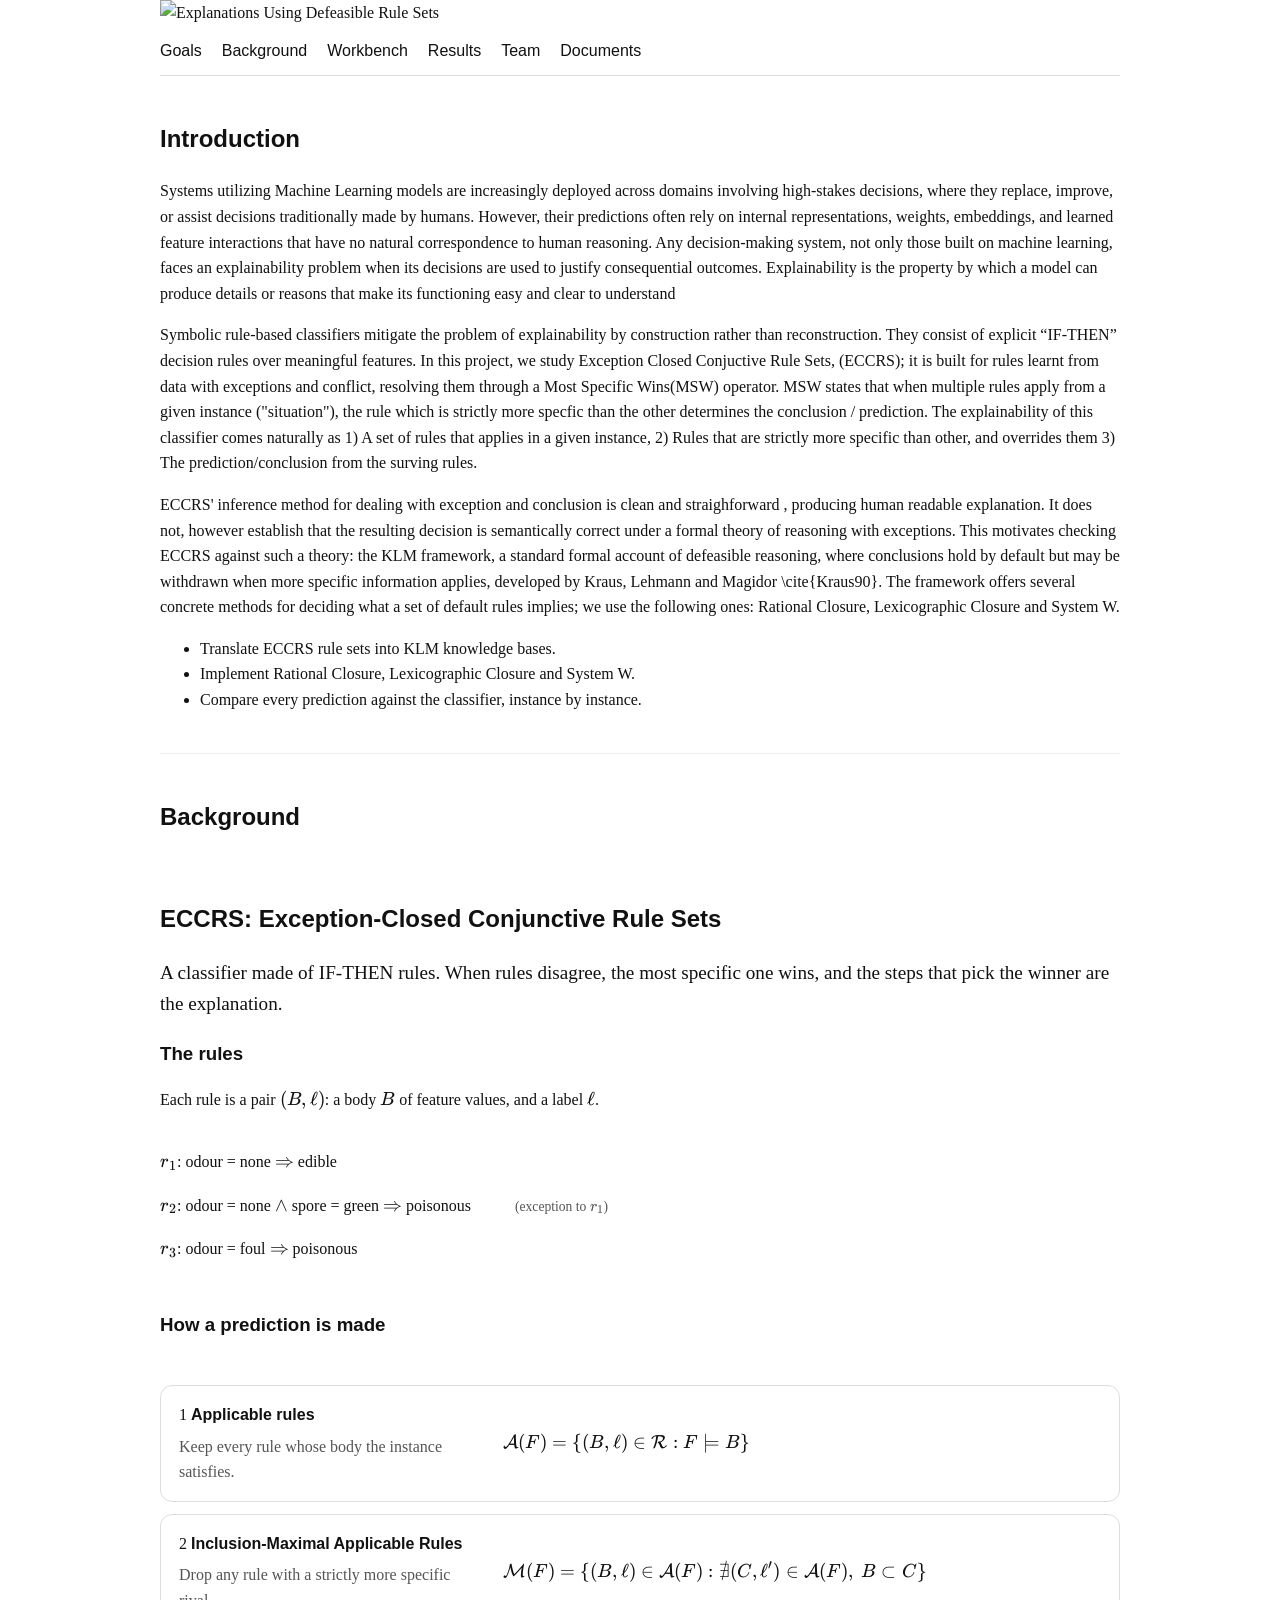
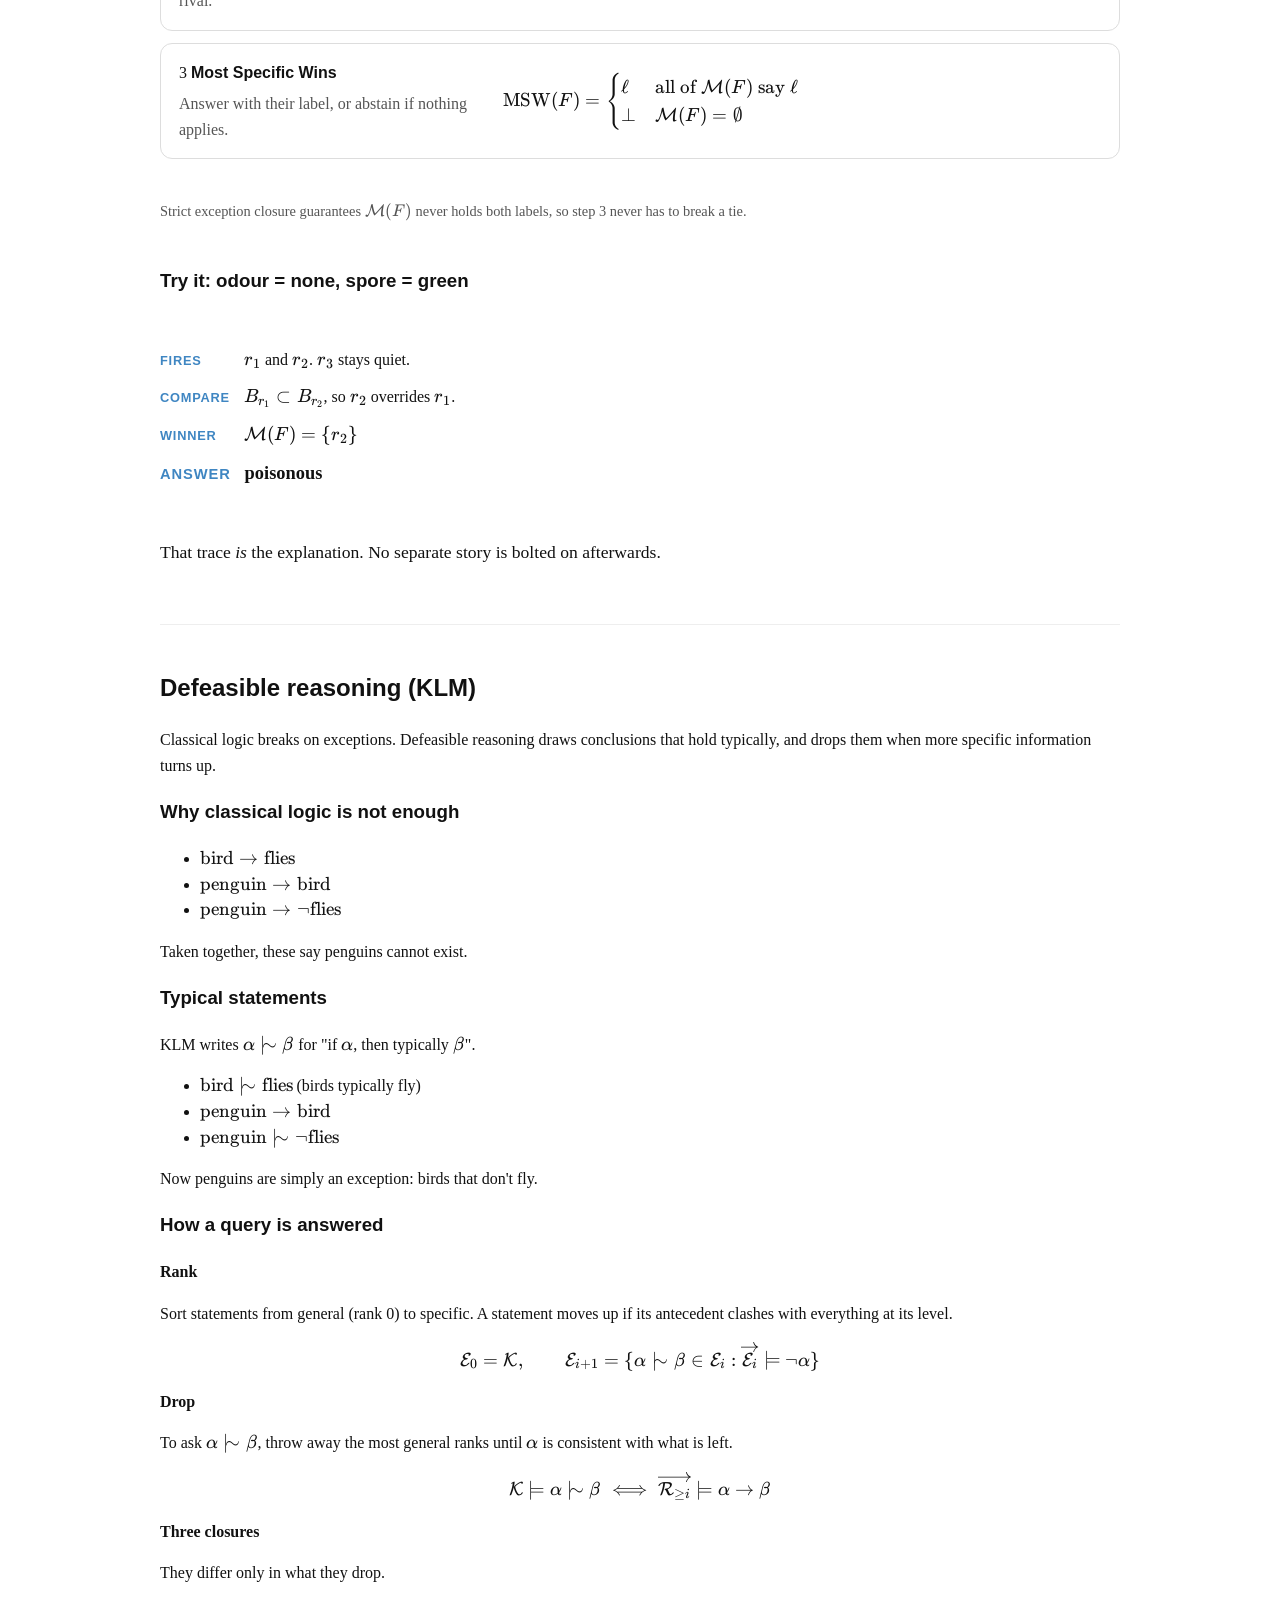
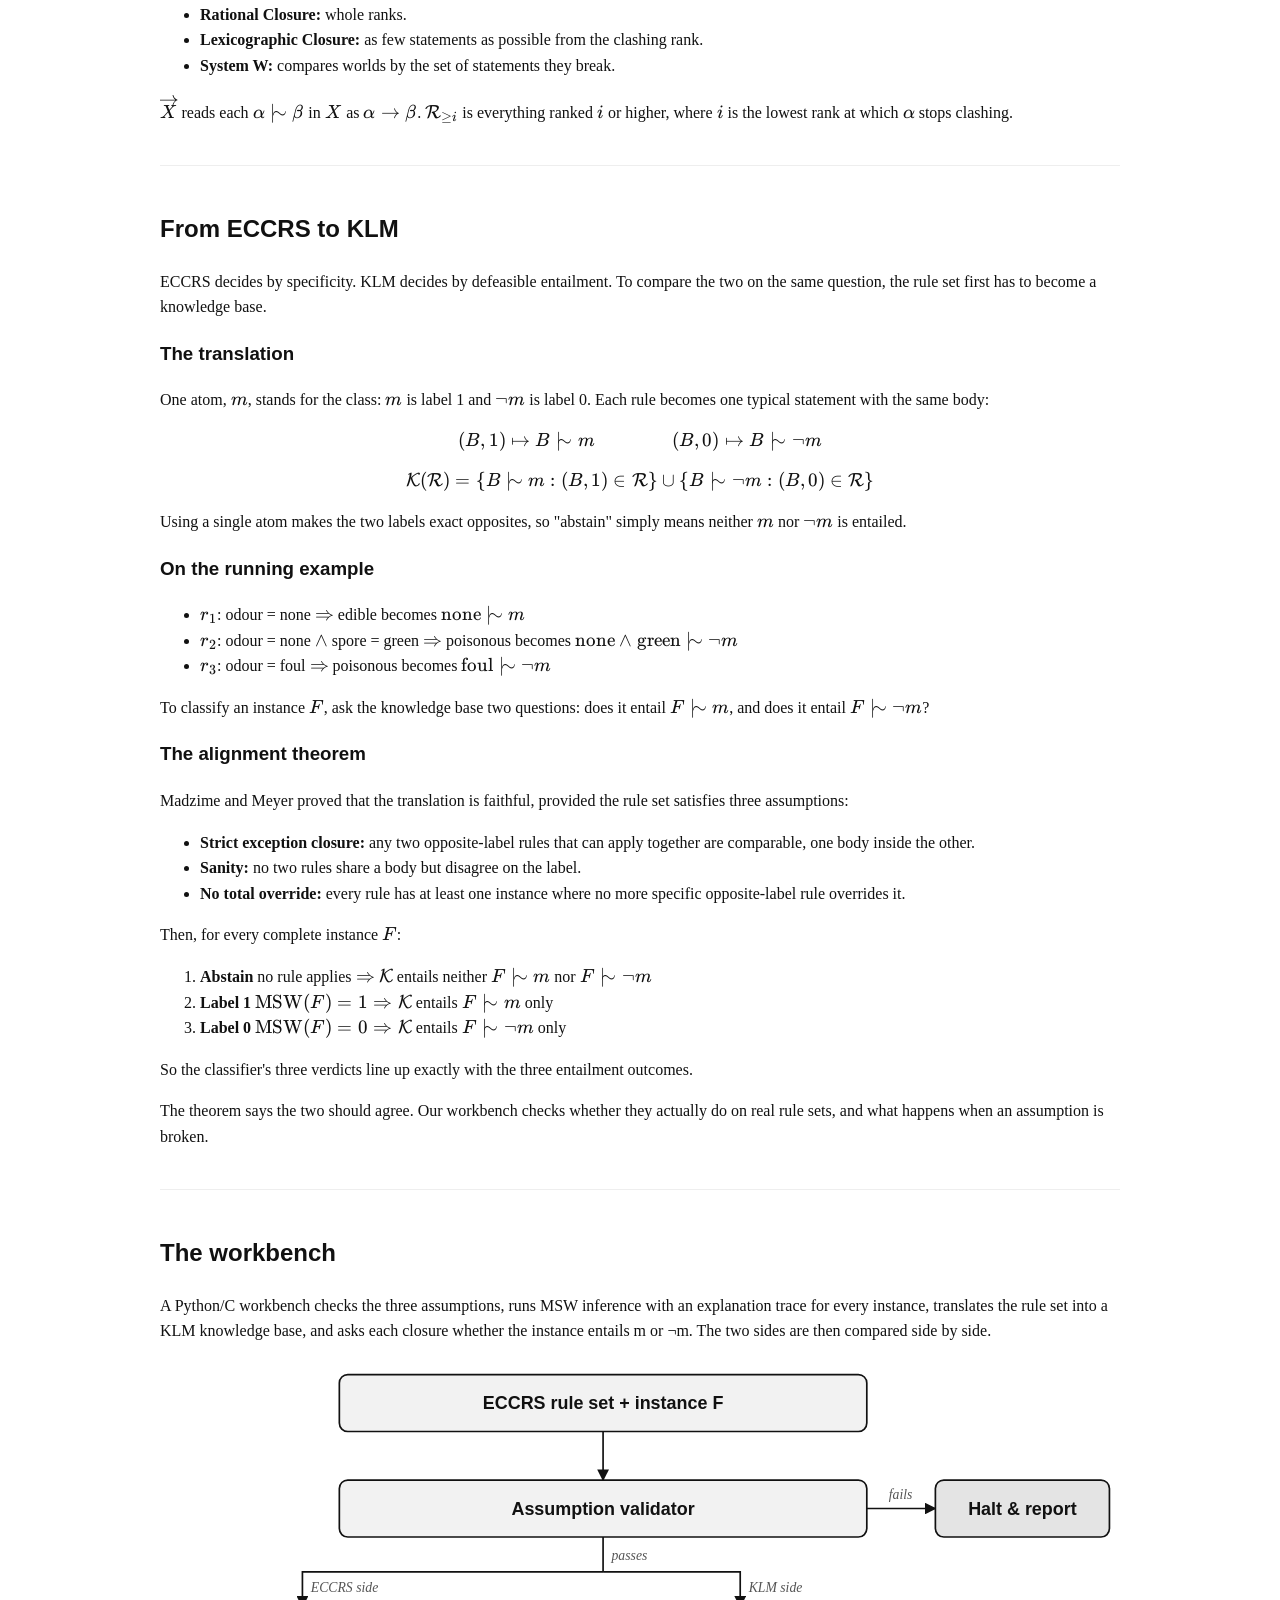
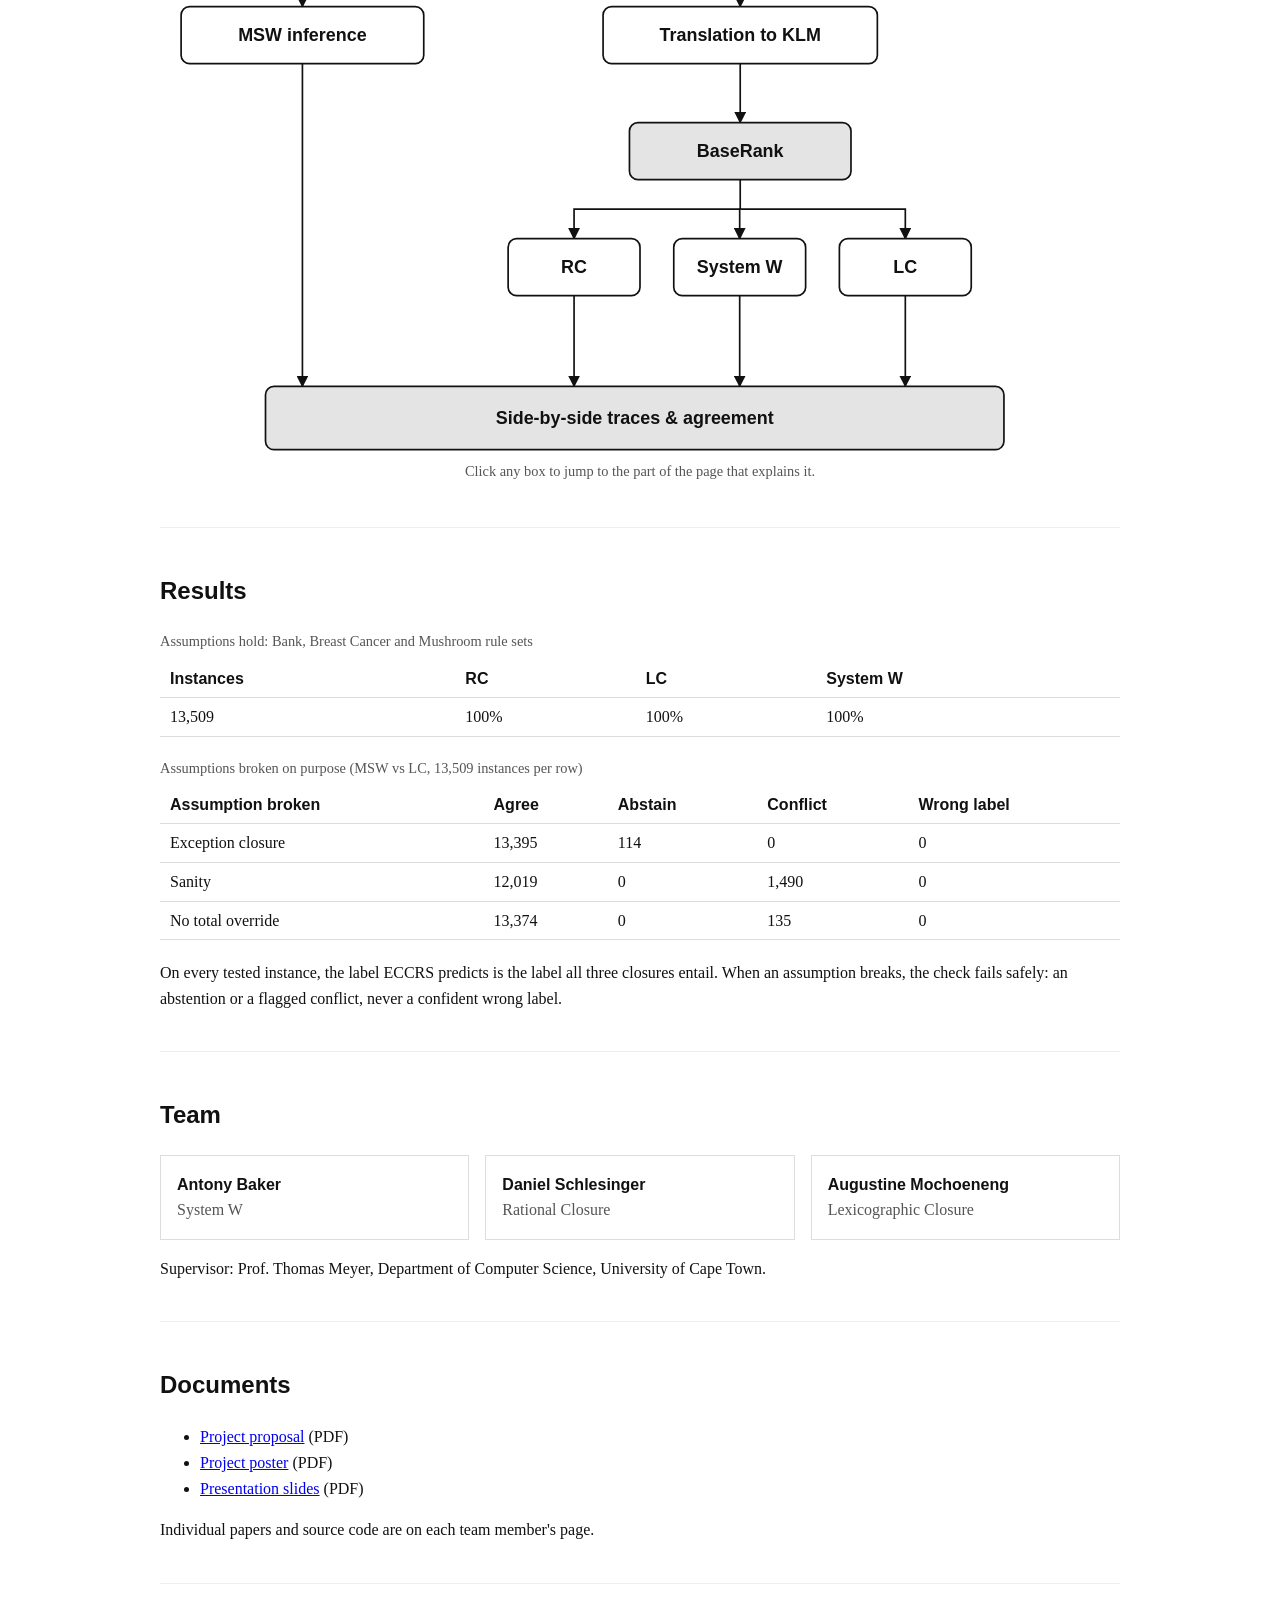
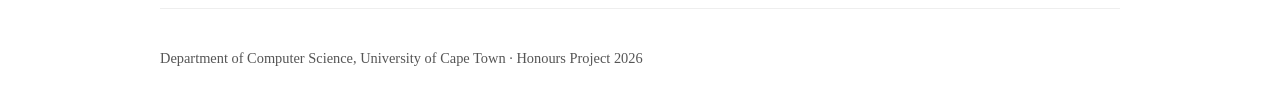
==== index.html @ 311a8f1d "dan's page" ====
<!DOCTYPE html>
<html lang="en">
<head>
  <meta charset="utf-8">
  <meta name="viewport" content="width=device-width, initial-scale=1">
  <title>EDRS: Explanations Using Defeasible Rule Sets</title>
  <link rel="stylesheet" href="style.css">
  <link rel="stylesheet" href="katex/katex.min.css">
  <script defer src="katex/katex.min.js"></script>
  <script defer src="katex/contrib/auto-render.min.js"></script>
  <script>
    document.addEventListener("DOMContentLoaded", function () {
      renderMathInElement(document.body, {
        delimiters: [
          { left: "$$", right: "$$", display: true },
          { left: "$", right: "$", display: false }
        ], 
        macros: { "\\dent": "\\mathrel{\\mid\\!\\sim}" }
      });
    });
  </script>
</head>
<body>

<header>
  <img src="images/header.png" alt="Explanations Using Defeasible Rule Sets">
  <nav>
    <a href="#goals">Goals</a>
    <a href="#background">Background</a>
    <a href="#workbench">Workbench</a>
    <a href="#results">Results</a>
    <a href="#team">Team</a>
    <a href="#documents">Documents</a>
  </nav>
</header>

<main>

  <section id="goals">
    <h2>Introduction</h2>
    <p>
    Systems utilizing Machine Learning models are increasingly 
    deployed across domains involving high-stakes decisions, where they
    replace, improve, or assist decisions traditionally made by humans.
    However, their predictions often rely on internal representations,
    weights, embeddings, and learned feature interactions that have
    no natural correspondence to human reasoning. 
    Any decision-making system, not only those built on machine learning, faces an 
    explainability problem when its decisions are used to justify consequential outcomes.
    Explainability is the property by which a model can produce details or reasons that make its 
    functioning easy and clear to understand
    </p>
    <p>
    Symbolic rule-based classifiers mitigate the problem of explainability by construction rather than reconstruction.
    They consist of explicit “IF-THEN” decision rules over meaningful features.

    In this project, we study Exception Closed Conjuctive Rule Sets, (ECCRS); it is built for rules learnt from data with 
    exceptions and conflict, resolving them through a Most Specific Wins(MSW) operator. MSW states that when multiple rules apply from a 
    given instance ("situation"), the rule which is strictly more specfic than the other determines the conclusion / prediction. 
    The explainability of this classifier comes naturally as 1) A set of rules that applies in a given instance, 
    2) Rules that are strictly more specific than other, and overrides them 3) The prediction/conclusion from the surving rules. 
    </p>
                
    <p>

    ECCRS' inference method for dealing with exception and conclusion is clean and straighforward , producing human readable explanation. 
    It does not, however establish that the resulting decision is semantically correct under a formal theory of reasoning with exceptions. 
    This motivates checking ECCRS against such a theory: the KLM framework, a standard formal account of defeasible reasoning, 
    where conclusions hold by default but may be withdrawn when more specific information applies, 
    developed by Kraus, Lehmann and Magidor \cite{Kraus90}. The framework offers several concrete methods for
    deciding what a set of default rules implies; we use the following ones: Rational Closure, Lexicographic Closure and System W.
    </p>
    <ul>
      <li>Translate ECCRS rule sets into KLM knowledge bases.</li>
      <li>Implement Rational Closure, Lexicographic Closure and System W.</li>
      <li>Compare every prediction against the classifier, instance by instance.</li>
    </ul>
  </section>

  <section id="background">
    <h2>Background</h2>
  
   <section id="eccrs">
    <h2>ECCRS: Exception-Closed Conjunctive Rule Sets</h2>
    <p class="lead">
      A classifier made of IF-THEN rules. When rules disagree, the most specific one wins,
      and the steps that pick the winner are the explanation.
    </p>

    <h3>The rules</h3>
    <p>Each rule is a pair $(B, \ell)$: a body $B$ of feature values, and a label $\ell$.</p>
    <div class="rules">
     <ul class="rules">
      <li>$r_1$: odour = none $\Rightarrow$ edible</li>
      <li>$r_2$: odour = none $\land$ spore = green $\Rightarrow$ poisonous <span class="tag">(exception to $r_1$)</span></li>
      <li>$r_3$: odour = foul $\Rightarrow$ poisonous</li>
    </ul>

    <h3 id="msw">How a prediction is made</h3>
    <div class="steps" >
      <div class="step">
        <div class="what">
          <span class="n">1</span>
          <strong>Applicable rules</strong>
          <p>Keep every rule whose body the instance satisfies.</p>
        </div>
        $$\mathcal{A}(F) = \{ (B, \ell) \in \mathcal{R} : F \models B \}$$
      </div>
      <div class="step">
        <div class="what">
          <span class="n">2</span>
          <strong>Inclusion-Maximal Applicable Rules</strong>
          <p>Drop any rule with a strictly more specific rival.</p>
        </div>
        $$\mathcal{M}(F) = \{ (B, \ell) \in \mathcal{A}(F) : \nexists (C, \ell') \in \mathcal{A}(F),\ B \subset C \}$$
      </div>
      <div class="step">
        <div class="what">
          <span class="n">3</span>
          <strong>Most Specific Wins</strong>
          <p>Answer with their label, or abstain if nothing applies.</p>
        </div>
        $$\mathrm{MSW}(F) = \begin{cases} \ell & \text{all of } \mathcal{M}(F) \text{ say } \ell \\ \bot & \mathcal{M}(F) = \emptyset \end{cases}$$
      </div>
    </div>
    <p class="note">
      Strict exception closure guarantees $\mathcal{M}(F)$ never holds both labels, so step 3
      never has to break a tie.
    </p>

    <h3>Try it: odour = none, spore = green</h3>
    <ol class="trace">
      <li><b class="k">Fires</b> $r_1$ and $r_2$. $r_3$ stays quiet.</li>
      <li><b class="k">Compare</b> $B_{r_1} \subset B_{r_2}$, so $r_2$ overrides $r_1$.</li>
      <li><b class="k">Winner</b> $\mathcal{M}(F) = \{r_2\}$</li>
      <li class="answer"><b class="k">Answer</b> poisonous</li>
    </ol>
    <p class="punchline">
      That trace <em>is</em> the explanation. No separate story is bolted on afterwards.
    </p>
  </section>    
  <section id="defeasible" class="explain">
    <h2>Defeasible reasoning (KLM)</h2>
    <p class="lead">
      Classical logic breaks on exceptions. Defeasible reasoning draws conclusions that hold
      typically, and drops them when more specific information turns up.
    </p>

    <h3>Why classical logic is not enough</h3>
    <ul class="rules">
      <li>$\text{bird} \rightarrow \text{flies}$</li>
      <li>$\text{penguin} \rightarrow \text{bird}$</li>
      <li>$\text{penguin} \rightarrow \neg\text{flies}$</li>
    </ul>
    <p>Taken together, these say penguins cannot exist.</p>

    <h3>Typical statements</h3>
    <p>KLM writes $\alpha \dent \beta$ for "if $\alpha$, then typically $\beta$".</p>
    <ul class="rules">
      <li>$\text{bird} \dent \text{flies}$ <span class="tag">(birds typically fly)</span></li>
      <li>$\text{penguin} \rightarrow \text{bird}$</li>
      <li>$\text{penguin} \dent \neg\text{flies}$</li>
    </ul>
    <p>Now penguins are simply an exception: birds that don't fly.</p>

    <h3>How a query is answered</h3>
    <div class="steps">
      <div class="step">
        <div class="what">
          <strong>Rank</strong>
          <p>Sort statements from general (rank 0) to specific. A statement moves up if its
            antecedent clashes with everything at its level.</p>
        </div>
        $$\mathcal{E}_0 = \mathcal{K}, \qquad \mathcal{E}_{i+1} = \{ \alpha \dent \beta \in \mathcal{E}_i : \overrightarrow{\mathcal{E}_i} \models \neg\alpha \}$$
      </div>
      <div class="step">
        <div class="what">
          <strong>Drop</strong>
          <p>To ask $\alpha \dent \beta$, throw away the most general ranks until $\alpha$ is
            consistent with what is left.</p>
        </div>
        $$\mathcal{K} \models \alpha \dent \beta \iff \overrightarrow{\mathcal{R}_{\geq i}} \models \alpha \rightarrow \beta$$
      </div>
      <div class="step">
        <div class="what">
          <strong>Three closures</strong>
          <p>They differ only in what they drop.</p>
        </div>
        <ul class="closures">
          <li><b>Rational Closure:</b> whole ranks.</li>
          <li><b>Lexicographic Closure:</b> as few statements as possible from the clashing rank.</li>
          <li><b>System W:</b> compares worlds by the set of statements they break.</li>
        </ul>
      </div>
    </div>
    <p class="note">
      $\overrightarrow{X}$ reads each $\alpha \dent \beta$ in $X$ as $\alpha \rightarrow \beta$.
      $\mathcal{R}_{\geq i}$ is everything ranked $i$ or higher, where $i$ is the lowest rank at
      which $\alpha$ stops clashing.
    </p>
  </section>

  <section id="translation" class="explain">
    <h2>From ECCRS to KLM</h2>
    <p class="lead">
      ECCRS decides by specificity. KLM decides by defeasible entailment. To compare the two
      on the same question, the rule set first has to become a knowledge base.
    </p>

    <h3>The translation</h3>
    <p>
      One atom, $m$, stands for the class: $m$ is label 1 and $\neg m$ is label 0. Each rule
      becomes one typical statement with the same body:
    </p>
    $$(B, 1) \mapsto B \dent m \qquad\qquad (B, 0) \mapsto B \dent \neg m$$
    $$\mathcal{K}(\mathcal{R}) = \{ B \dent m : (B, 1) \in \mathcal{R} \} \cup \{ B \dent \neg m : (B, 0) \in \mathcal{R} \}$$
    <p class="note">
      Using a single atom makes the two labels exact opposites, so "abstain" simply means
      neither $m$ nor $\neg m$ is entailed.
    </p>

    <h3>On the running example</h3>
    <ul class="rules">
      <li>$r_1$: odour = none $\Rightarrow$ edible <span class="tag">becomes</span> $\text{none} \dent m$</li>
      <li>$r_2$: odour = none $\land$ spore = green $\Rightarrow$ poisonous <span class="tag">becomes</span> $\text{none} \land \text{green} \dent \neg m$</li>
      <li>$r_3$: odour = foul $\Rightarrow$ poisonous <span class="tag">becomes</span> $\text{foul} \dent \neg m$</li>
    </ul>
    <p>
      To classify an instance $F$, ask the knowledge base two questions: does it entail
      $F \dent m$, and does it entail $F \dent \neg m$?
    </p>

    <h3 id="theorem">The alignment theorem</h3>
    <p>
      Madzime and Meyer proved that the translation is faithful, provided the rule set
      satisfies three assumptions:
    </p>
    <ul class="closures">
      <li><b>Strict exception closure:</b> any two opposite-label rules that can apply together
        are comparable, one body inside the other.</li>
      <li><b>Sanity:</b> no two rules share a body but disagree on the label.</li>
      <li><b>No total override:</b> every rule has at least one instance where no more
        specific opposite-label rule overrides it.</li>
    </ul>
    <p>Then, for every complete instance $F$:</p>
    <ol class="trace">
      <li><b class="k">Abstain</b> no rule applies $\Rightarrow$ $\mathcal{K}$ entails neither $F \dent m$ nor $F \dent \neg m$</li>
      <li><b class="k">Label 1</b> $\mathrm{MSW}(F) = 1 \Rightarrow \mathcal{K}$ entails $F \dent m$ only</li>
      <li><b class="k">Label 0</b> $\mathrm{MSW}(F) = 0 \Rightarrow \mathcal{K}$ entails $F \dent \neg m$ only</li>
    </ol>
    <p>So the classifier's three verdicts line up exactly with the three entailment outcomes.</p>
    <p class="punchline">
      The theorem says the two should agree. Our workbench checks whether they actually do on
      real rule sets, and what happens when an assumption is broken.
    </p>
  </section>                    

  <section id="workbench">
    <h2>The workbench</h2>
    <p>
      A Python/C workbench checks the three assumptions, runs MSW inference with an explanation trace
      for every instance, translates the rule set into a KLM knowledge base, and asks each closure
      whether the instance entails m or &not;m. The two sides are then compared side by side.
    </p>
    <figure>
      <svg class="wb" viewBox="0 0 910 660" role="img" aria-label="Workbench pipeline. Each box links to the section that explains it.">
        <defs><marker id="arr" viewBox="0 0 10 10" refX="9" refY="5" markerWidth="7" markerHeight="7" orient="auto-start-reverse"><path d="M0 0 L10 5 L0 10 z"/></marker></defs>
        <g class="lines">
          <path d="M420 64 L420 110" marker-end="url(#arr)"/>
          <path d="M670 137 L735 137" marker-end="url(#arr)"/>
          <path d="M420 164 L420 197"/>
          <path d="M420 197 L135 197 L135 230" marker-end="url(#arr)"/>
          <path d="M420 197 L550 197 L550 230" marker-end="url(#arr)"/>
          <path d="M550 284 L550 340" marker-end="url(#arr)"/>
          <path d="M550 394 L550 422"/>
          <path d="M550 422 L392.5 422 L392.5 450" marker-end="url(#arr)"/>
          <path d="M550 422 L549.5 422 L549.5 450" marker-end="url(#arr)"/>
          <path d="M550 422 L706.5 422 L706.5 450" marker-end="url(#arr)"/>
          <path d="M135 284 L135 590" marker-end="url(#arr)"/>
          <path d="M392.5 504 L392.5 590" marker-end="url(#arr)"/>
          <path d="M549.5 504 L549.5 590" marker-end="url(#arr)"/>
          <path d="M706.5 504 L706.5 590" marker-end="url(#arr)"/>
        </g>
        <text class="lbl" x="702" y="128" text-anchor="middle">fails</text>
        <text class="lbl" x="428" y="186" text-anchor="start">passes</text>
        <text class="lbl" x="143" y="216" text-anchor="start">ECCRS side</text>
        <text class="lbl" x="558" y="216" text-anchor="start">KLM side</text>
        <a href="#eccrs"><rect x="170" y="10" width="500" height="54" rx="8" fill="#F2F2F2"/><text x="420" y="37">ECCRS rule set + instance F</text></a>
        <a href="#theorem"><rect x="170" y="110" width="500" height="54" rx="8" fill="#F2F2F2"/><text x="420" y="137">Assumption validator</text></a>
        <a href="#broken"><rect x="735" y="110" width="165" height="54" rx="8" fill="#E4E4E4"/><text x="817.5" y="137">Halt &amp; report</text></a>
        <a href="#msw"><rect x="20" y="230" width="230" height="54" rx="8" fill="#FFFFFF"/><text x="135" y="257">MSW inference</text></a>
        <a href="#translation"><rect x="420" y="230" width="260" height="54" rx="8" fill="#FFFFFF"/><text x="550" y="257">Translation to KLM</text></a>
        <a href="#ranking"><rect x="445" y="340" width="210" height="54" rx="8" fill="#E4E4E4"/><text x="550" y="367">BaseRank</text></a>
        <a href="daniel/index.html"><rect x="330" y="450" width="125" height="54" rx="8" fill="#FFFFFF"/><text x="392.5" y="477">RC</text></a>
        <a href="antony/index.html"><rect x="487" y="450" width="125" height="54" rx="8" fill="#FFFFFF"/><text x="549.5" y="477">System W</text></a>
        <a href="august/index.html"><rect x="644" y="450" width="125" height="54" rx="8" fill="#FFFFFF"/><text x="706.5" y="477">LC</text></a>
        <a href="#results"><rect x="100" y="590" width="700" height="60" rx="8" fill="#E4E4E4"/><text x="450" y="620">Side-by-side traces &amp; agreement</text></a>
      </svg>
      <figcaption>Click any box to jump to the part of the page that explains it.</figcaption>
    </figure>
  </section>

  <section id="results">
    <h2>Results</h2>
    <table>
      <caption>Assumptions hold: Bank, Breast Cancer and Mushroom rule sets</caption>
      <thead>
        <tr><th>Instances</th><th>RC</th><th>LC</th><th>System W</th></tr>
      </thead>
      <tbody>
        <tr><td>13,509</td><td>100%</td><td>100%</td><td>100%</td></tr>
      </tbody>
    </table>

    <table>
      <caption>Assumptions broken on purpose (MSW vs LC, 13,509 instances per row)</caption>
      <thead>
        <tr><th>Assumption broken</th><th>Agree</th><th>Abstain</th><th>Conflict</th><th>Wrong label</th></tr>
      </thead>
      <tbody>
        <tr><td>Exception closure</td><td>13,395</td><td>114</td><td>0</td><td>0</td></tr>
        <tr><td>Sanity</td><td>12,019</td><td>0</td><td>1,490</td><td>0</td></tr>
        <tr><td>No total override</td><td>13,374</td><td>0</td><td>135</td><td>0</td></tr>
      </tbody>
    </table>
    <p>
      On every tested instance, the label ECCRS predicts is the label all three closures entail.
      When an assumption breaks, the check fails safely: an abstention or a flagged conflict,
      never a confident wrong label.
    </p>
  </section>

  <section id="team">
    <h2>Team</h2>
    <div class="cards">
      <a class="card" href="antony/index.html">
        <strong>Antony Baker</strong>
        <span>System W</span>
      </a>
      <a class="card" href="daniel/index.html">
        <strong>Daniel Schlesinger</strong>
        <span>Rational Closure</span>
      </a>
      <a class="card" href="august/index.html">
        <strong>Augustine Mochoeneng</strong>
        <span>Lexicographic Closure</span>
      </a>
    </div>
    <p>Supervisor: Prof. Thomas Meyer, Department of Computer Science, University of Cape Town.</p>
  </section>

  <section id="documents">
    <h2>Documents</h2>
    <ul>
      <li><a href="docs/proposal.pdf">Project proposal</a> (PDF)</li>
      <li><a href="docs/poster.pdf">Project poster</a> (PDF)</li>
      <li><a href="docs/presentation.pdf">Presentation slides</a> (PDF)</li>
    </ul>
    <p>Individual papers and source code are on each team member's page.</p>
  </section>

</main>

<footer>
  <p>Department of Computer Science, University of Cape Town &middot; Honours Project 2026</p>
</footer>

</body>
</html>
---- style.css ----
body 
{
  margin: 0;
  font-family: Georgia, "Times New Roman", serif;
  line-height: 1.6;
  color: #111;
  background: #fff;
}

header, main, footer 
{
  max-width: 960px;
  margin: 0 auto;
  padding: 0 20px;
}

header img 
{
    width: 100%; 
    height: auto; 
    display: block; 
}

h1, h2, h3, nav, th, .card strong
{
  font-family: Helvetica, Arial, sans-serif;
}

nav 
{
  display: flex;
  flex-wrap: wrap;
  gap: 20px;
  padding: 12px 0;
  border-bottom: 1px solid #ddd;
}

nav a
{ 
    color: #111; 
    text-decoration: none; 
}
nav a:hover 
{ 
    text-decoration: underline; 
}

section 
{ 
    padding: 24px 0; 
    border-bottom: 1px solid #eee; 
}

dt { font-family: Helvetica, Arial, sans-serif; font-weight: bold; margin-top: 12px; }
dd { margin: 4px 0 0 20px; }
code { font-family: "Courier New", monospace; }


figure 
{ 
    margin: 20px 0; 
}

figure img 
{ 
    max-width: 100%; 
    height: auto; 
    display: block; 
    margin: 0 auto; 
}

figcaption 
{ font-size: 0.9em; 
    color: #555; 
    text-align: center;
}

table 
{ 
    border-collapse: collapse; 
    margin: 20px 0; 
    width: 100%; 
}

caption 
{
    text-align: left; 
    font-size: 0.9em; 
    color: #555; 
    margin-bottom: 6px; 
}

th, td 
{ 
    padding: 6px 10px; 
    border-bottom: 1px solid #ddd; 
    text-align: left; 
}

.cards 
{ 
    display: grid; 
    grid-template-columns: repeat(auto-fit, minmax(220px, 1fr)); 
    gap: 16px; 
}

.card 
{
    display: block;
    padding: 16px; 
    border: 1px solid #ddd; 
    color: #111; 
    text-decoration: none; 
}

.card span 
{
    display: block; 
    color: #555; 
}

.card:hover 
{ 
    border-color: #111; 
}

.back a, .byline 
{
    color: #555; 
}

footer 
{ 
    padding: 24px 20px; 
    font-size: 0.9em; 
    color: #555; 
}


#eccrs .lead { font-size: 1.2em; }

#eccrs .rules { display: grid; gap: 10px; margin: 16px 0; }
#eccrs .rule {
  display: flex;
  flex-wrap: wrap;
  align-items: center;
  gap: 12px;
  padding: 12px 16px;
  border: 1px solid #ddd;
  border-radius: 10px;
  font-family: Helvetica, Arial, sans-serif;
}
#eccrs .rule.exception { margin-left: 32px; border-left: 4px solid #3F86C2; }
#eccrs .rid { font-weight: bold; min-width: 28px; }
#eccrs .body { flex: 1; }
#eccrs .label { padding: 2px 12px; border-radius: 999px; font-size: 0.85em; font-weight: bold; }
#eccrs .label.yes { background: #EAF3FB; color: #3F86C2; }
#eccrs .label.no { background: #111; color: #fff; }
#eccrs .tag { width: 100%; font-size: 0.8em; color: #3F86C2; margin-left: 40px; }

#eccrs .steps { display: grid; gap: 12px; margin: 16px 0; }
#eccrs .step {
  display: flex;
  flex-wrap: wrap;
  align-items: center;
  gap: 8px 24px;
  padding: 16px 18px;
  border: 1px solid #ddd;
  border-radius: 12px;
  overflow-x: auto;
}
#eccrs .lead 
{
    font-size: 1.2em; 
}

#eccrs .rules
{
  list-style: none;
  padding: 0;
  margin: 16px 0;
}

#eccrs .rules li
{
  padding: 4px 0;
}

#eccrs .tag
{
  font-size: 0.85em;
  color: #555;
}

#eccrs .steps
{
  display: grid;
  gap: 12px;
  margin: 16px 0;
}

#eccrs .step
{
  display: flex;
  flex-wrap: wrap;
  align-items: center;
  gap: 8px 24px;
  padding: 16px 18px;
  border: 1px solid #ddd;
  border-radius: 12px;
  overflow-x: auto;
}

#eccrs .step .what
{
  flex: 0 1 300px;
}

#eccrs .step strong
{
  font-family: Helvetica, Arial, sans-serif;
}

#eccrs .step p
{
  margin: 6px 0 0;
  color: #555;
}

#eccrs .step .katex-display
{
  flex: 1;
  margin: 0;
}

#eccrs .note
{
  font-size: 0.9em;
  color: #555;
}

#eccrs .trace
{
  list-style: none;
  padding: 0;
  margin: 16px 0;
}

#eccrs .trace li
{
  padding: 6px 0;
}

#eccrs .trace .k
{
  display: inline-block;
  min-width: 80px;
  font-family: Helvetica, Arial, sans-serif;
  font-size: 0.8em;
  font-weight: bold;
  text-transform: uppercase;
  letter-spacing: 0.06em;
  color: #3F86C2;
}

#eccrs .trace li.answer
{
  font-weight: bold;
  font-size: 1.15em;
}

#eccrs .punchline
{
  font-size: 1.1em;
}

.wb
{
  width: 100%;
  height: auto;
  display: block;
}

.wb .lines
{
  fill: none;
  stroke: #111;
  stroke-width: 1.6;
}

.wb marker path
{
  fill: #111;
}

.wb rect
{
  stroke: #111;
  stroke-width: 1.6;
  transition: fill 0.15s;
}

.wb a text
{
  font: bold 17px Helvetica, Arial, sans-serif;
  text-anchor: middle;
  dominant-baseline: central;
  fill: #111;
  pointer-events: none;
}

.wb a
{
  cursor: pointer;
}

.wb a:hover rect,
.wb a:focus rect
{
  fill: #CFE3F6;
}

.wb .lbl
{
  font: italic 13px Georgia, serif;
  fill: #555;
}

html
{
  scroll-behavior: smooth;
}
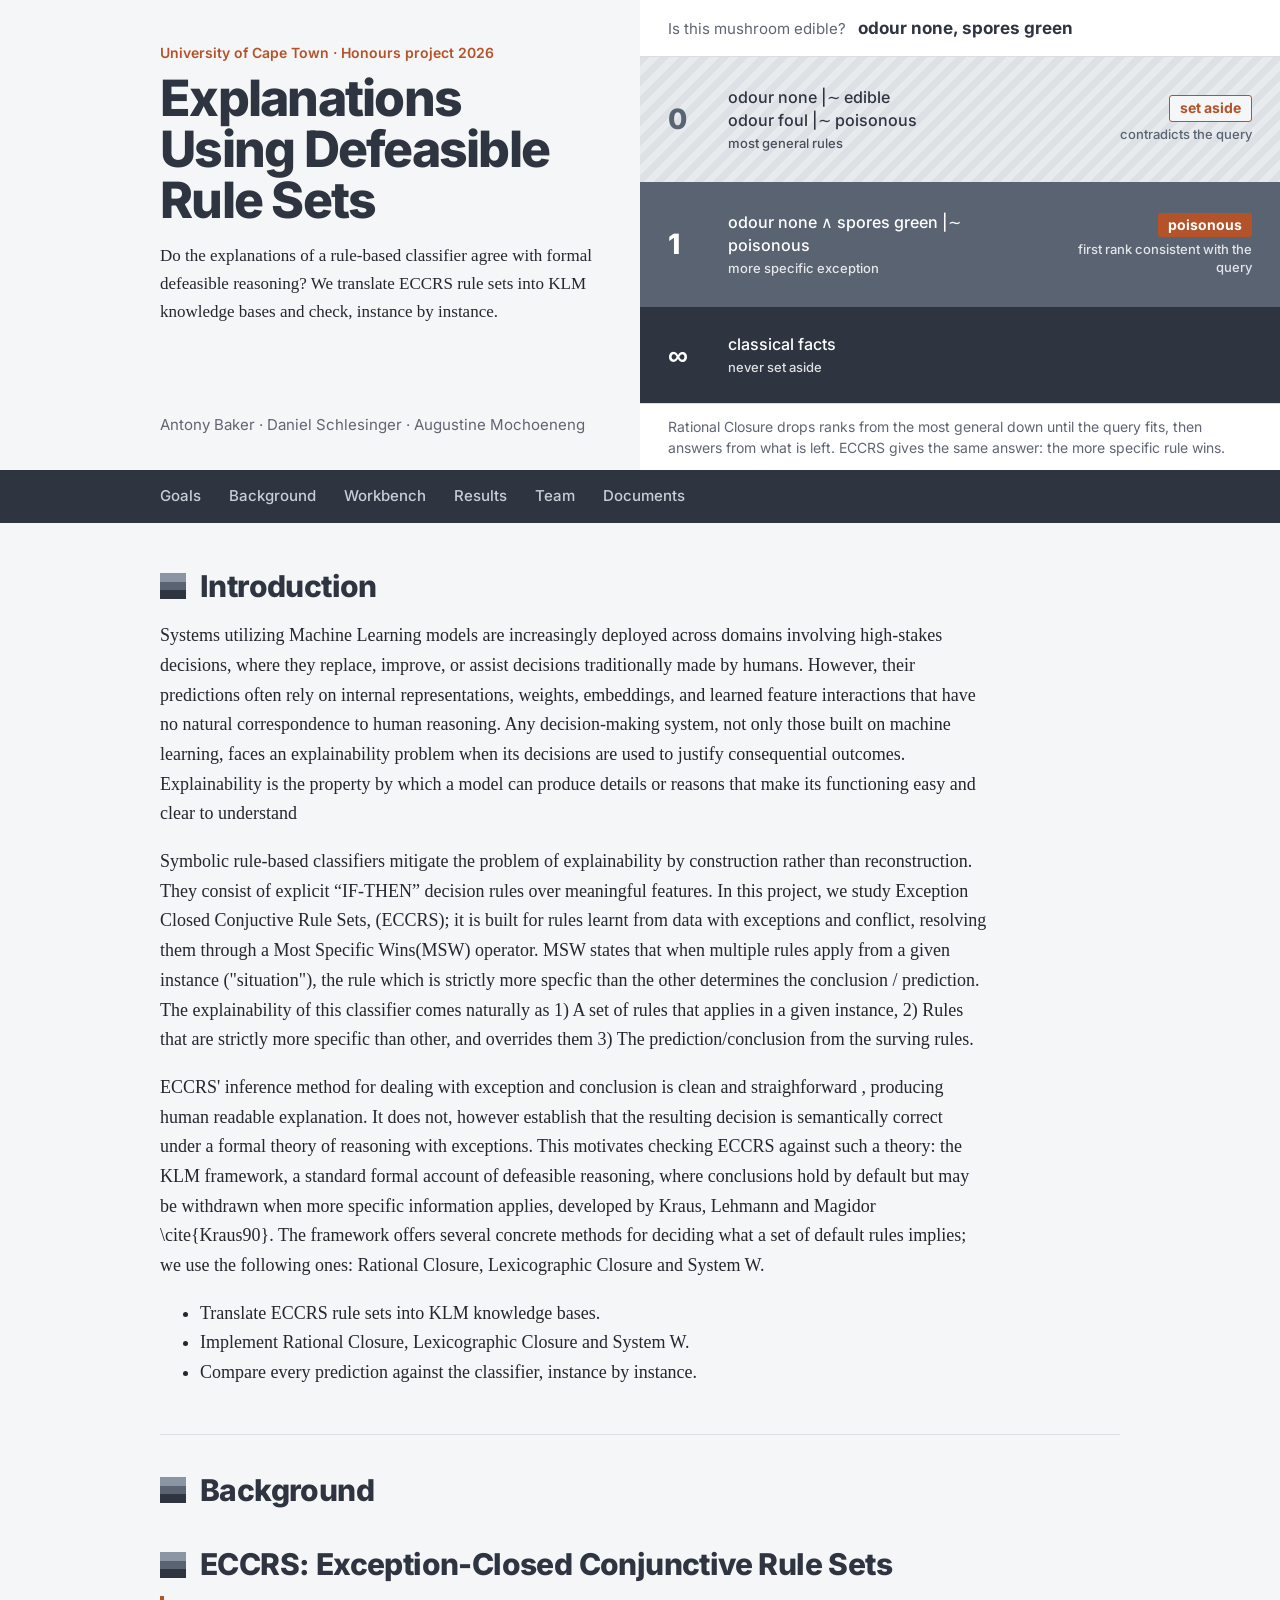
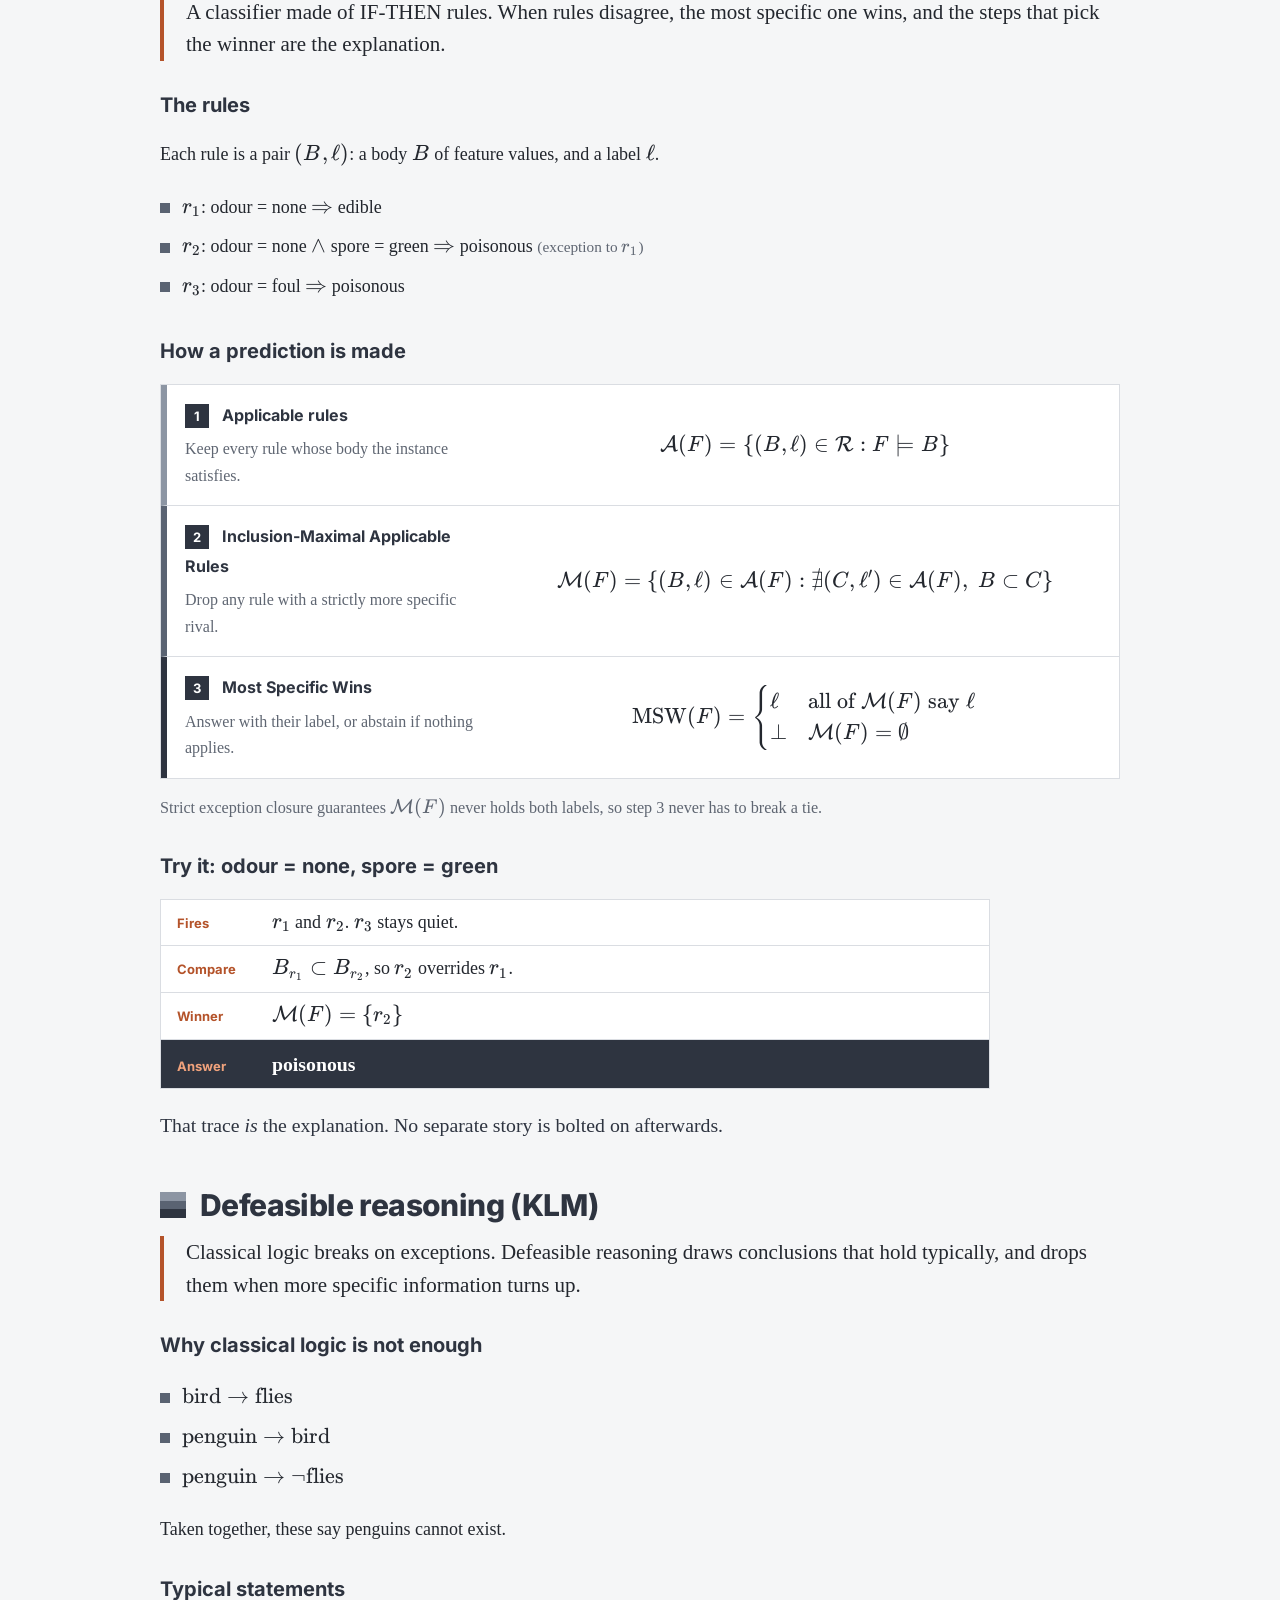
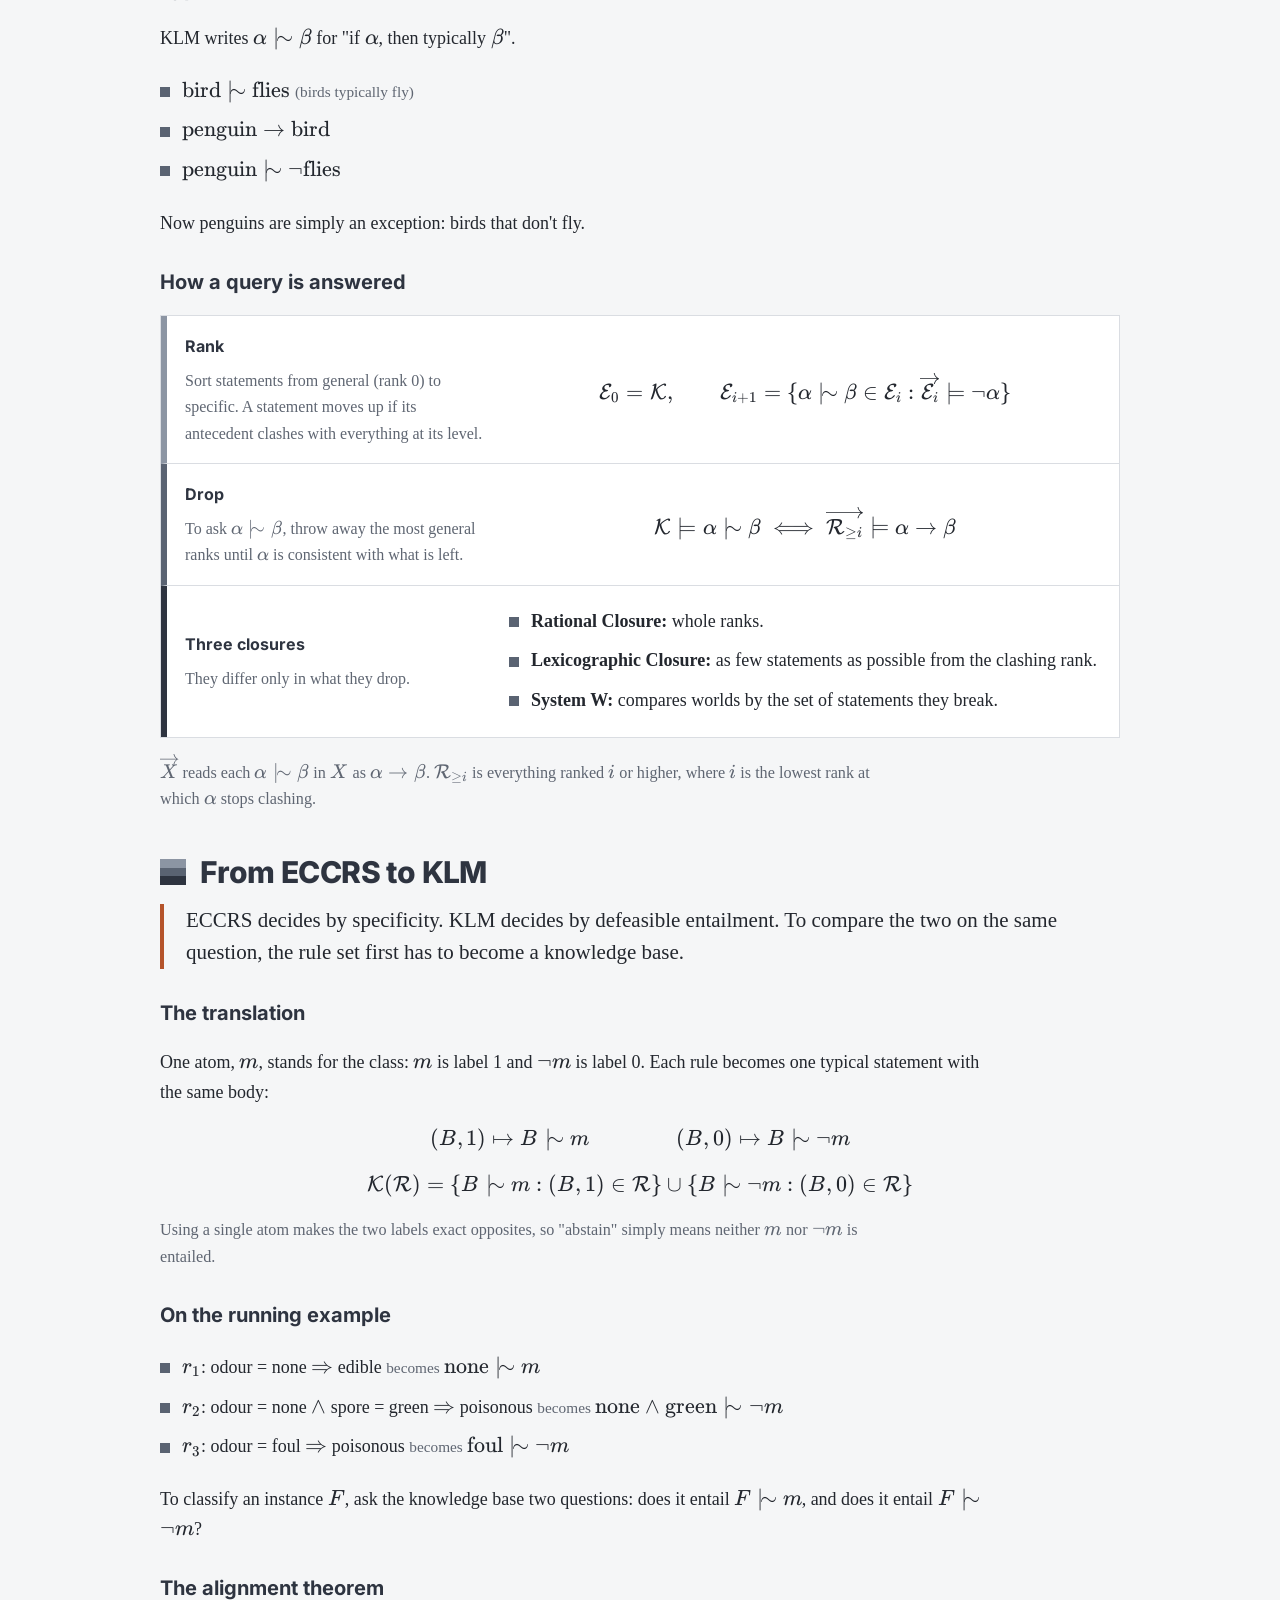
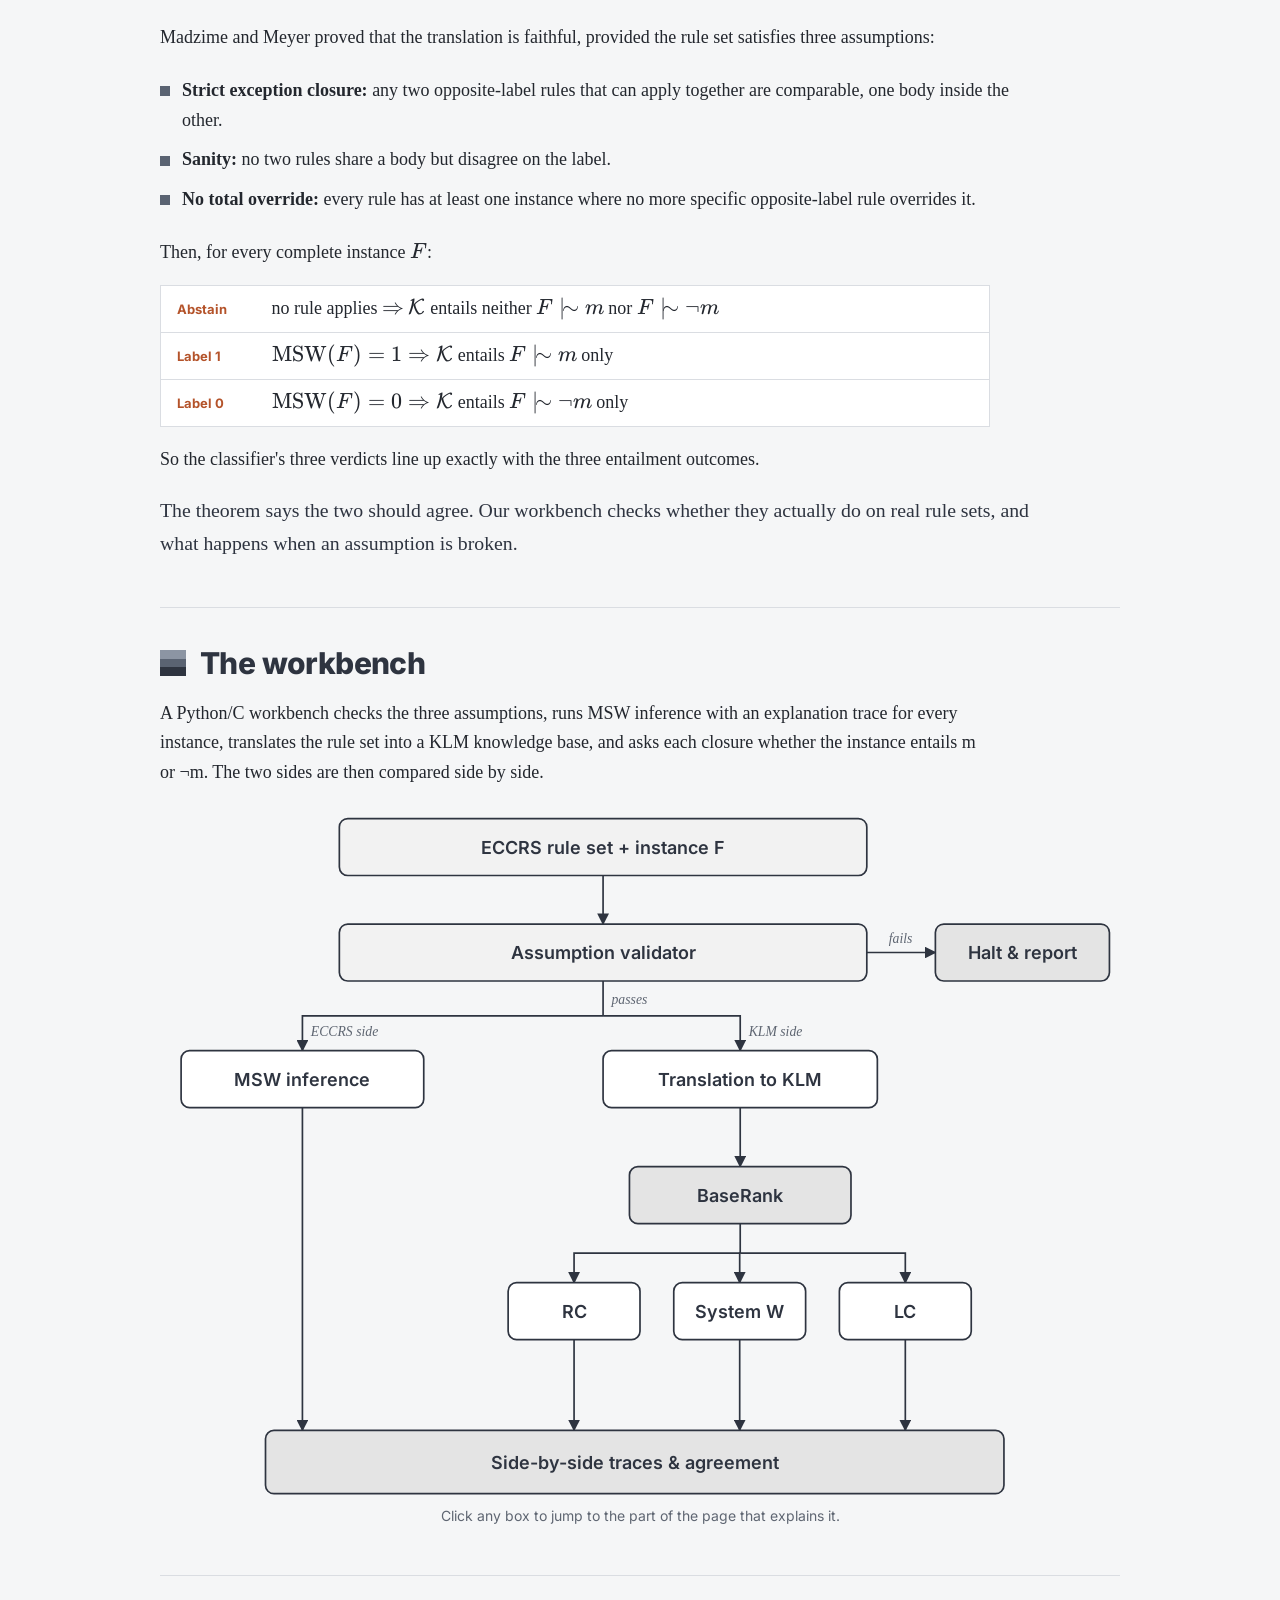
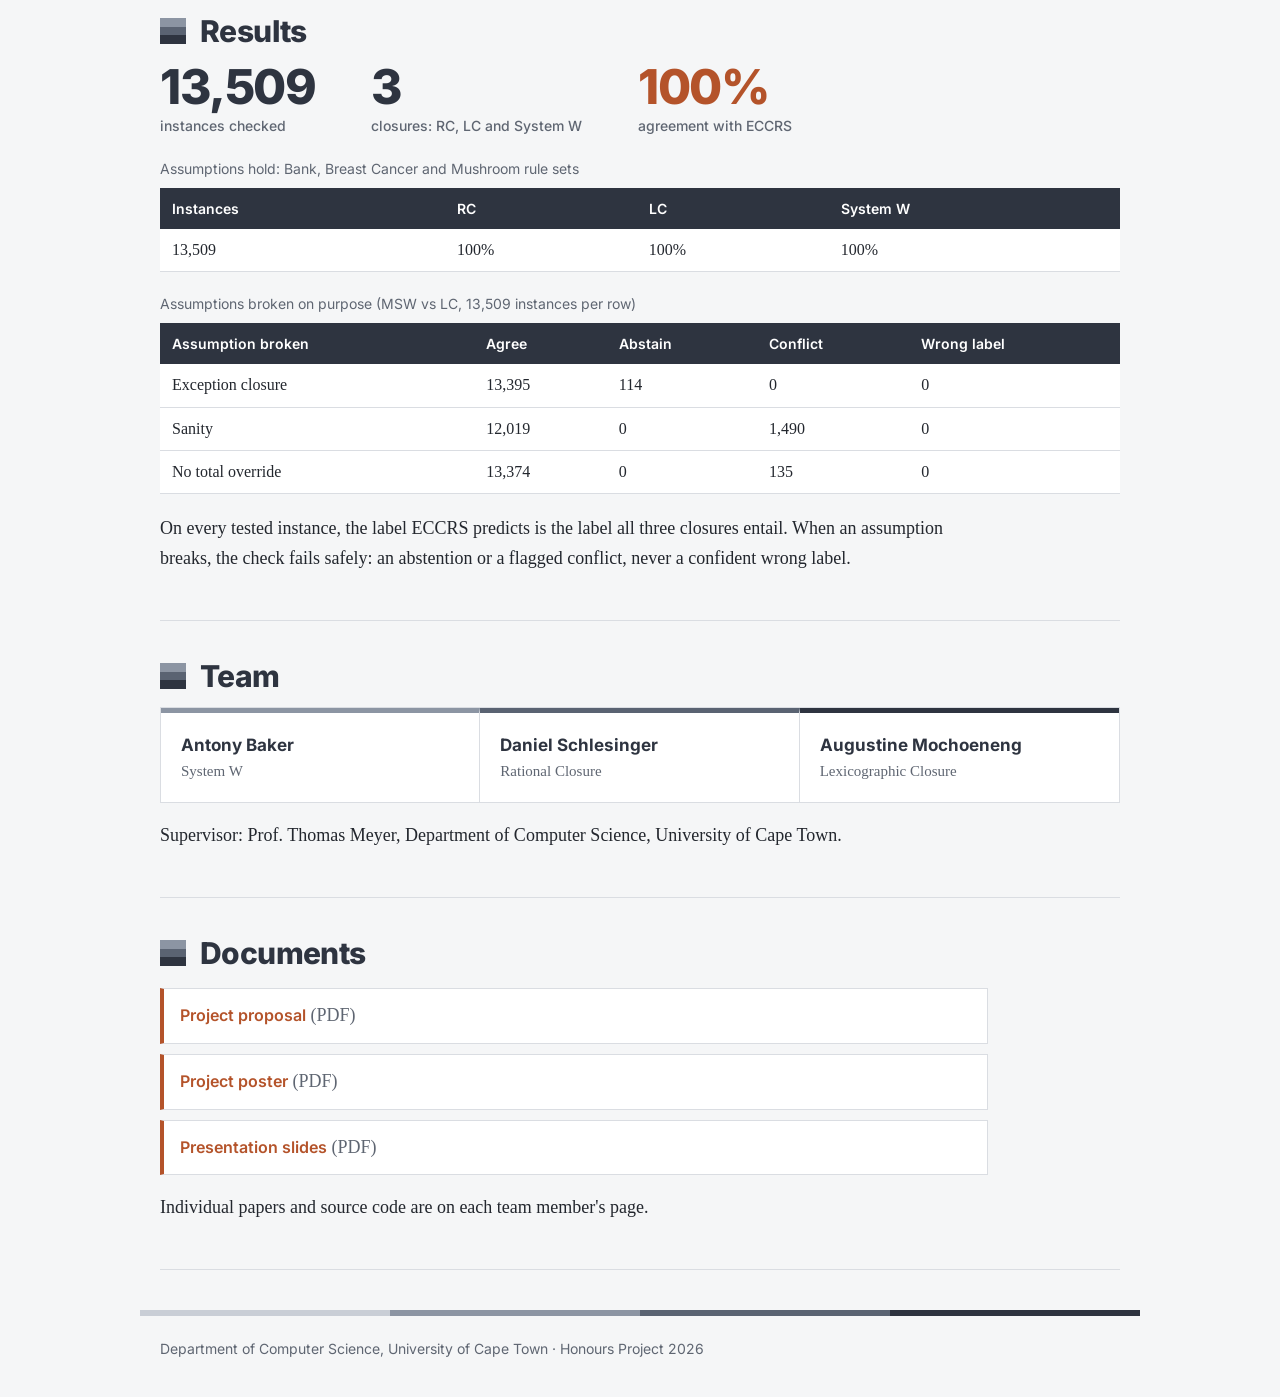
==== commit 8fc935d2: "Styling implemented" ====
--- a/index.html
+++ b/index.html
@@ -22,8 +22,41 @@
 </head>
 <body>
 
-<header>
-  <img src="images/header.png" alt="Explanations Using Defeasible Rule Sets">
+<header class="home">
+  <div class="hero">
+    <div class="hero-text">
+      <div>
+        <p class="kicker">University of Cape Town &middot; Honours project 2026</p>
+        <h1>Explanations Using Defeasible Rule Sets</h1>
+        <p class="summary">
+          Do the explanations of a rule-based classifier agree with formal defeasible reasoning?
+          We translate ECCRS rule sets into KLM knowledge bases and check, instance by instance.
+        </p>
+      </div>
+      <p class="members">Antony Baker &middot; Daniel Schlesinger &middot; Augustine Mochoeneng</p>
+    </div>
+    <figure class="strata">
+      <div class="query">Is this mushroom edible? <b>odour none, spores green</b></div>
+      <div class="rank rank-0">
+        <span class="r">0</span>
+        <div>odour none |&sim; edible<br>odour foul |&sim; poisonous<small>most general rules</small></div>
+        <div class="why"><b>set aside</b><br>contradicts the query</div>
+      </div>
+      <div class="rank rank-1">
+        <span class="r">1</span>
+        <div>odour none &and; spores green |&sim; poisonous<small>more specific exception</small></div>
+        <div class="why"><b>poisonous</b><br>first rank consistent with the query</div>
+      </div>
+      <div class="rank rank-inf">
+        <span class="r">&infin;</span>
+        <div>classical facts<small>never set aside</small></div>
+      </div>
+      <figcaption>
+        Rational Closure drops ranks from the most general down until the query fits, then answers
+        from what is left. ECCRS gives the same answer: the more specific rule wins.
+      </figcaption>
+    </figure>
+  </div>
   <nav>
     <a href="#goals">Goals</a>
     <a href="#background">Background</a>
@@ -89,8 +122,7 @@
 
     <h3>The rules</h3>
     <p>Each rule is a pair $(B, \ell)$: a body $B$ of feature values, and a label $\ell$.</p>
-    <div class="rules">
-     <ul class="rules">
+    <ul class="rules">
       <li>$r_1$: odour = none $\Rightarrow$ edible</li>
       <li>$r_2$: odour = none $\land$ spore = green $\Rightarrow$ poisonous <span class="tag">(exception to $r_1$)</span></li>
       <li>$r_3$: odour = foul $\Rightarrow$ poisonous</li>
@@ -254,6 +286,8 @@
       real rule sets, and what happens when an assumption is broken.
     </p>
   </section>                    
+
+  </section>
 
   <section id="workbench">
     <h2>The workbench</h2>
@@ -302,6 +336,11 @@
 
   <section id="results">
     <h2>Results</h2>
+    <div class="stats">
+      <p class="stat">13,509<small>instances checked</small></p>
+      <p class="stat">3<small>closures: RC, LC and System W</small></p>
+      <p class="stat hot">100%<small>agreement with ECCRS</small></p>
+    </div>
     <table>
       <caption>Assumptions hold: Bank, Breast Cancer and Mushroom rule sets</caption>
       <thead>
--- a/style.css
+++ b/style.css
@@ -1,333 +1,537 @@
-
-body 
+/* EDRS project website: slate and rust, with strata (ranked layers) motifs */
+
+@font-face { font-family: "Inter"; font-weight: 400; font-style: normal; font-display: swap; src: url("fonts/inter-latin-400-normal.woff2") format("woff2"); }
+@font-face { font-family: "Inter"; font-weight: 500; font-style: normal; font-display: swap; src: url("fonts/inter-latin-500-normal.woff2") format("woff2"); }
+@font-face { font-family: "Inter"; font-weight: 600; font-style: normal; font-display: swap; src: url("fonts/inter-latin-600-normal.woff2") format("woff2"); }
+@font-face { font-family: "Inter"; font-weight: 700; font-style: normal; font-display: swap; src: url("fonts/inter-latin-700-normal.woff2") format("woff2"); }
+@font-face { font-family: "Inter"; font-weight: 800; font-style: normal; font-display: swap; src: url("fonts/inter-latin-800-normal.woff2") format("woff2"); }
+
+:root
+{
+  --bg: #F5F6F7;
+  --card: #FFFFFF;
+  --ink: #23272E;
+  --muted: #5F6672;
+  --rule: #DADDE2;
+  --slate: #2E3440;
+  --s0: #C9CED6;
+  --s1: #8C95A3;
+  --s2: #5A6372;
+  --rust: #B4532A;
+  --rust-dark: #8C3D1E;
+  --rust-light: #F0A27C;
+  --sans: "Inter", Helvetica, Arial, sans-serif;
+  --serif: Charter, "Bitstream Charter", Georgia, "Times New Roman", serif;
+  --gut: max(20px, calc((100% - 960px) / 2));
+}
+
+html { scroll-behavior: smooth; }
+
+body
 {
   margin: 0;
-  font-family: Georgia, "Times New Roman", serif;
-  line-height: 1.6;
-  color: #111;
-  background: #fff;
-}
-
-header, main, footer 
+  background: var(--bg);
+  color: var(--ink);
+  font-family: var(--serif);
+  font-size: 18px;
+  line-height: 1.65;
+}
+
+a { color: var(--rust); }
+a:hover { color: var(--rust-dark); }
+:focus-visible { outline: 2px solid var(--rust); outline-offset: 2px; }
+
+h1, h2, h3, nav, th, caption, figcaption, .card strong { font-family: var(--sans); }
+
+/* ---------- Header (individual pages): slate block with a strata staircase ---------- */
+
+header
+{
+  position: relative;
+  overflow: hidden;
+  background: var(--slate);
+  color: #fff;
+  padding: 28px var(--gut) 0;
+}
+
+header > * { position: relative; z-index: 1; }
+
+header:not(.home)::after
+{
+  content: "";
+  position: absolute;
+  right: 0;
+  bottom: 0;
+  width: 34%;
+  height: 100%;
+  background:
+    linear-gradient(var(--s0), var(--s0)) right bottom / 100% 25% no-repeat,
+    linear-gradient(var(--s1), var(--s1)) right bottom / 75% 50% no-repeat,
+    linear-gradient(var(--s2), var(--s2)) right bottom / 50% 75% no-repeat,
+    linear-gradient(#3B4250, #3B4250) right bottom / 25% 100% no-repeat;
+}
+
+.back { margin: 0; }
+.back a { font: 15px var(--sans); color: var(--s0); text-decoration: none; }
+.back a:hover { color: #fff; }
+
+header h1
+{
+  max-width: none;
+  margin: 30px 0 10px;
+  font-size: clamp(40px, 6vw, 64px);
+  font-weight: 800;
+  line-height: 1.02;
+  letter-spacing: -0.035em;
+}
+
+.byline { margin: 0; font: 15px var(--sans); color: var(--s0); }
+.byline a { color: var(--rust-light); }
+
+nav
+{
+  display: flex;
+  flex-wrap: wrap;
+  gap: 4px 28px;
+  max-width: 56%;
+  margin-top: 28px;
+  padding: 14px 0;
+  border-top: 1px solid rgba(255, 255, 255, 0.14);
+  font-size: 15px;
+  font-weight: 500;
+}
+
+nav a
+{
+  color: var(--s0);
+  text-decoration: none;
+  border-bottom: 3px solid transparent;
+  padding-bottom: 11px;
+  margin-bottom: -14px;
+}
+
+nav a:hover, nav a:focus-visible { color: #fff; border-bottom-color: var(--rust); }
+
+/* ---------- Header (project page): hero with a worked Rational Closure example ---------- */
+
+header.home { padding: 0; }
+
+.hero
+{
+  display: grid;
+  grid-template-columns: 1fr 1fr;
+  min-height: 470px;
+  background: var(--bg);
+  color: var(--ink);
+}
+
+.hero-text
+{
+  display: flex;
+  flex-direction: column;
+  justify-content: space-between;
+  gap: 24px;
+  padding: 44px 48px 36px max(20px, calc(50vw - 480px));
+}
+
+.kicker { margin: 0; font: 600 14px var(--sans); color: var(--rust); }
+
+header.home h1
+{
+  max-width: none;
+  margin: 12px 0 16px;
+  color: var(--slate);
+  font-size: clamp(36px, 4vw, 50px);
+}
+
+.summary { margin: 0; max-width: 30em; font-size: 17px; }
+.members { margin: 0; font: 15px var(--sans); color: var(--muted); }
+
+.strata { display: flex; flex-direction: column; margin: 0; font-family: var(--sans); }
+
+.strata .query
+{
+  padding: 14px 28px;
+  background: var(--card);
+  border-bottom: 1px solid var(--rule);
+  font-size: 15px;
+  color: var(--muted);
+}
+
+.strata .query b { margin-left: 8px; font-size: 17px; color: var(--slate); }
+
+.rank
+{
+  flex: 1;
+  display: grid;
+  grid-template-columns: 44px 1fr auto;
+  align-items: center;
+  gap: 16px;
+  padding: 14px 28px;
+  font-size: 16px;
+  font-weight: 500;
+  line-height: 1.45;
+  color: #fff;
+}
+
+.rank .r { font-size: 28px; font-weight: 800; }
+.rank small { display: block; margin-top: 2px; font-size: 13px; opacity: 0.85; }
+.rank .why { max-width: 190px; font-size: 13px; line-height: 1.35; text-align: right; }
+.rank .why b { display: inline-block; margin-bottom: 4px; padding: 3px 10px; border-radius: 3px; font-size: 14px; }
+
+.rank-0
+{
+  background: repeating-linear-gradient(135deg, #DDE1E6 0 7px, #E8EBEE 7px 14px);
+  color: var(--slate);
+}
+.rank-0 .r, .rank-0 .why { color: var(--s2); }
+.rank-0 .why b { color: var(--rust); border: 1.5px solid var(--rust); background: var(--bg); }
+
+.rank-1 { background: var(--s2); }
+.rank-1 .why { color: #E2E5E9; }
+.rank-1 .why b { background: var(--rust); color: #fff; }
+
+.rank-inf { flex: 0.7; background: var(--slate); }
+
+.strata figcaption
+{
+  padding: 12px 28px;
+  background: var(--card);
+  border-top: 1px solid var(--rule);
+  font-size: 14px;
+  line-height: 1.5;
+  color: var(--muted);
+  text-align: left;
+}
+
+header.home nav
+{
+  max-width: none;
+  margin: 0;
+  padding: 14px var(--gut);
+  border: 0;
+  background: var(--slate);
+}
+
+/* ---------- Page body ---------- */
+
+main
 {
   max-width: 960px;
   margin: 0 auto;
-  padding: 0 20px;
-}
-
-header img 
-{
-    width: 100%; 
-    height: auto; 
-    display: block; 
-}
-
-h1, h2, h3, nav, th, .card strong
-{
-  font-family: Helvetica, Arial, sans-serif;
-}
-
-nav 
+  padding: 8px 20px 40px;
+}
+
+section { padding: 28px 0; border-bottom: 1px solid var(--rule); }
+section section { padding: 16px 0 0; border-bottom: 0; }
+
+h2
 {
   display: flex;
-  flex-wrap: wrap;
-  gap: 20px;
-  padding: 12px 0;
-  border-bottom: 1px solid #ddd;
-}
-
-nav a
-{ 
-    color: #111; 
-    text-decoration: none; 
-}
-nav a:hover 
-{ 
-    text-decoration: underline; 
-}
-
-section 
-{ 
-    padding: 24px 0; 
-    border-bottom: 1px solid #eee; 
-}
-
-dt { font-family: Helvetica, Arial, sans-serif; font-weight: bold; margin-top: 12px; }
+  align-items: center;
+  gap: 14px;
+  margin: 10px 0 14px;
+  font-size: 30px;
+  font-weight: 800;
+  line-height: 1.15;
+  letter-spacing: -0.02em;
+  color: var(--slate);
+}
+
+h2::before
+{
+  content: "";
+  flex: none;
+  width: 26px;
+  height: 26px;
+  background: linear-gradient(var(--s1) 0 33.3%, var(--s2) 33.3% 66.6%, var(--slate) 66.6%);
+}
+
+h3 { margin: 28px 0 8px; font-size: 20px; font-weight: 700; color: var(--slate); }
+
+p, li { max-width: 46em; }
+
+.lead
+{
+  margin: 0 0 22px;
+  padding-left: 22px;
+  border-left: 4px solid var(--rust);
+  font-size: 21px;
+  line-height: 1.55;
+}
+
+.note { font-size: 0.9em; color: var(--muted); }
+.tag { font-size: 0.85em; color: var(--muted); }
+.punchline { font-size: 1.1em; color: var(--slate); }
+
+dt { font-family: var(--sans); font-weight: 700; margin-top: 12px; }
 dd { margin: 4px 0 0 20px; }
 code { font-family: "Courier New", monospace; }
 
-
-figure 
-{ 
-    margin: 20px 0; 
-}
-
-figure img 
-{ 
-    max-width: 100%; 
-    height: auto; 
-    display: block; 
-    margin: 0 auto; 
-}
-
-figcaption 
-{ font-size: 0.9em; 
-    color: #555; 
-    text-align: center;
-}
-
-table 
-{ 
-    border-collapse: collapse; 
-    margin: 20px 0; 
-    width: 100%; 
-}
-
-caption 
-{
-    text-align: left; 
-    font-size: 0.9em; 
-    color: #555; 
-    margin-bottom: 6px; 
-}
-
-th, td 
-{ 
-    padding: 6px 10px; 
-    border-bottom: 1px solid #ddd; 
-    text-align: left; 
-}
-
-.cards 
-{ 
-    display: grid; 
-    grid-template-columns: repeat(auto-fit, minmax(220px, 1fr)); 
-    gap: 16px; 
-}
-
-.card 
-{
-    display: block;
-    padding: 16px; 
-    border: 1px solid #ddd; 
-    color: #111; 
-    text-decoration: none; 
-}
-
-.card span 
-{
-    display: block; 
-    color: #555; 
-}
-
-.card:hover 
-{ 
-    border-color: #111; 
-}
-
-.back a, .byline 
-{
-    color: #555; 
-}
-
-footer 
-{ 
-    padding: 24px 20px; 
-    font-size: 0.9em; 
-    color: #555; 
-}
-
-
-#eccrs .lead { font-size: 1.2em; }
-
-#eccrs .rules { display: grid; gap: 10px; margin: 16px 0; }
-#eccrs .rule {
-  display: flex;
-  flex-wrap: wrap;
-  align-items: center;
-  gap: 12px;
-  padding: 12px 16px;
-  border: 1px solid #ddd;
-  border-radius: 10px;
-  font-family: Helvetica, Arial, sans-serif;
-}
-#eccrs .rule.exception { margin-left: 32px; border-left: 4px solid #3F86C2; }
-#eccrs .rid { font-weight: bold; min-width: 28px; }
-#eccrs .body { flex: 1; }
-#eccrs .label { padding: 2px 12px; border-radius: 999px; font-size: 0.85em; font-weight: bold; }
-#eccrs .label.yes { background: #EAF3FB; color: #3F86C2; }
-#eccrs .label.no { background: #111; color: #fff; }
-#eccrs .tag { width: 100%; font-size: 0.8em; color: #3F86C2; margin-left: 40px; }
-
-#eccrs .steps { display: grid; gap: 12px; margin: 16px 0; }
-#eccrs .step {
+/* Lists of rules, statements and closures: small strata markers */
+
+ul.rules, ul.closures { list-style: none; padding: 0; margin: 16px 0; }
+
+ul.rules > li, ul.closures > li
+{
+  position: relative;
+  padding: 5px 0 5px 22px;
+}
+
+ul.rules > li::before, ul.closures > li::before
+{
+  content: "";
+  position: absolute;
+  left: 0;
+  top: 0.85em;
+  width: 10px;
+  height: 10px;
+  background: var(--s2);
+}
+
+/* Contribution bullets become tiles */
+
+#contribution ul.rules
+{
+  display: grid;
+  grid-template-columns: repeat(auto-fit, minmax(320px, 1fr));
+  gap: 14px;
+}
+
+#contribution ul.rules > li
+{
+  max-width: none;
+  padding: 14px 16px;
+  background: var(--card);
+  border: 1px solid var(--rule);
+  border-top: 4px solid var(--s2);
+  font-size: 16px;
+}
+
+#contribution ul.rules > li::before { content: none; }
+#contribution ul.rules > li b { display: block; margin-bottom: 4px; font: 700 16px var(--sans); color: var(--slate); }
+
+/* Step-by-step formulas: stacked like ranks */
+
+.steps
+{
+  display: grid;
+  grid-template-columns: minmax(0, 1fr);
+  margin: 16px 0;
+  background: var(--card);
+  border: 1px solid var(--rule);
+}
+
+.step
+{
   display: flex;
   flex-wrap: wrap;
   align-items: center;
   gap: 8px 24px;
   padding: 16px 18px;
-  border: 1px solid #ddd;
-  border-radius: 12px;
+  border-bottom: 1px solid var(--rule);
+  border-left: 6px solid var(--s1);
   overflow-x: auto;
 }
-#eccrs .lead 
-{
-    font-size: 1.2em; 
-}
-
-#eccrs .rules
+
+.step:nth-child(2) { border-left-color: var(--s2); }
+.step:nth-child(n+3) { border-left-color: var(--slate); }
+.step:last-child { border-bottom: 0; }
+
+.step .what { flex: 0 1 300px; }
+.step strong { font: 700 16px var(--sans); color: var(--slate); }
+.step p { margin: 6px 0 0; font-size: 16px; color: var(--muted); }
+.step > span { flex: 1; min-width: 0; max-width: 100%; }
+.step .katex-display { margin: 0; }
+.katex-display { max-width: 100%; overflow-x: auto; overflow-y: hidden; }
+.step ul.closures { flex: 1; margin: 0; }
+
+.step .n
+{
+  display: inline-flex;
+  align-items: center;
+  justify-content: center;
+  width: 24px;
+  height: 24px;
+  margin-right: 8px;
+  background: var(--slate);
+  color: #fff;
+  font: 700 13px var(--sans);
+}
+
+/* Worked traces */
+
+.trace
 {
   list-style: none;
   padding: 0;
   margin: 16px 0;
-}
-
-#eccrs .rules li
-{
-  padding: 4px 0;
-}
-
-#eccrs .tag
-{
-  font-size: 0.85em;
-  color: #555;
-}
-
-#eccrs .steps
+  max-width: 46em;
+  background: var(--card);
+  border: 1px solid var(--rule);
+}
+
+.trace li { padding: 8px 16px; border-bottom: 1px solid var(--rule); }
+.trace li:last-child { border-bottom: 0; }
+
+.trace .k
+{
+  display: inline-block;
+  min-width: 90px;
+  font: 700 13px var(--sans);
+  color: var(--rust);
+}
+
+.trace li.answer { background: var(--slate); color: #fff; font-weight: bold; font-size: 1.1em; }
+.trace li.answer .k { color: var(--rust-light); }
+
+/* Tables */
+
+table
+{
+  width: 100%;
+  margin: 20px 0;
+  border-collapse: collapse;
+  background: var(--card);
+  font-size: 16px;
+}
+
+caption
+{
+  caption-side: top;
+  padding-bottom: 8px;
+  font-size: 14px;
+  color: var(--muted);
+  text-align: left;
+}
+
+th
+{
+  padding: 9px 12px;
+  background: var(--slate);
+  color: #fff;
+  font-size: 14px;
+  font-weight: 600;
+  text-align: left;
+}
+
+td { padding: 8px 12px; border-bottom: 1px solid var(--rule); text-align: left; }
+tbody tr:hover td { background: #F0F2F4; }
+
+/* Big-number results strip */
+
+.stats { display: flex; flex-wrap: wrap; gap: 20px 56px; margin: 8px 0 24px; }
+
+.stat
+{
+  margin: 0;
+  font: 800 clamp(36px, 5vw, 48px)/1 var(--sans);
+  letter-spacing: -0.03em;
+  color: var(--slate);
+}
+
+.stat small { display: block; margin-top: 8px; font-size: 14px; font-weight: 500; letter-spacing: 0; color: var(--muted); }
+.stat.hot { color: var(--rust); }
+
+/* Team cards */
+
+.cards
 {
   display: grid;
-  gap: 12px;
-  margin: 16px 0;
-}
-
-#eccrs .step
-{
-  display: flex;
-  flex-wrap: wrap;
-  align-items: center;
-  gap: 8px 24px;
-  padding: 16px 18px;
-  border: 1px solid #ddd;
-  border-radius: 12px;
-  overflow-x: auto;
-}
-
-#eccrs .step .what
-{
-  flex: 0 1 300px;
-}
-
-#eccrs .step strong
-{
-  font-family: Helvetica, Arial, sans-serif;
-}
-
-#eccrs .step p
-{
-  margin: 6px 0 0;
-  color: #555;
-}
-
-#eccrs .step .katex-display
-{
-  flex: 1;
-  margin: 0;
-}
-
-#eccrs .note
-{
-  font-size: 0.9em;
-  color: #555;
-}
-
-#eccrs .trace
-{
-  list-style: none;
-  padding: 0;
-  margin: 16px 0;
-}
-
-#eccrs .trace li
-{
-  padding: 6px 0;
-}
-
-#eccrs .trace .k
-{
-  display: inline-block;
-  min-width: 80px;
-  font-family: Helvetica, Arial, sans-serif;
-  font-size: 0.8em;
-  font-weight: bold;
-  text-transform: uppercase;
-  letter-spacing: 0.06em;
-  color: #3F86C2;
-}
-
-#eccrs .trace li.answer
-{
-  font-weight: bold;
-  font-size: 1.15em;
-}
-
-#eccrs .punchline
-{
-  font-size: 1.1em;
-}
-
-.wb
-{
-  width: 100%;
-  height: auto;
+  grid-template-columns: repeat(auto-fit, minmax(220px, 1fr));
+  background: var(--card);
+  border: 1px solid var(--rule);
+}
+
+.card
+{
   display: block;
-}
-
-.wb .lines
-{
-  fill: none;
-  stroke: #111;
-  stroke-width: 1.6;
-}
-
-.wb marker path
-{
-  fill: #111;
-}
-
-.wb rect
-{
-  stroke: #111;
-  stroke-width: 1.6;
-  transition: fill 0.15s;
-}
-
-.wb a text
-{
-  font: bold 17px Helvetica, Arial, sans-serif;
-  text-anchor: middle;
-  dominant-baseline: central;
-  fill: #111;
-  pointer-events: none;
-}
-
-.wb a
-{
-  cursor: pointer;
-}
-
-.wb a:hover rect,
-.wb a:focus rect
-{
-  fill: #CFE3F6;
-}
-
-.wb .lbl
-{
-  font: italic 13px Georgia, serif;
-  fill: #555;
-}
-
-html
-{
-  scroll-behavior: smooth;
-}
+  padding: 18px 20px;
+  border-top: 5px solid var(--s1);
+  border-right: 1px solid var(--rule);
+  color: var(--ink);
+  text-decoration: none;
+}
+
+.card:nth-child(2) { border-top-color: var(--s2); }
+.card:nth-child(3) { border-top-color: var(--slate); border-right: 0; }
+.card:hover { background: #F0F2F4; color: var(--ink); }
+.card:hover strong { color: var(--rust); }
+.card strong { display: block; font-size: 17px; font-weight: 700; color: var(--slate); }
+.card span { display: block; font-size: 15px; color: var(--muted); }
+
+/* Documents */
+
+#documents ul { list-style: none; padding: 0; display: grid; gap: 10px; max-width: 46em; }
+
+#documents li
+{
+  padding: 12px 16px;
+  background: var(--card);
+  border: 1px solid var(--rule);
+  border-left: 4px solid var(--rust);
+  color: var(--muted);
+}
+
+#documents li a { font: 600 16px var(--sans); text-decoration: none; }
+#documents li a:hover { text-decoration: underline; }
+
+/* Figures and the workbench diagram */
+
+figure { margin: 20px 0; }
+figure img { display: block; max-width: 100%; height: auto; margin: 0 auto; }
+figcaption { font-size: 14px; color: var(--muted); text-align: center; }
+
+.wb { display: block; width: 100%; height: auto; }
+.wb .lines { fill: none; stroke: var(--slate); stroke-width: 1.6; }
+.wb marker path { fill: var(--slate); }
+.wb rect { stroke: var(--slate); stroke-width: 1.6; transition: fill 0.15s; }
+.wb a text { font: 600 17px var(--sans); text-anchor: middle; dominant-baseline: central; fill: var(--slate); pointer-events: none; }
+.wb a { cursor: pointer; }
+.wb a:hover rect, .wb a:focus rect { fill: #F6E3DA; }
+.wb .lbl { font: italic 13px var(--serif); fill: var(--muted); }
+
+/* Footer with a strata rule */
+
+footer
+{
+  max-width: 960px;
+  margin: 0 auto;
+  padding: 30px 20px 40px;
+  background: linear-gradient(to right, var(--s0) 0 25%, var(--s1) 25% 50%, var(--s2) 50% 75%, var(--slate) 75%) top / 100% 6px no-repeat;
+  font: 14px var(--sans);
+  color: var(--muted);
+}
+
+footer p { margin: 0; max-width: none; }
+
+/* ---------- Small screens ---------- */
+
+@media (max-width: 760px)
+{
+  body { font-size: 17px; }
+
+  header:not(.home)::after { width: 30%; opacity: 0.5; }
+  header h1 { max-width: none; }
+  nav { max-width: none; gap: 4px 20px; }
+
+  .hero { grid-template-columns: 1fr; min-height: 0; }
+  .hero-text { padding: 32px 20px; }
+
+  .rank { grid-template-columns: 32px 1fr; padding: 14px 20px; }
+  .rank .why { grid-column: 2; max-width: none; text-align: left; }
+  .strata .query, .strata figcaption { padding-left: 20px; padding-right: 20px; }
+
+  h2 { font-size: 26px; }
+  .lead { font-size: 19px; }
+
+  table { display: block; overflow-x: auto; }
+
+  .card { border-right: 0; border-bottom: 1px solid var(--rule); }
+}
+
+@media (prefers-reduced-motion: reduce)
+{
+  html { scroll-behavior: auto; }
+  .wb rect { transition: none; }
+}
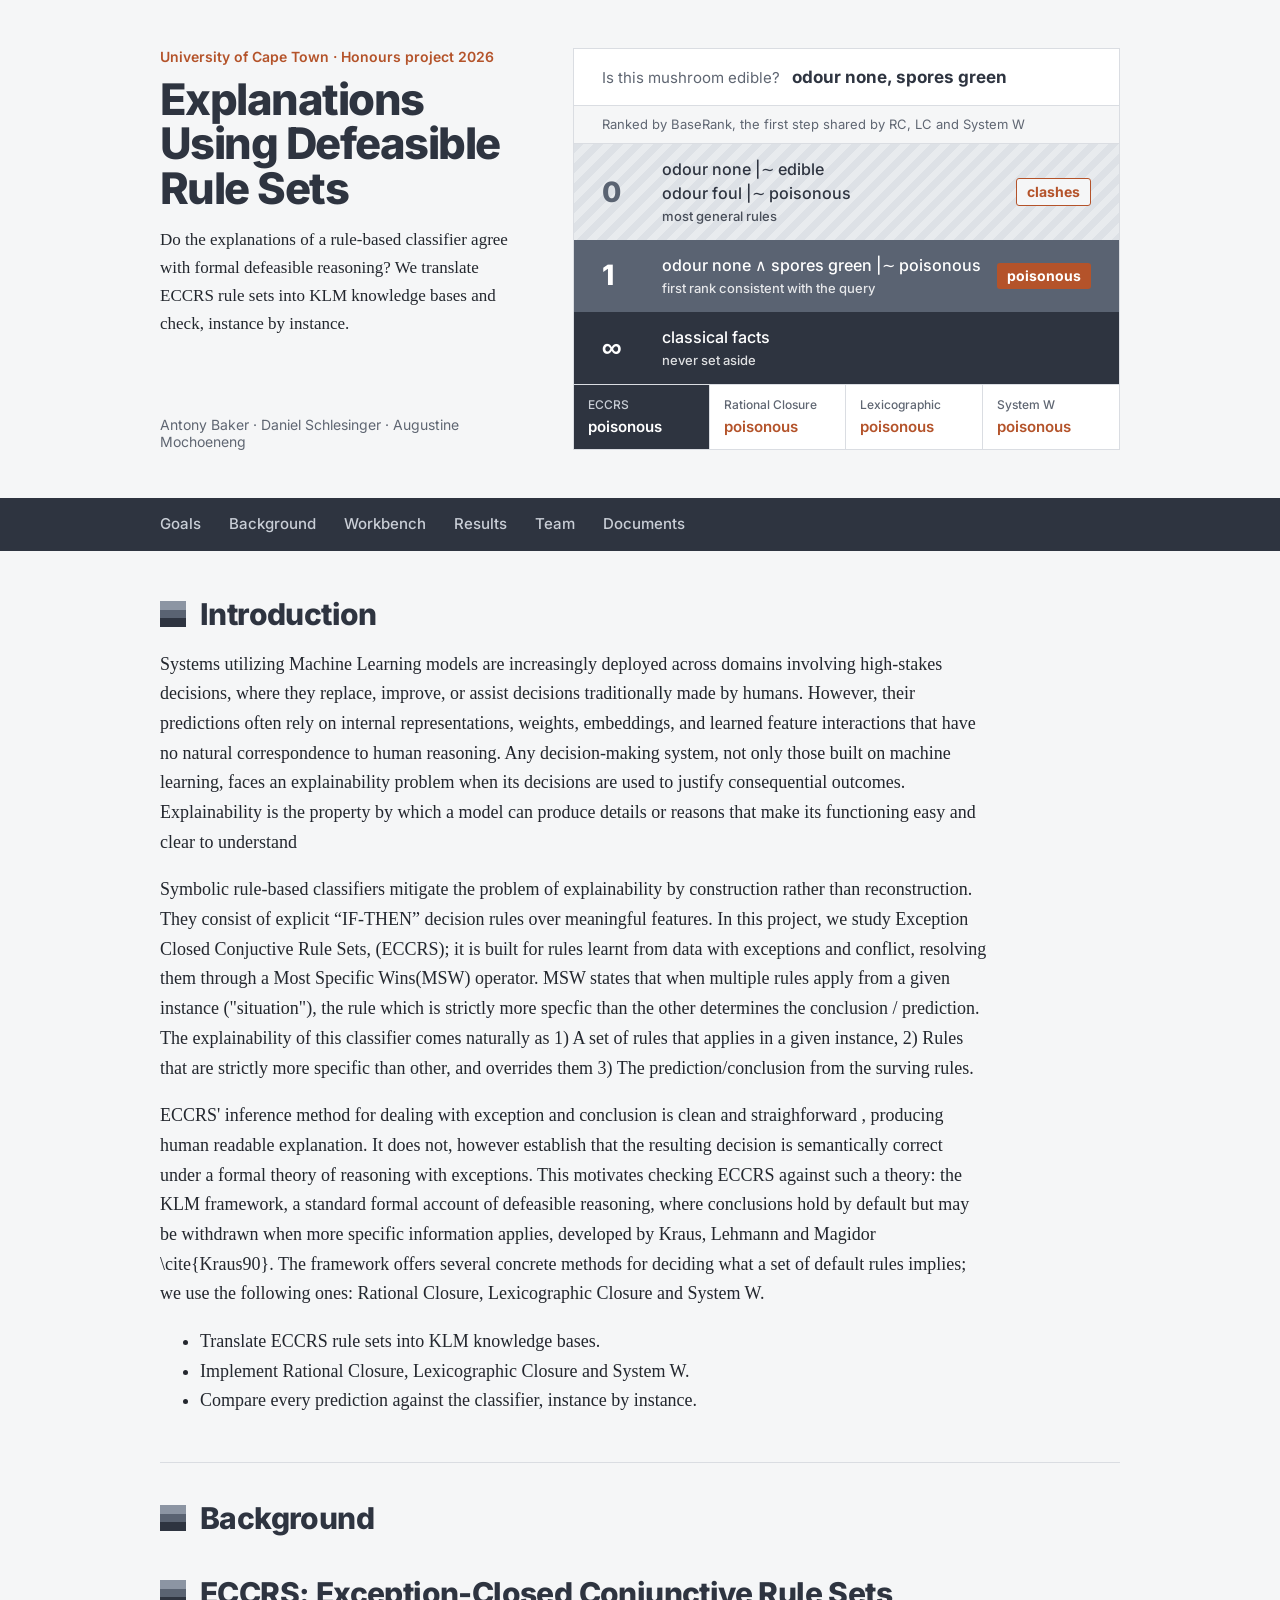
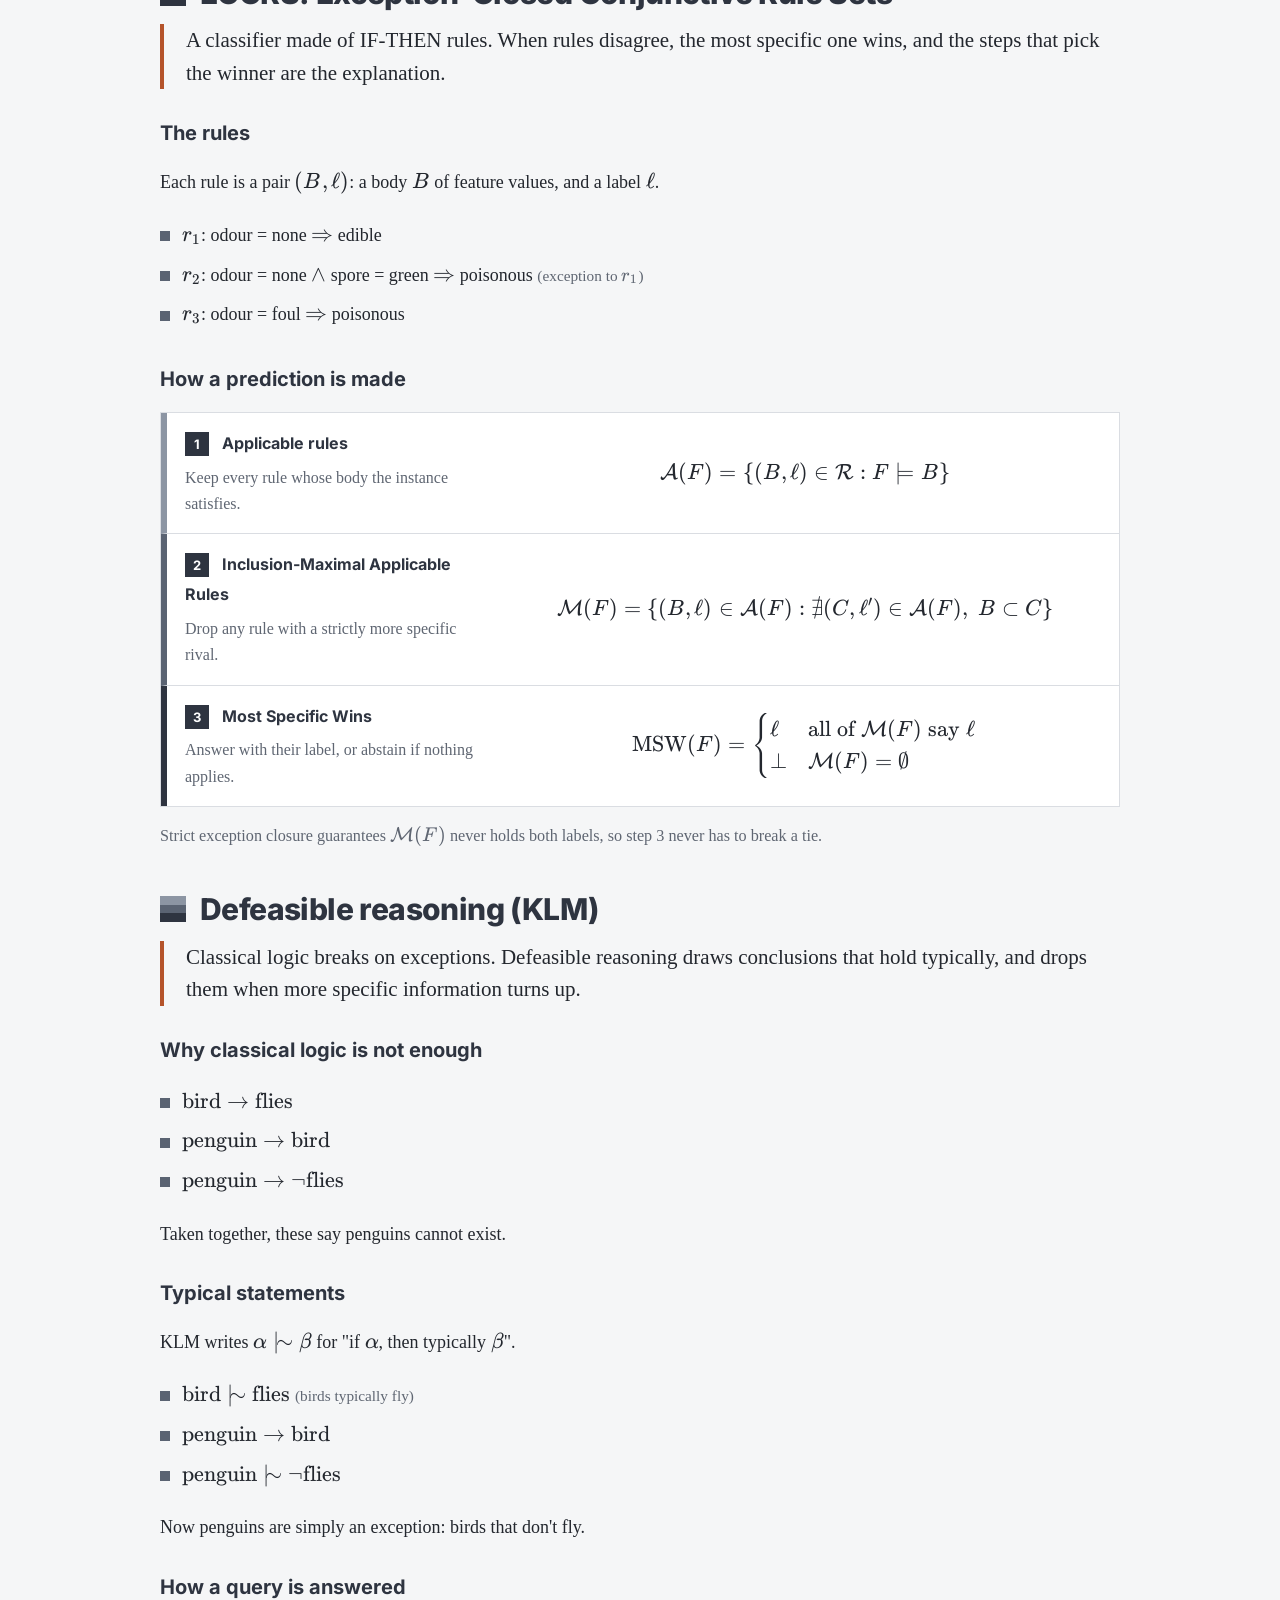
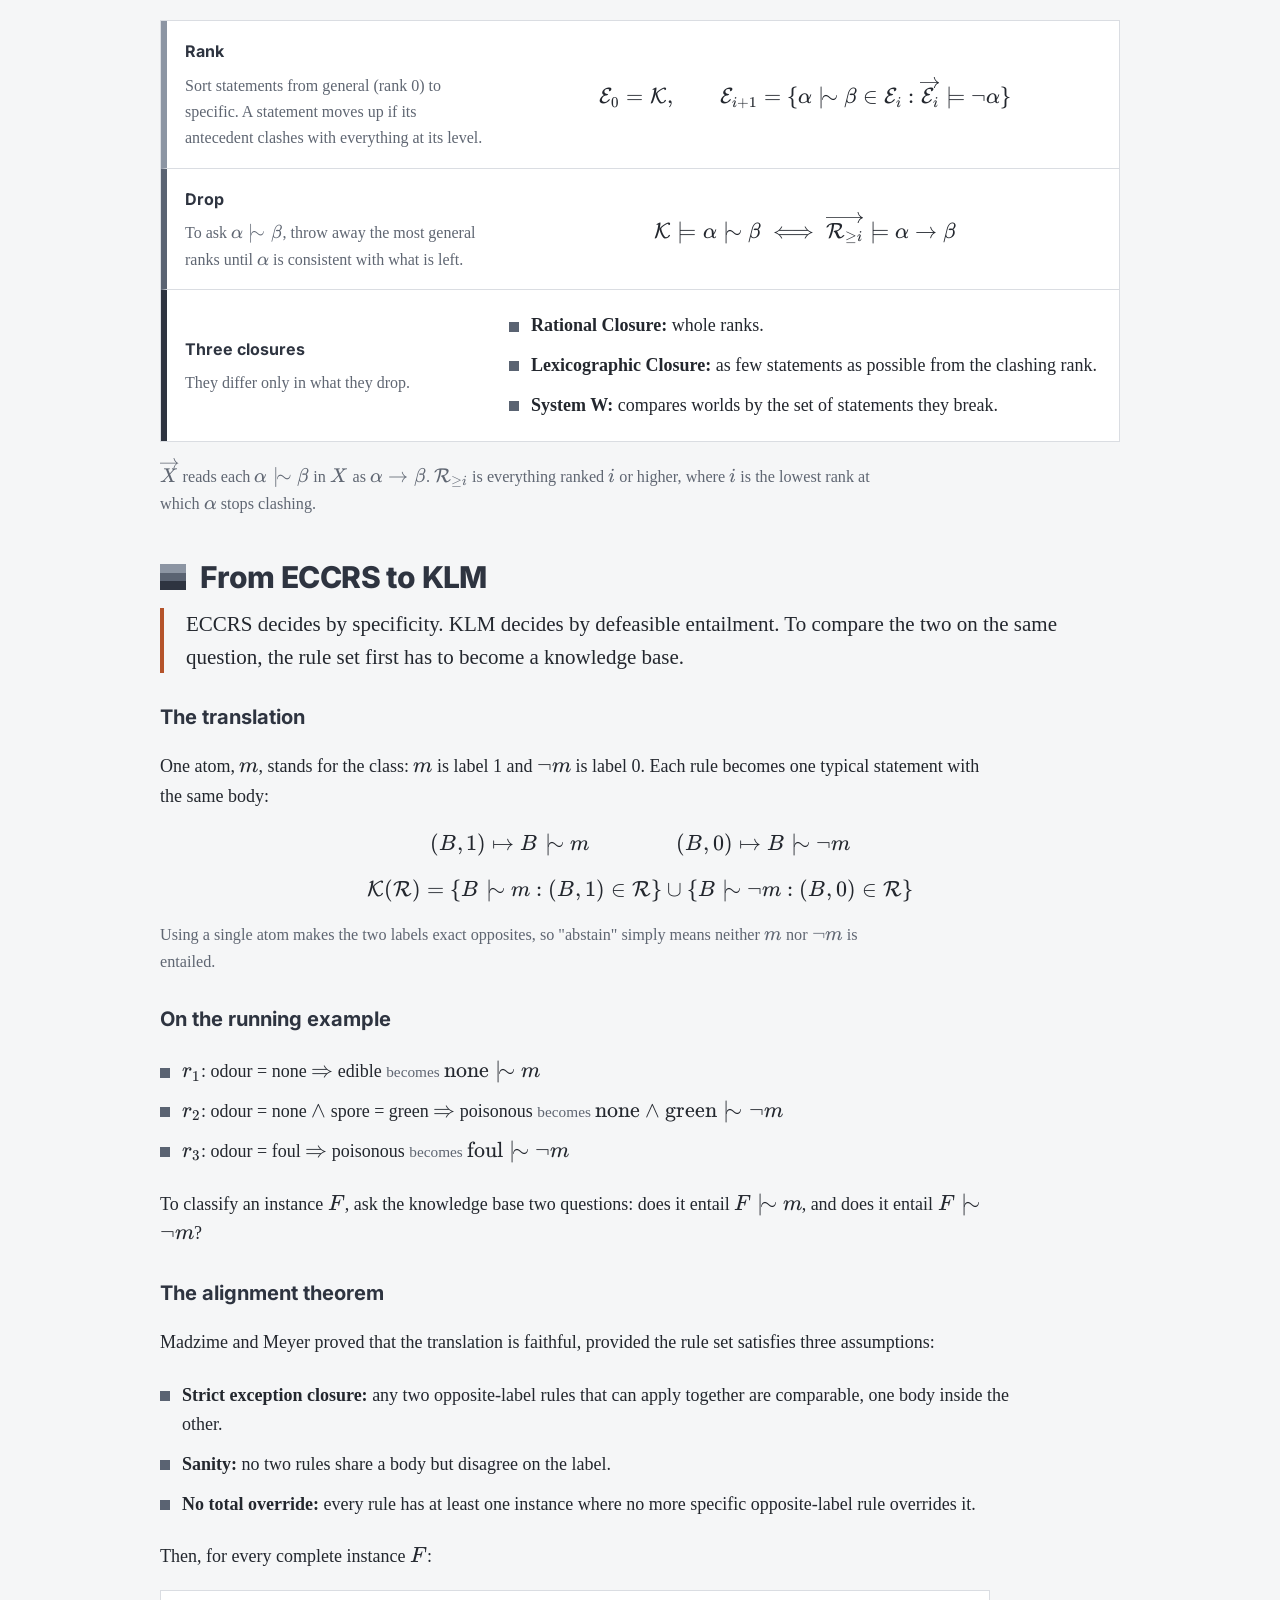
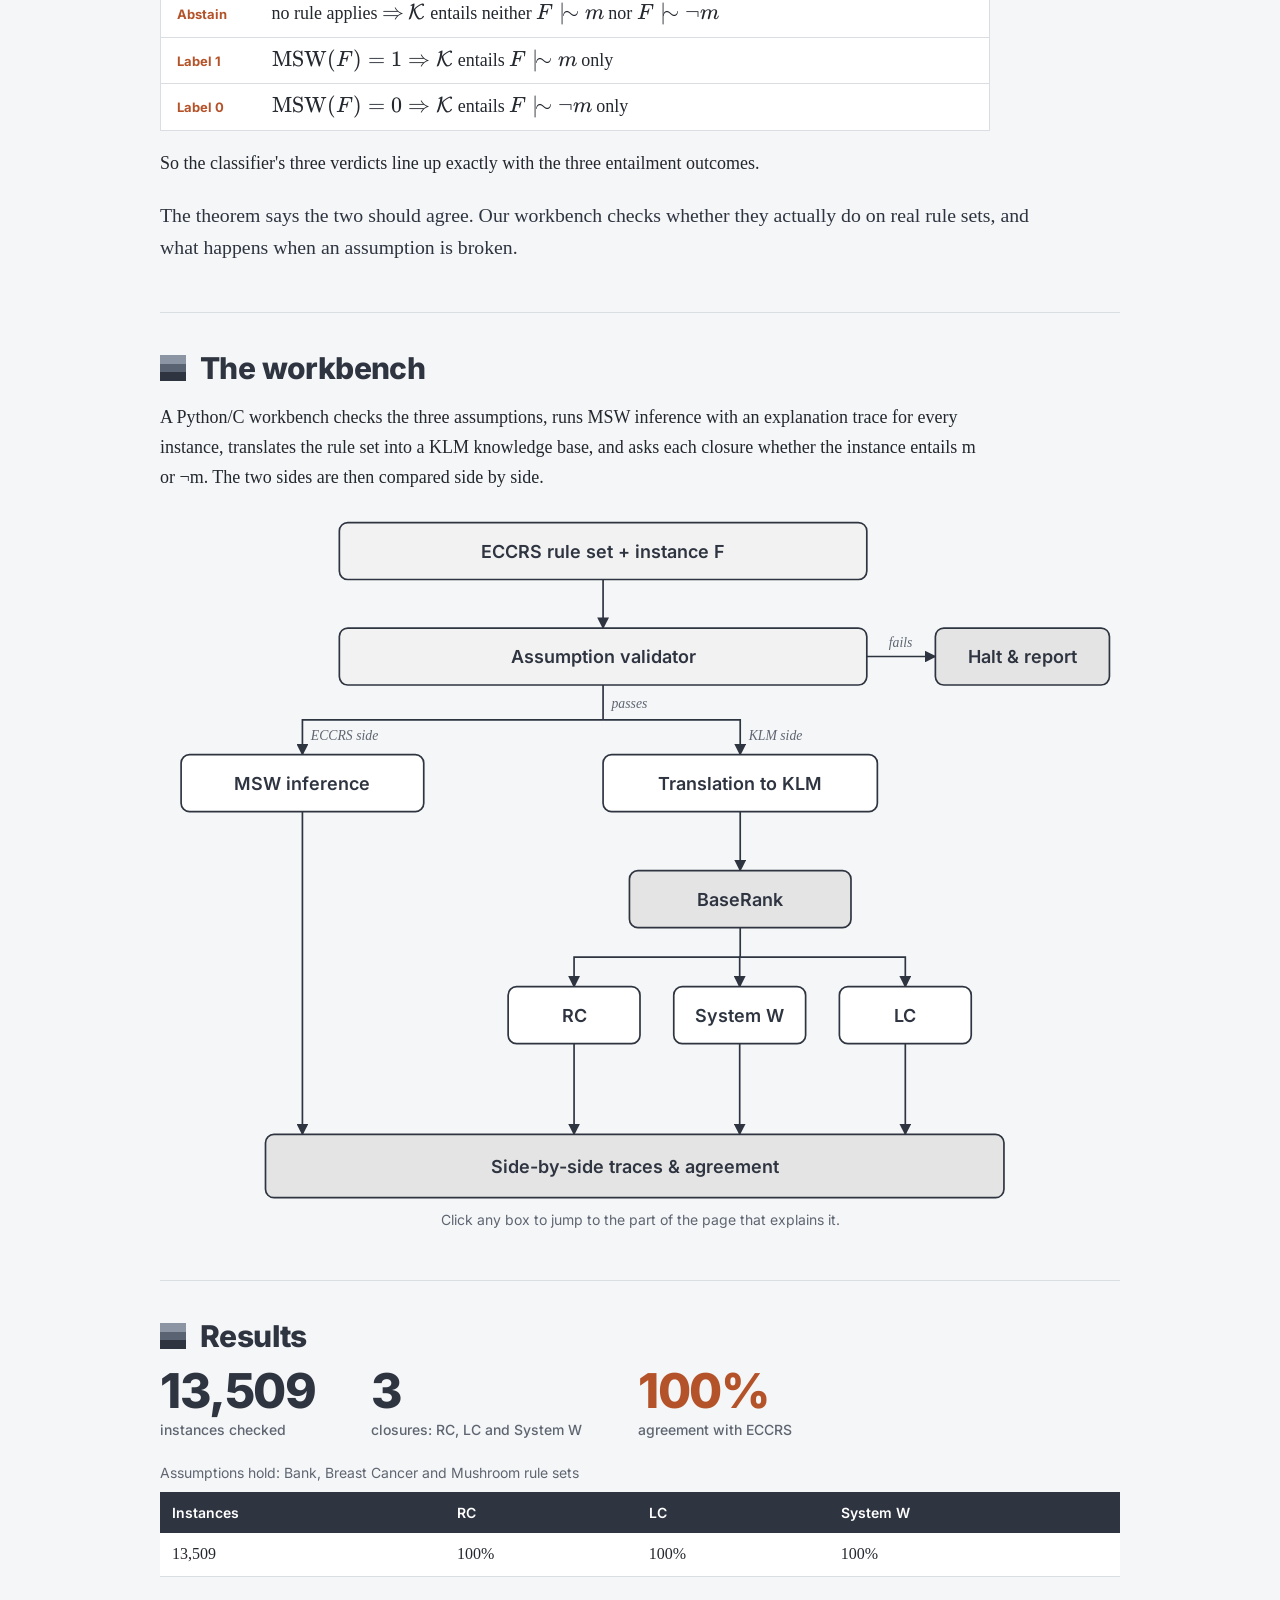
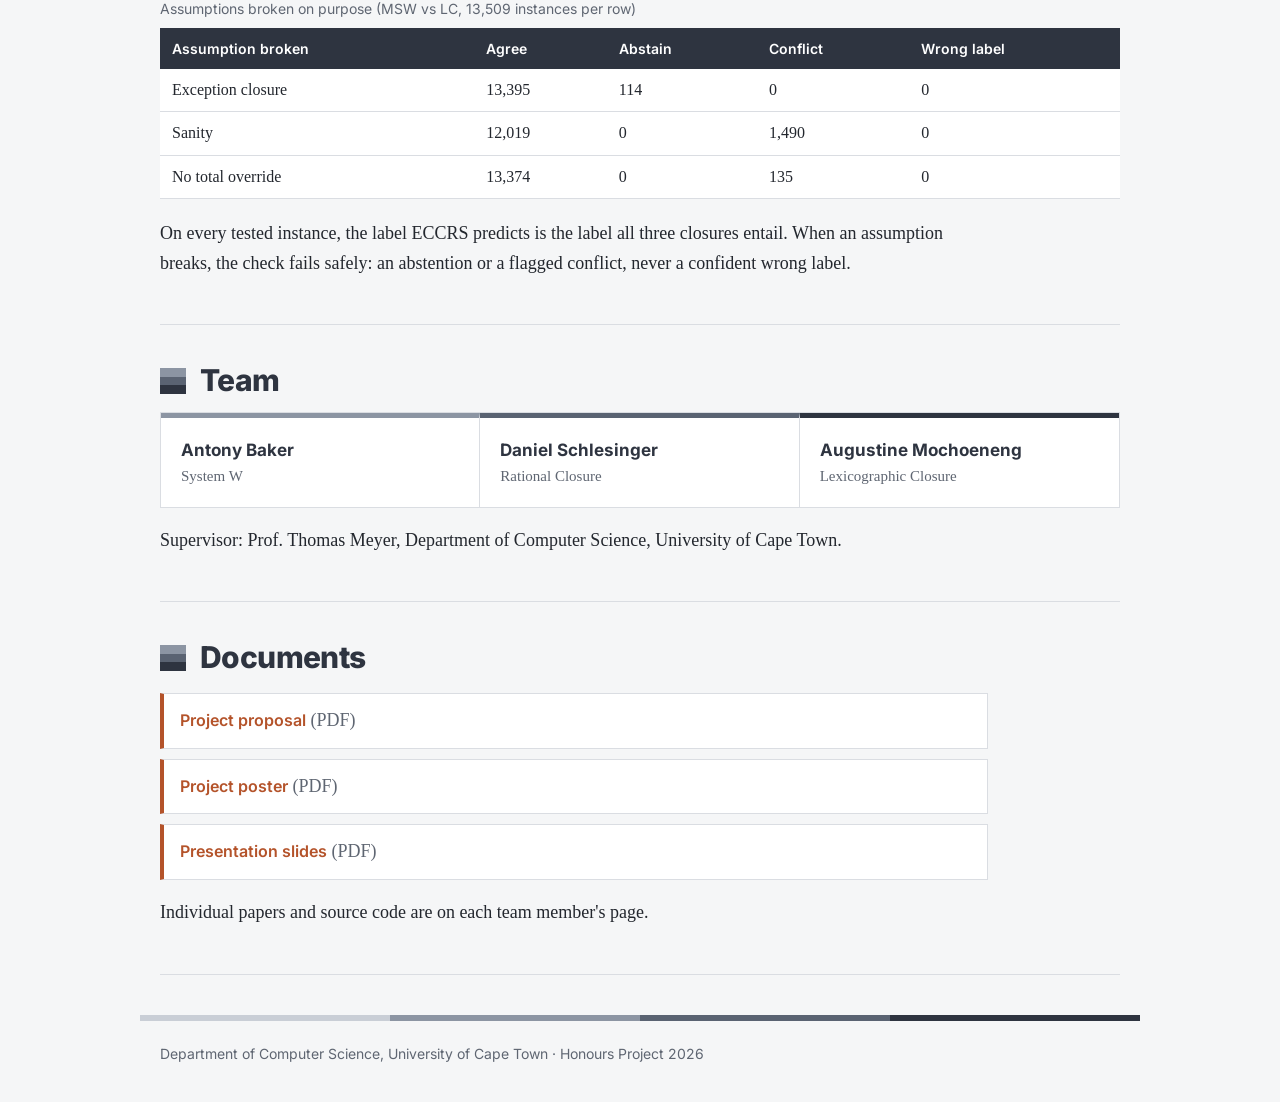
==== commit d53f442a: "fixed styling issues" ====
--- a/index.html
+++ b/index.html
@@ -37,23 +37,26 @@
     </div>
     <figure class="strata">
       <div class="query">Is this mushroom edible? <b>odour none, spores green</b></div>
+      <div class="ranked">Ranked by BaseRank, the first step shared by RC, LC and System W</div>
       <div class="rank rank-0">
         <span class="r">0</span>
         <div>odour none |&sim; edible<br>odour foul |&sim; poisonous<small>most general rules</small></div>
-        <div class="why"><b>set aside</b><br>contradicts the query</div>
+        <div class="why"><b>clashes</b></div>
       </div>
       <div class="rank rank-1">
         <span class="r">1</span>
-        <div>odour none &and; spores green |&sim; poisonous<small>more specific exception</small></div>
-        <div class="why"><b>poisonous</b><br>first rank consistent with the query</div>
+        <div>odour none &and; spores green |&sim; poisonous<small>first rank consistent with the query</small></div>
+        <div class="why"><b>poisonous</b></div>
       </div>
       <div class="rank rank-inf">
         <span class="r">&infin;</span>
         <div>classical facts<small>never set aside</small></div>
       </div>
-      <figcaption>
-        Rational Closure drops ranks from the most general down until the query fits, then answers
-        from what is left. ECCRS gives the same answer: the more specific rule wins.
+      <figcaption class="verdicts">
+        <span><small>ECCRS</small>poisonous</span>
+        <span><small>Rational Closure</small>poisonous</span>
+        <span><small>Lexicographic</small>poisonous</span>
+        <span><small>System W</small>poisonous</span>
       </figcaption>
     </figure>
   </div>
@@ -160,16 +163,6 @@
       never has to break a tie.
     </p>
 
-    <h3>Try it: odour = none, spore = green</h3>
-    <ol class="trace">
-      <li><b class="k">Fires</b> $r_1$ and $r_2$. $r_3$ stays quiet.</li>
-      <li><b class="k">Compare</b> $B_{r_1} \subset B_{r_2}$, so $r_2$ overrides $r_1$.</li>
-      <li><b class="k">Winner</b> $\mathcal{M}(F) = \{r_2\}$</li>
-      <li class="answer"><b class="k">Answer</b> poisonous</li>
-    </ol>
-    <p class="punchline">
-      That trace <em>is</em> the explanation. No separate story is bolted on afterwards.
-    </p>
   </section>    
   <section id="defeasible" class="explain">
     <h2>Defeasible reasoning (KLM)</h2>
--- a/style.css
+++ b/style.css
@@ -114,15 +114,16 @@
 
 /* ---------- Header (project page): hero with a worked Rational Closure example ---------- */
 
-header.home { padding: 0; }
+header.home { padding: 0; background: var(--bg); color: var(--ink); }
 
 .hero
 {
   display: grid;
-  grid-template-columns: 1fr 1fr;
-  min-height: 470px;
-  background: var(--bg);
-  color: var(--ink);
+  grid-template-columns: minmax(0, 0.8fr) minmax(0, 1.2fr);
+  gap: 48px;
+  max-width: 960px;
+  margin: 0 auto;
+  padding: 48px 20px;
 }
 
 .hero-text
@@ -131,7 +132,6 @@
   flex-direction: column;
   justify-content: space-between;
   gap: 24px;
-  padding: 44px 48px 36px max(20px, calc(50vw - 480px));
 }
 
 .kicker { margin: 0; font: 600 14px var(--sans); color: var(--rust); }
@@ -141,13 +141,13 @@
   max-width: none;
   margin: 12px 0 16px;
   color: var(--slate);
-  font-size: clamp(36px, 4vw, 50px);
+  font-size: clamp(34px, 3.4vw, 44px);
 }
 
 .summary { margin: 0; max-width: 30em; font-size: 17px; }
-.members { margin: 0; font: 15px var(--sans); color: var(--muted); }
-
-.strata { display: flex; flex-direction: column; margin: 0; font-family: var(--sans); }
+.members { margin: 0; font: 14px var(--sans); color: var(--muted); }
+
+.strata { display: flex; flex-direction: column; margin: 0; border: 1px solid var(--rule); font-family: var(--sans); }
 
 .strata .query
 {
@@ -176,8 +176,8 @@
 
 .rank .r { font-size: 28px; font-weight: 800; }
 .rank small { display: block; margin-top: 2px; font-size: 13px; opacity: 0.85; }
-.rank .why { max-width: 190px; font-size: 13px; line-height: 1.35; text-align: right; }
-.rank .why b { display: inline-block; margin-bottom: 4px; padding: 3px 10px; border-radius: 3px; font-size: 14px; }
+.rank .why { text-align: right; }
+.rank .why b { display: inline-block; padding: 3px 10px; border-radius: 3px; font-size: 14px; }
 
 .rank-0
 {
@@ -193,16 +193,37 @@
 
 .rank-inf { flex: 0.7; background: var(--slate); }
 
-.strata figcaption
-{
-  padding: 12px 28px;
+.strata .ranked
+{
+  padding: 8px 28px;
+  background: var(--bg);
+  border-bottom: 1px solid var(--rule);
+  font-size: 13px;
+  color: var(--muted);
+}
+
+.strata .verdicts
+{
+  display: grid;
+  grid-template-columns: repeat(4, 1fr);
   background: var(--card);
   border-top: 1px solid var(--rule);
-  font-size: 14px;
-  line-height: 1.5;
-  color: var(--muted);
   text-align: left;
 }
+
+.verdicts span
+{
+  padding: 10px 14px;
+  border-right: 1px solid var(--rule);
+  font-size: 15px;
+  font-weight: 600;
+  color: var(--rust);
+}
+
+.verdicts span:first-child { background: var(--slate); color: #fff; }
+.verdicts span:last-child { border-right: 0; }
+.verdicts small { display: block; font-size: 12px; font-weight: 500; color: var(--muted); }
+.verdicts span:first-child small { color: var(--s0); }
 
 header.home nav
 {
@@ -515,12 +536,14 @@
   header h1 { max-width: none; }
   nav { max-width: none; gap: 4px 20px; }
 
-  .hero { grid-template-columns: 1fr; min-height: 0; }
-  .hero-text { padding: 32px 20px; }
+  .hero { grid-template-columns: 1fr; gap: 32px; padding: 32px 20px; }
 
   .rank { grid-template-columns: 32px 1fr; padding: 14px 20px; }
-  .rank .why { grid-column: 2; max-width: none; text-align: left; }
-  .strata .query, .strata figcaption { padding-left: 20px; padding-right: 20px; }
+  .rank .why { grid-column: 2; text-align: left; }
+  .strata .query, .strata .ranked { padding-left: 20px; padding-right: 20px; }
+  .strata .verdicts { grid-template-columns: 1fr 1fr; }
+  .verdicts span:nth-child(2) { border-right: 0; }
+  .verdicts span:nth-child(-n+2) { border-bottom: 1px solid var(--rule); }
 
   h2 { font-size: 26px; }
   .lead { font-size: 19px; }
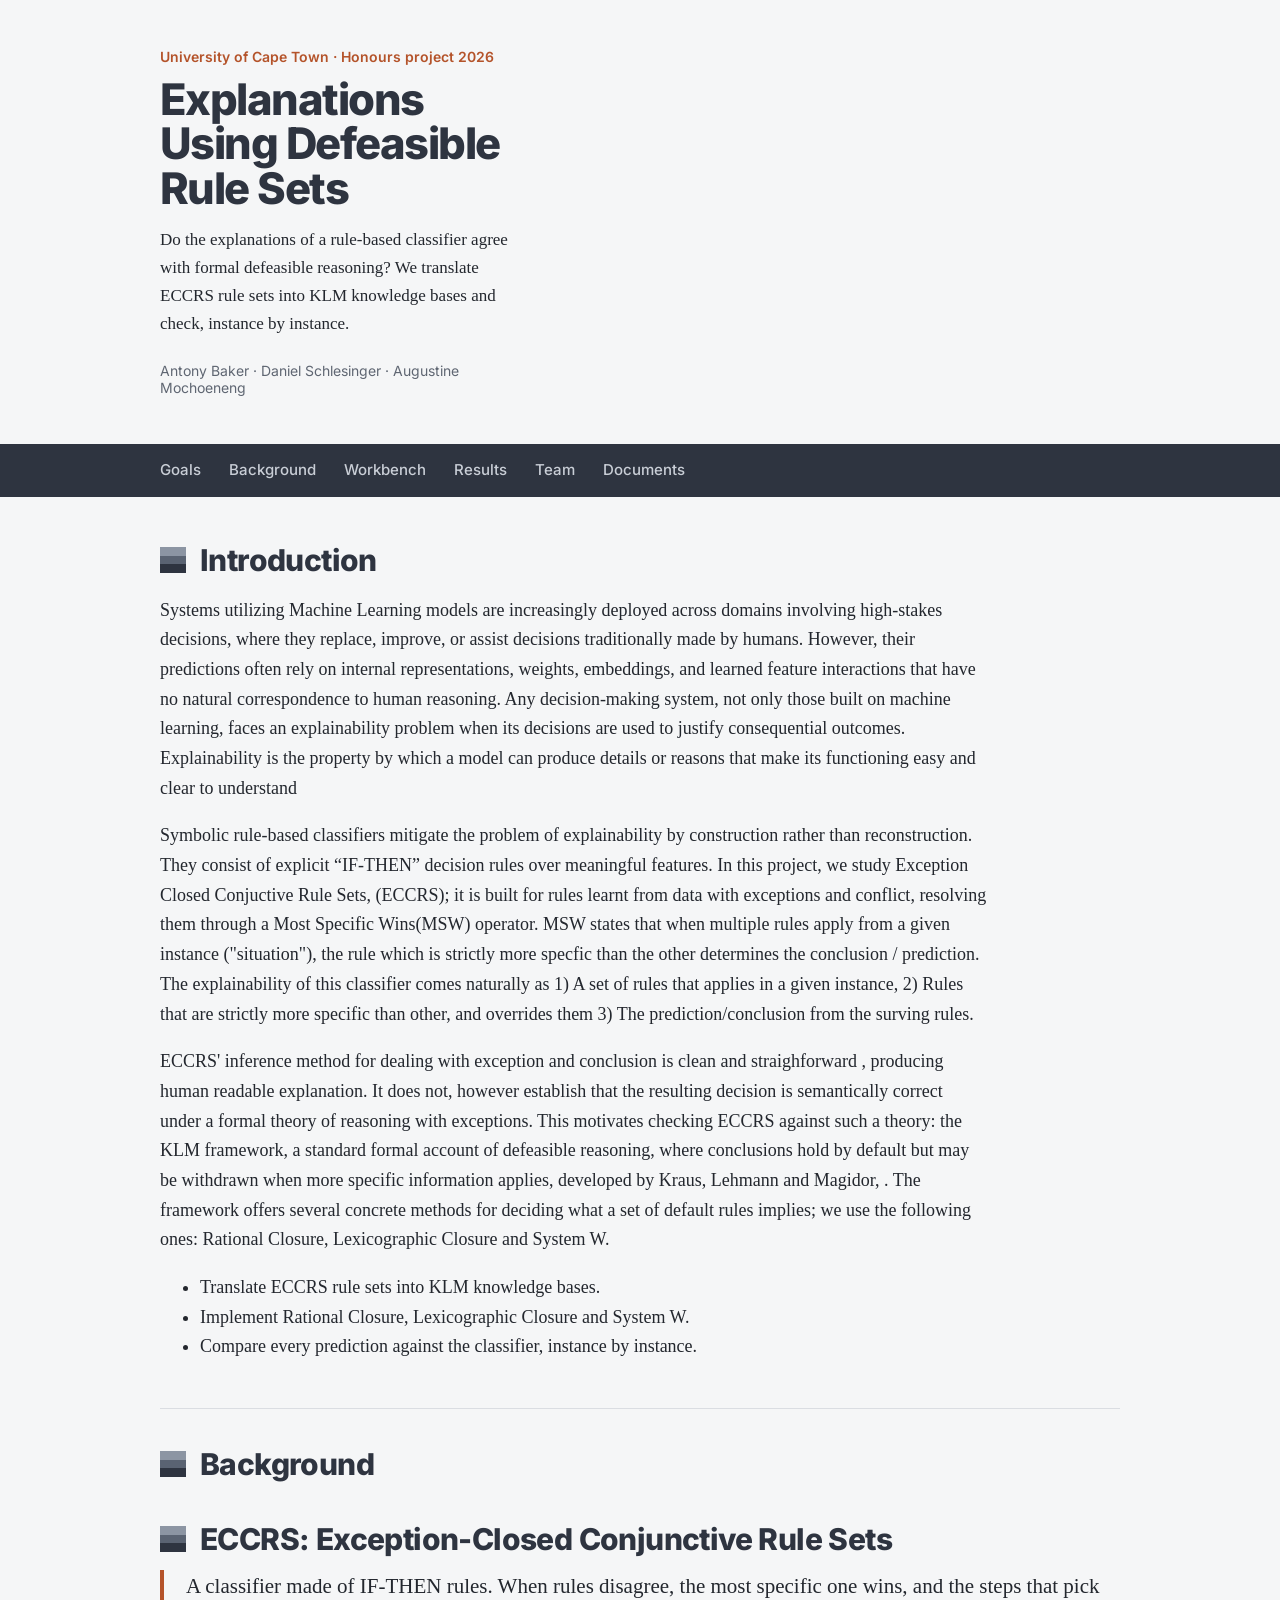
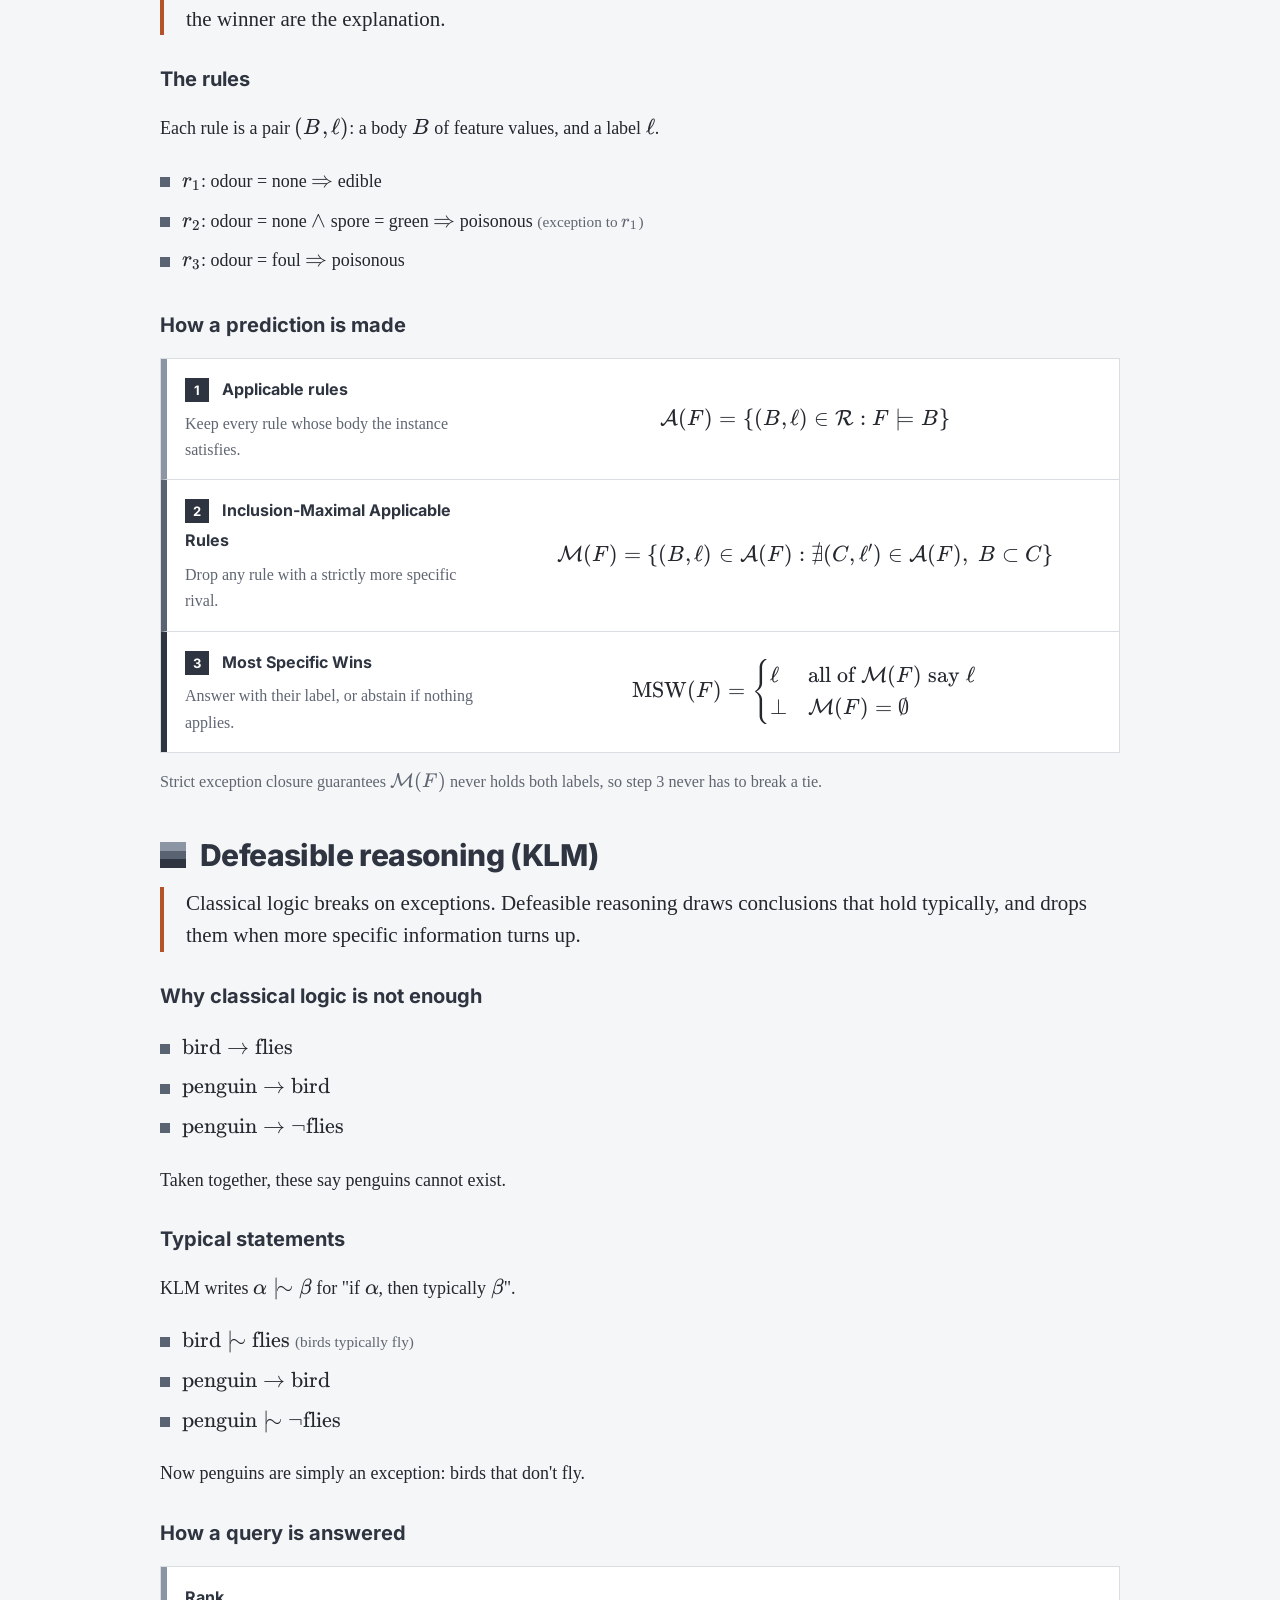
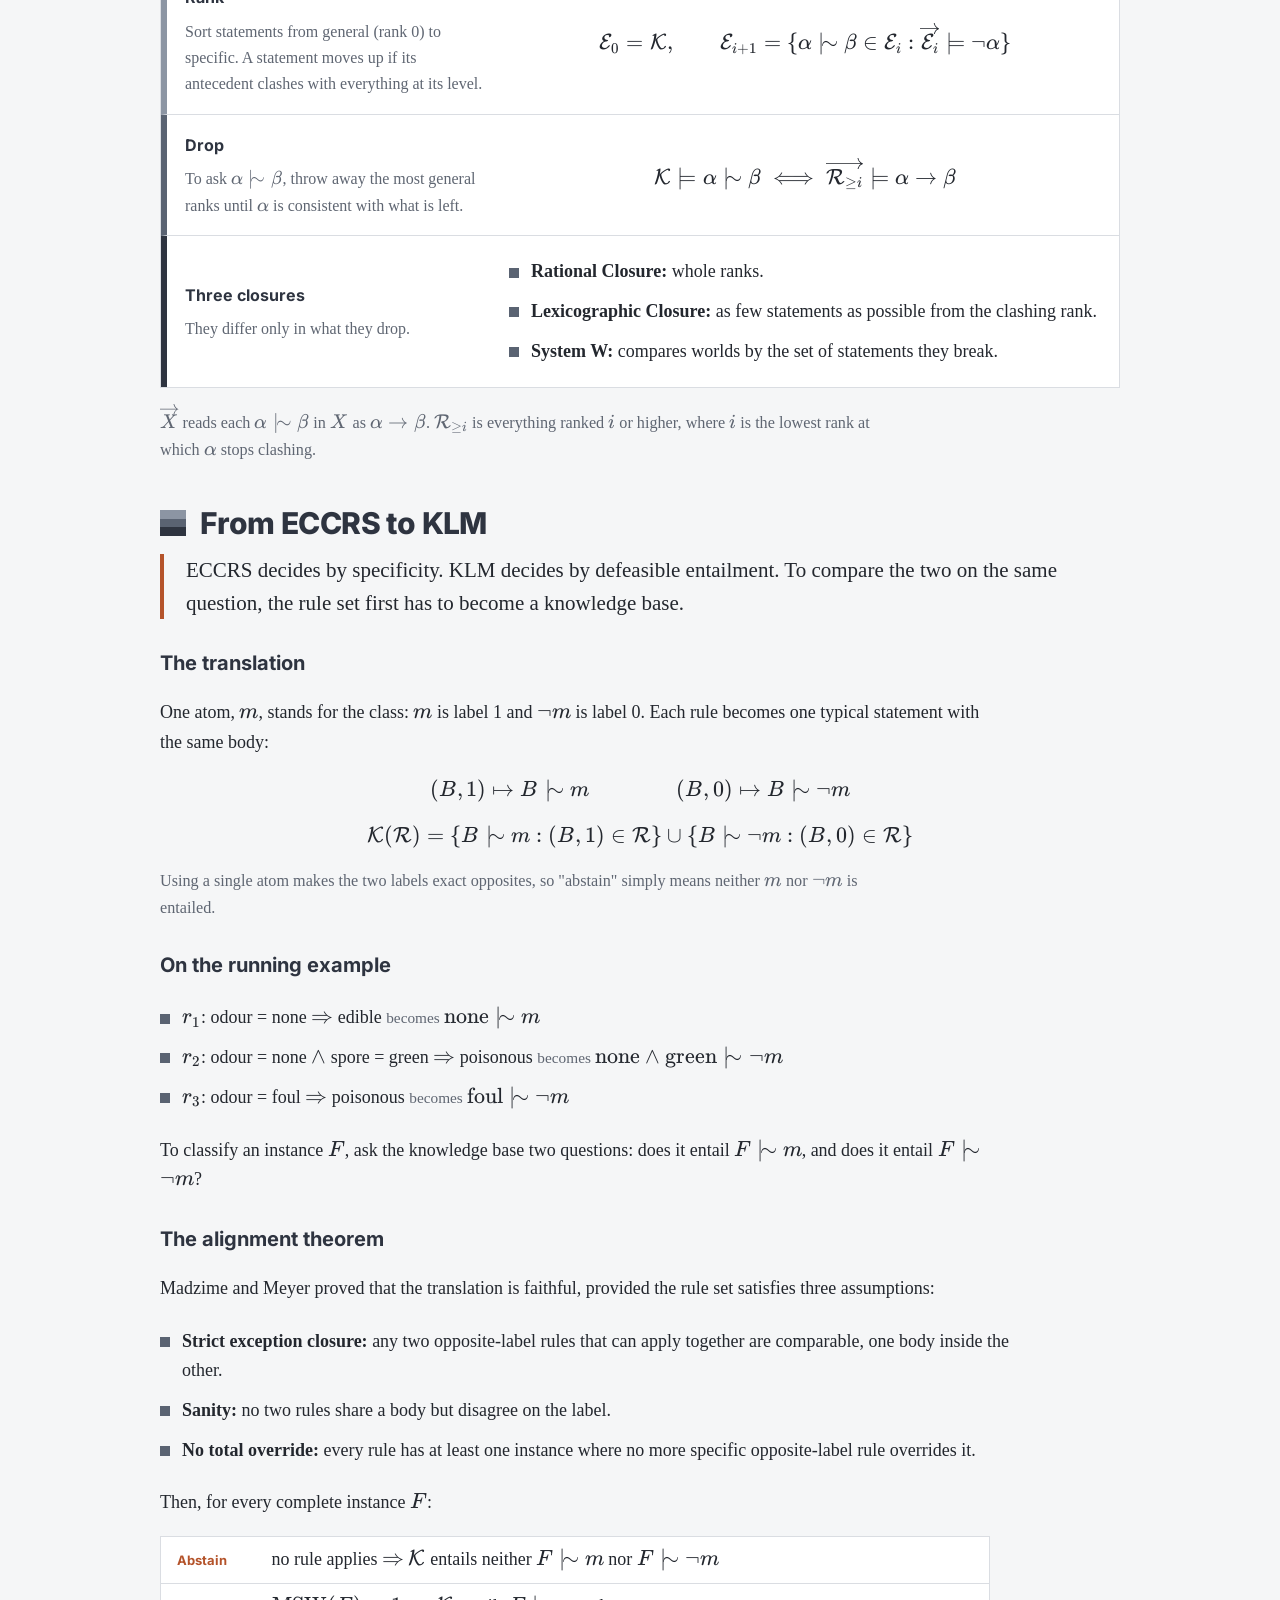
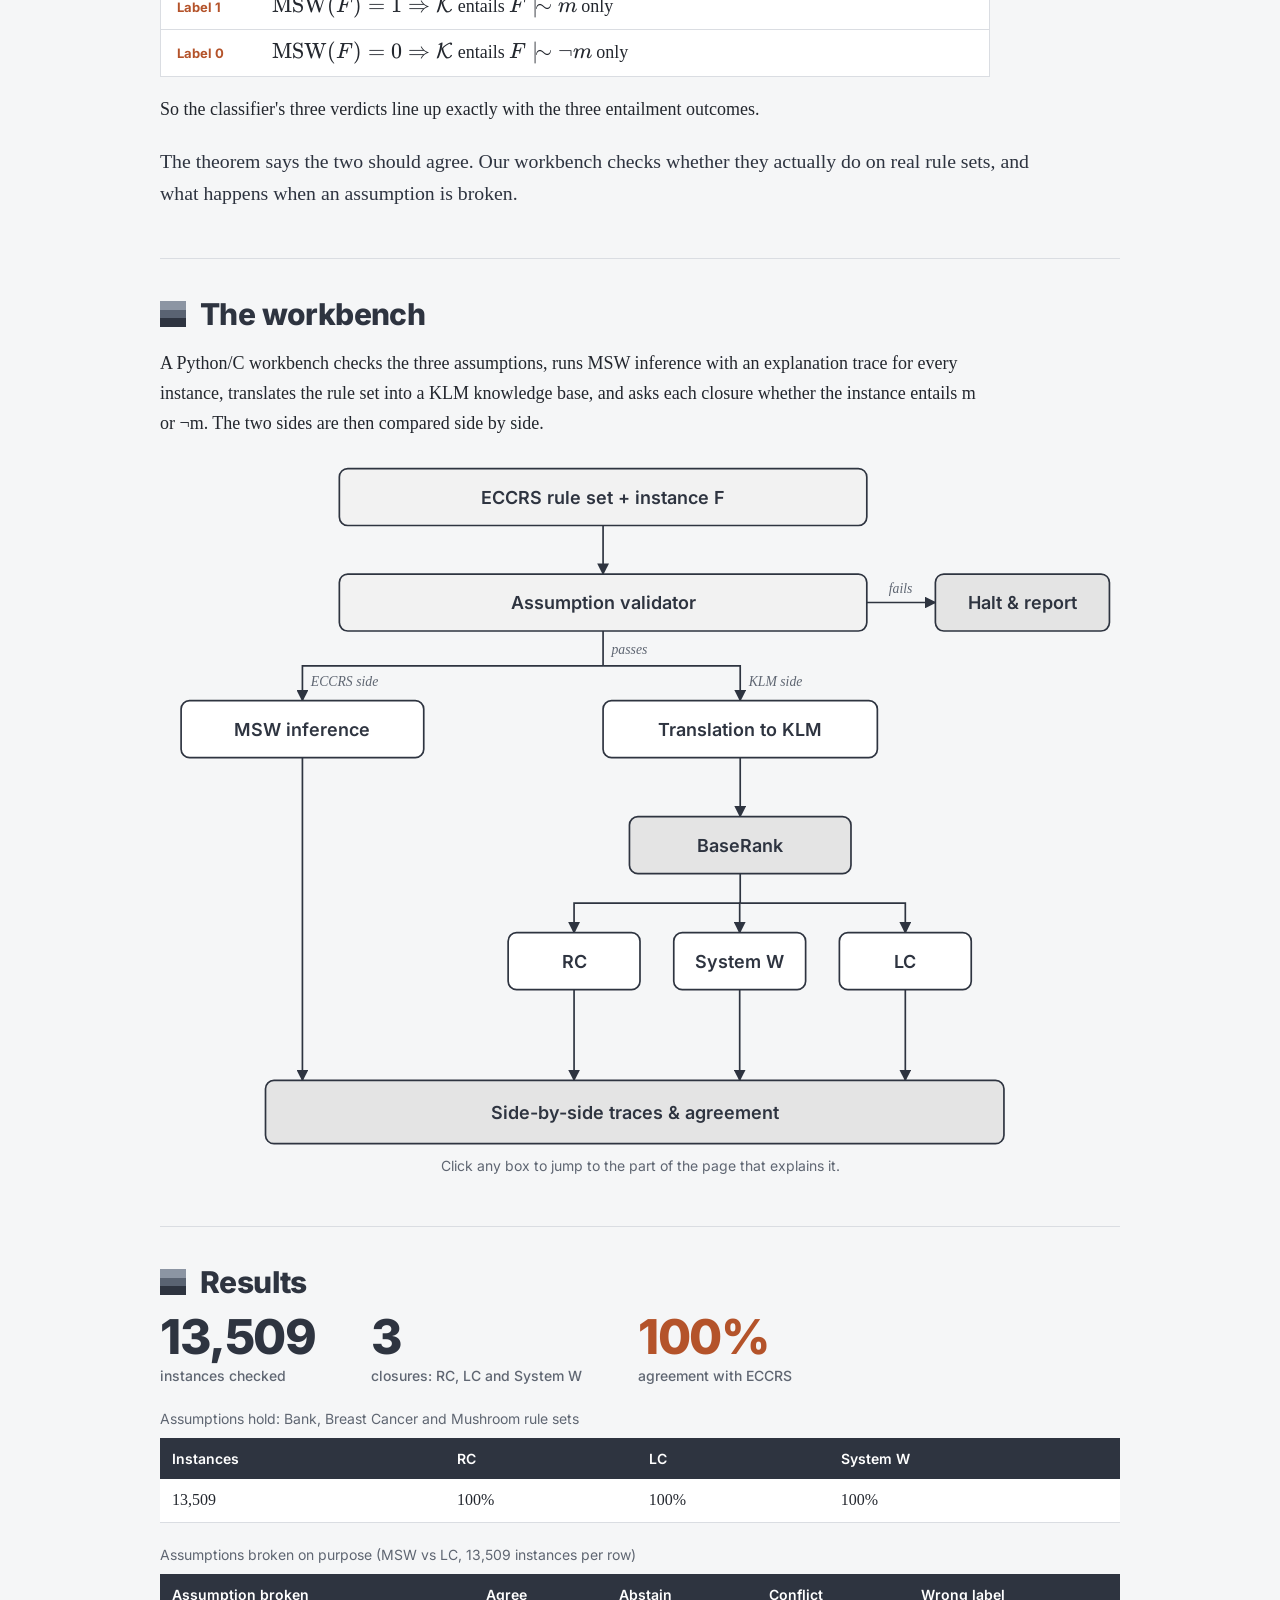
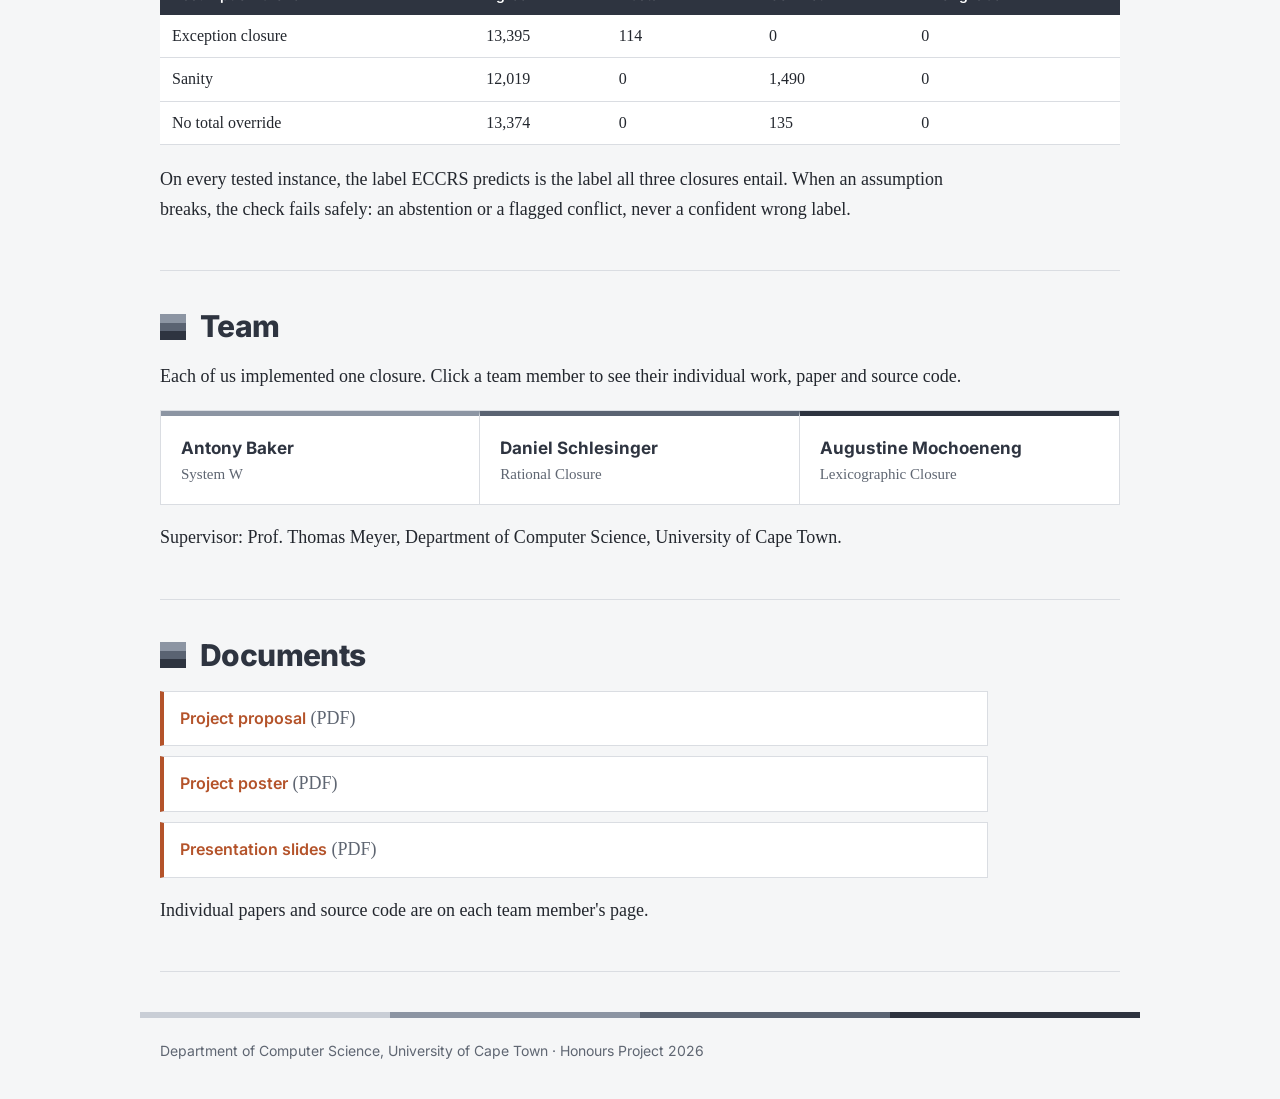
==== commit e2b08473: "my changes" ====
--- a/index.html
+++ b/index.html
@@ -35,30 +35,6 @@
       </div>
       <p class="members">Antony Baker &middot; Daniel Schlesinger &middot; Augustine Mochoeneng</p>
     </div>
-    <figure class="strata">
-      <div class="query">Is this mushroom edible? <b>odour none, spores green</b></div>
-      <div class="ranked">Ranked by BaseRank, the first step shared by RC, LC and System W</div>
-      <div class="rank rank-0">
-        <span class="r">0</span>
-        <div>odour none |&sim; edible<br>odour foul |&sim; poisonous<small>most general rules</small></div>
-        <div class="why"><b>clashes</b></div>
-      </div>
-      <div class="rank rank-1">
-        <span class="r">1</span>
-        <div>odour none &and; spores green |&sim; poisonous<small>first rank consistent with the query</small></div>
-        <div class="why"><b>poisonous</b></div>
-      </div>
-      <div class="rank rank-inf">
-        <span class="r">&infin;</span>
-        <div>classical facts<small>never set aside</small></div>
-      </div>
-      <figcaption class="verdicts">
-        <span><small>ECCRS</small>poisonous</span>
-        <span><small>Rational Closure</small>poisonous</span>
-        <span><small>Lexicographic</small>poisonous</span>
-        <span><small>System W</small>poisonous</span>
-      </figcaption>
-    </figure>
   </div>
   <nav>
     <a href="#goals">Goals</a>
@@ -103,7 +79,7 @@
     It does not, however establish that the resulting decision is semantically correct under a formal theory of reasoning with exceptions. 
     This motivates checking ECCRS against such a theory: the KLM framework, a standard formal account of defeasible reasoning, 
     where conclusions hold by default but may be withdrawn when more specific information applies, 
-    developed by Kraus, Lehmann and Magidor \cite{Kraus90}. The framework offers several concrete methods for
+    developed by Kraus, Lehmann and Magidor, <link> </link>. The framework offers several concrete methods for
     deciding what a set of default rules implies; we use the following ones: Rational Closure, Lexicographic Closure and System W.
     </p>
     <ul>
@@ -364,6 +340,7 @@
 
   <section id="team">
     <h2>Team</h2>
+    <p>Each of us implemented one closure. Click a team member to see their individual work, paper and source code.</p>
     <div class="cards">
       <a class="card" href="antony/index.html">
         <strong>Antony Baker</strong>
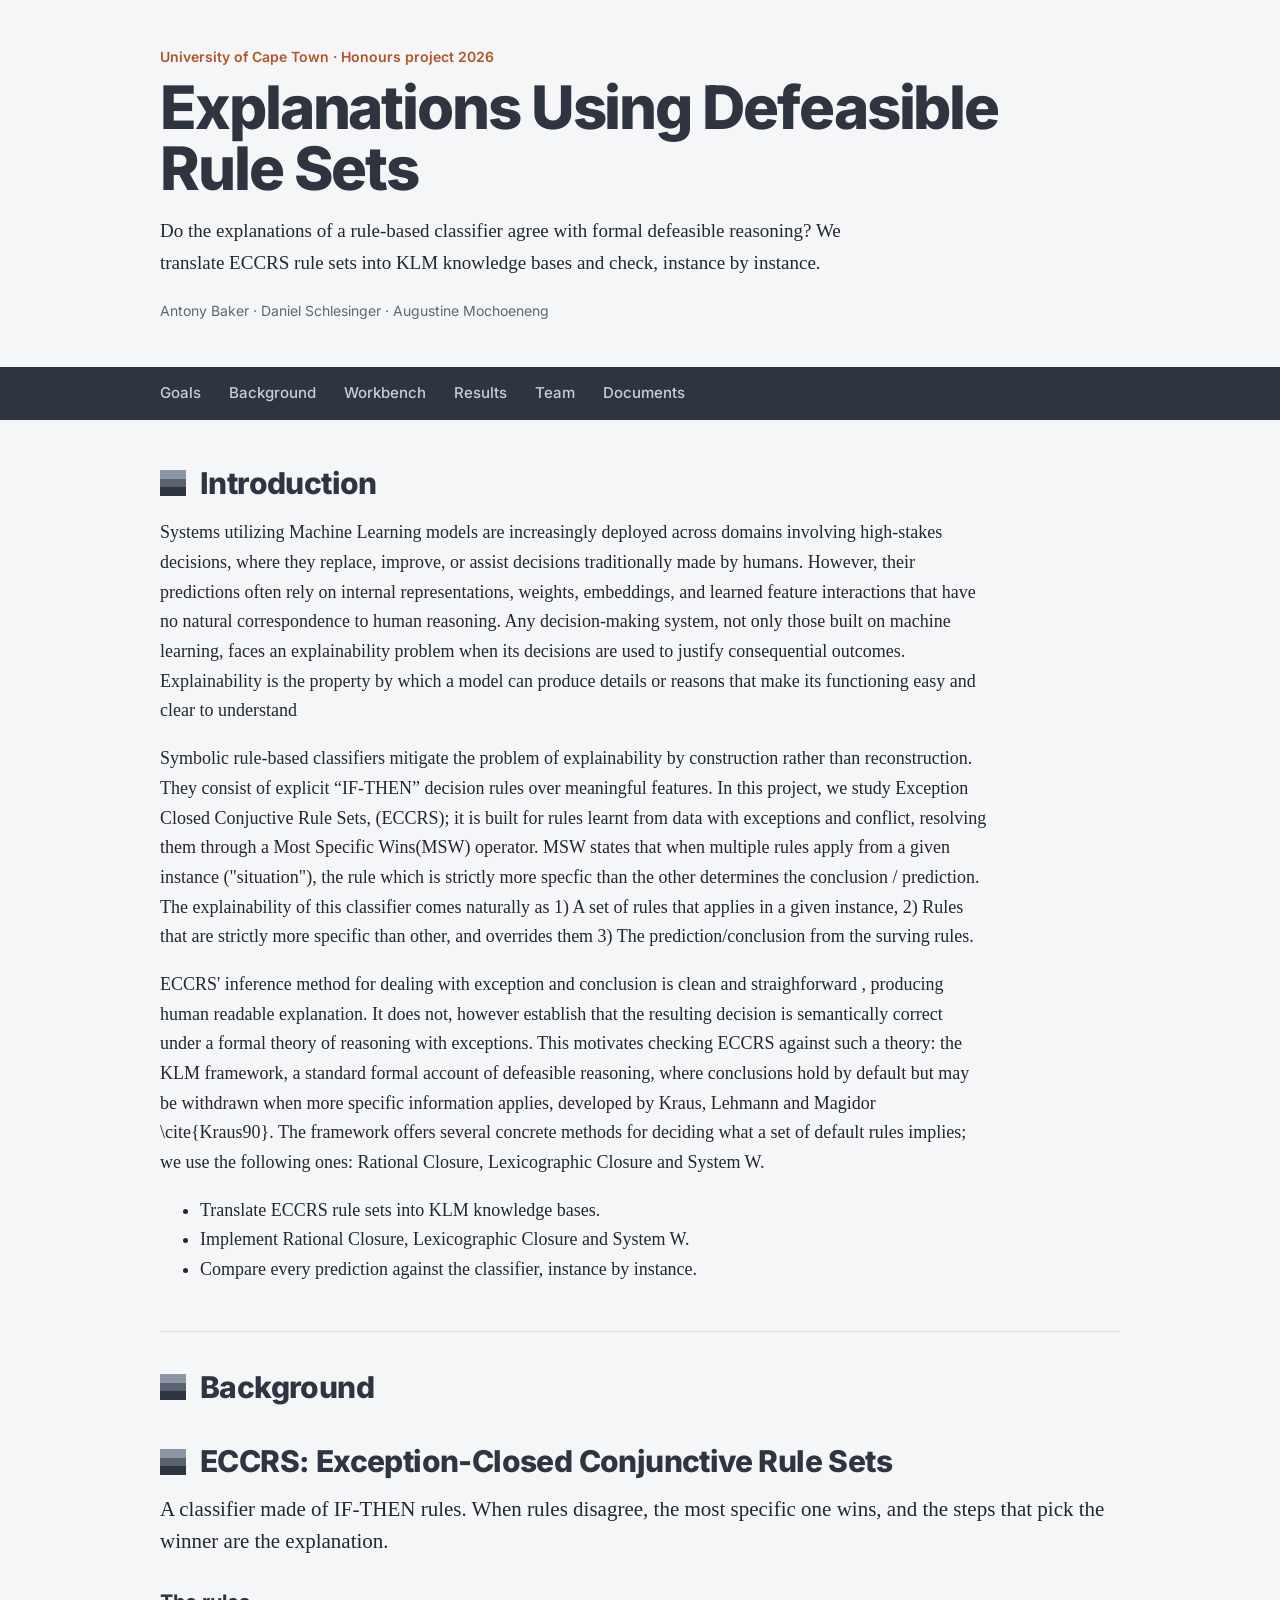
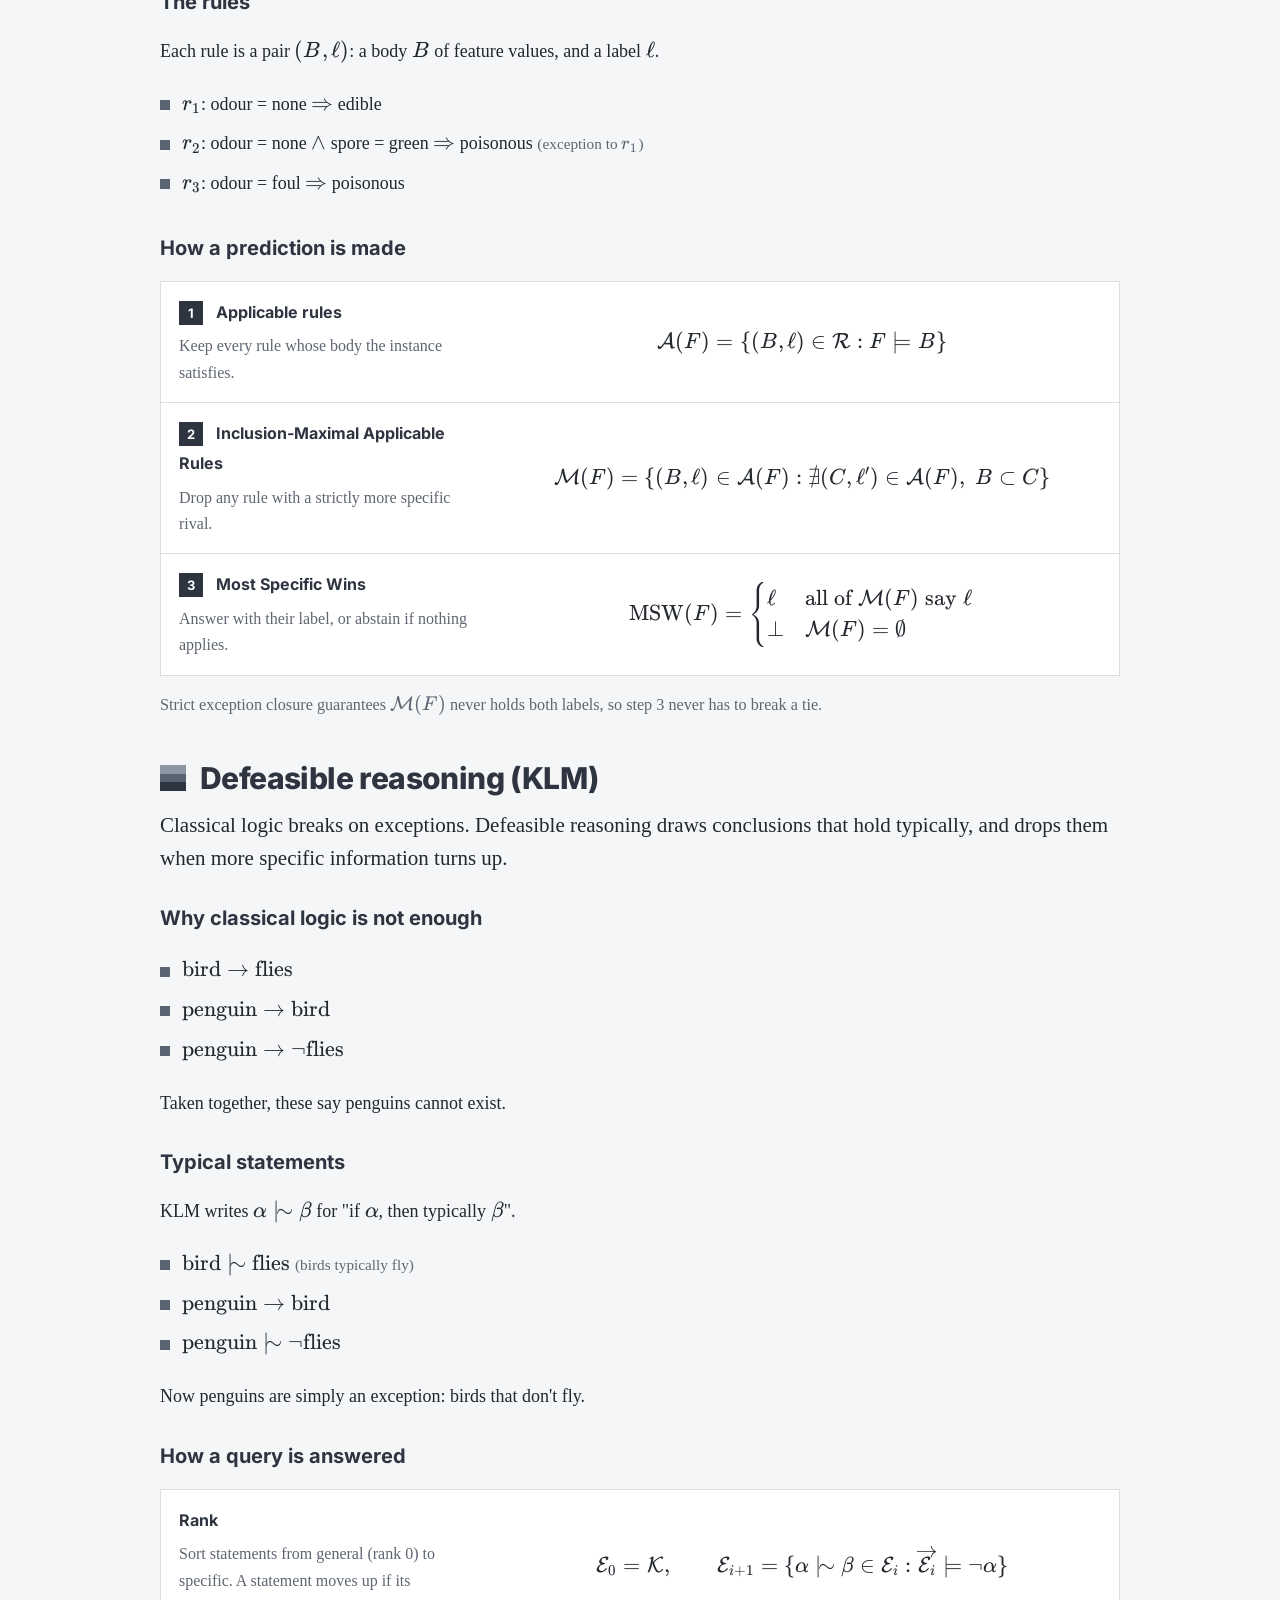
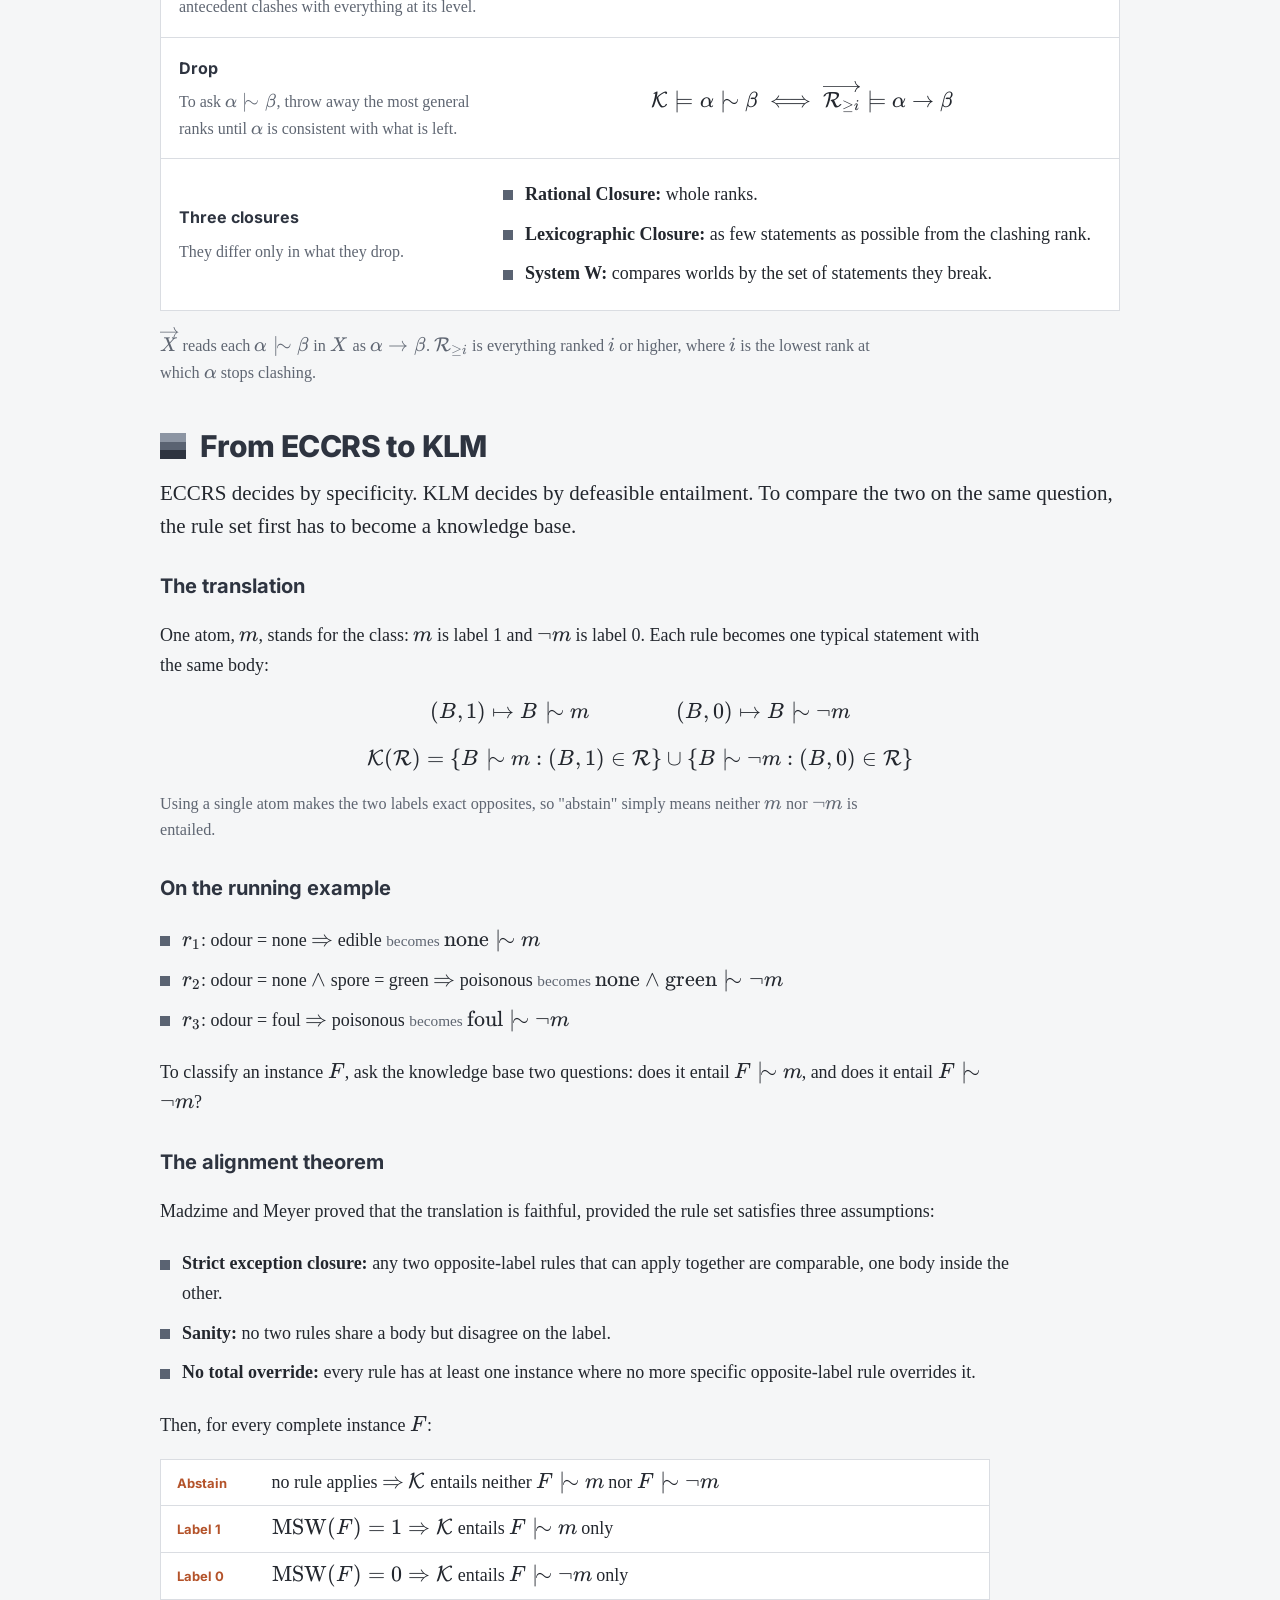
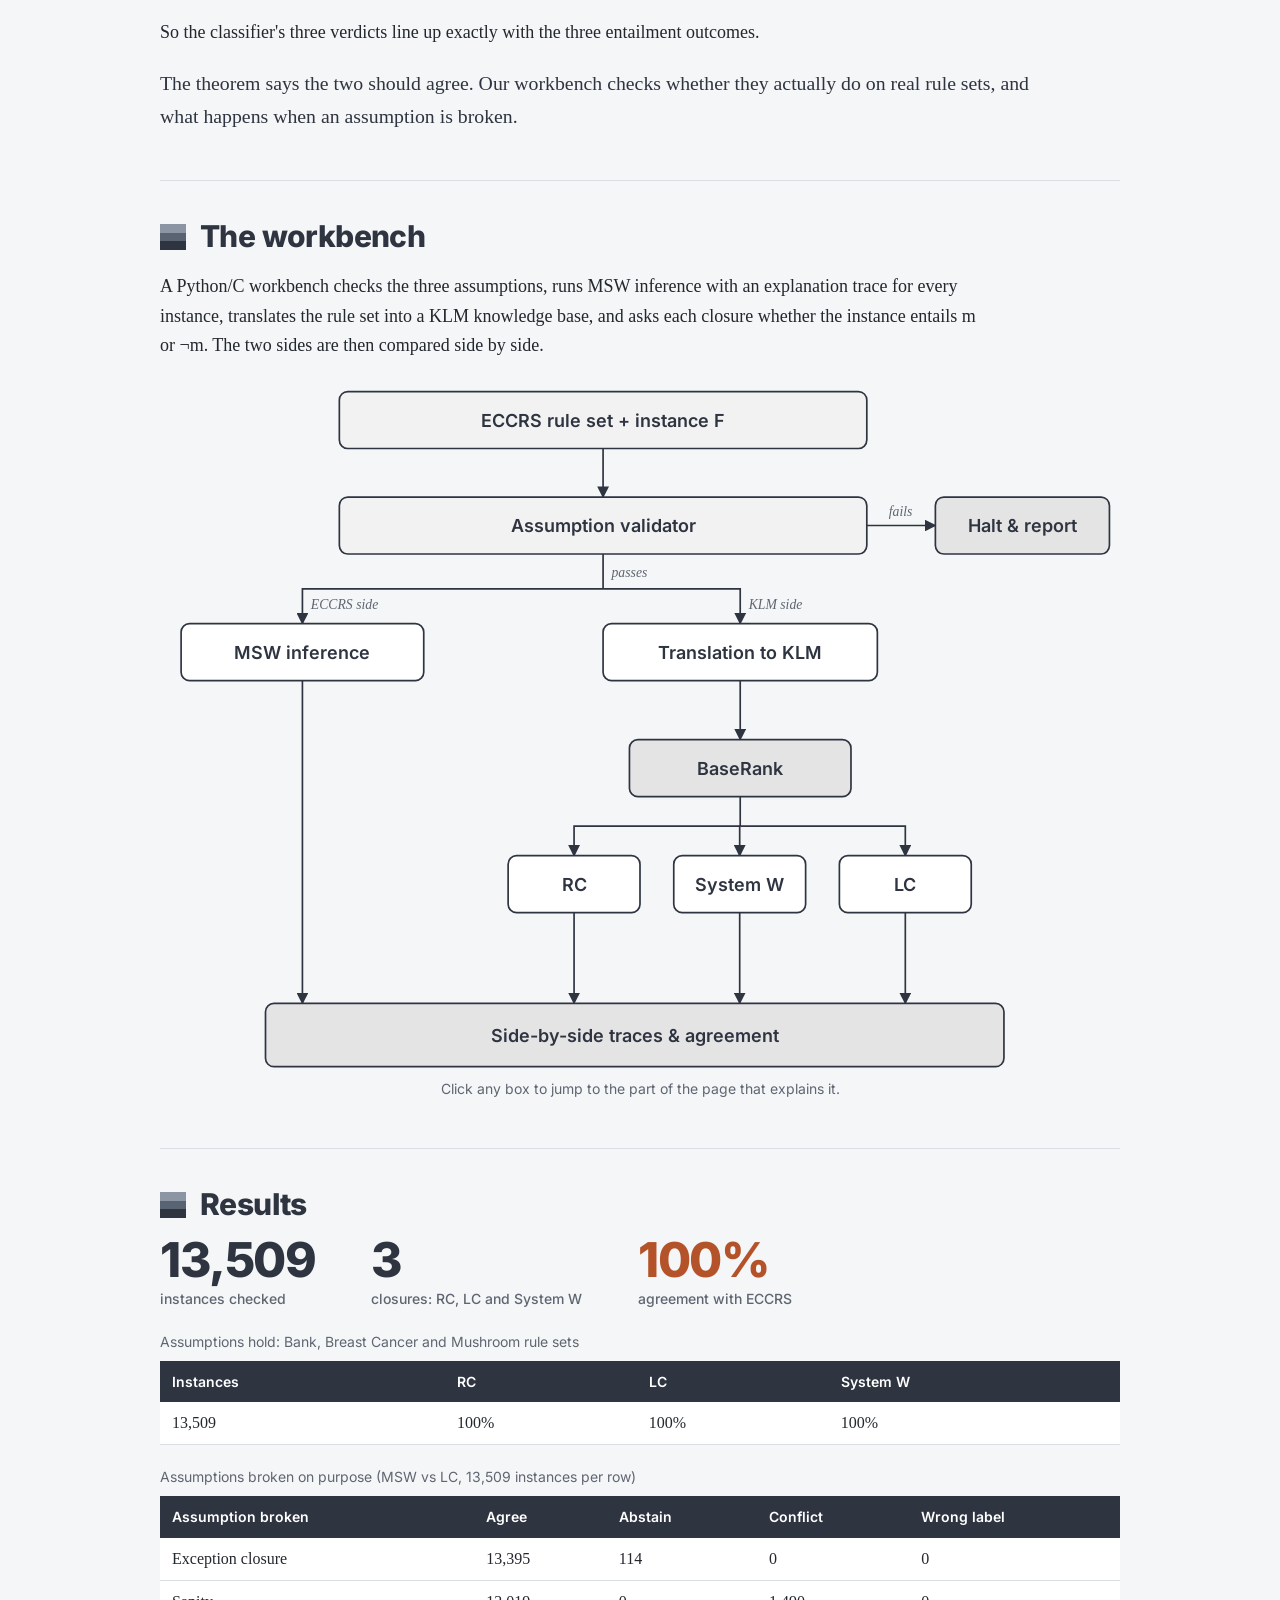
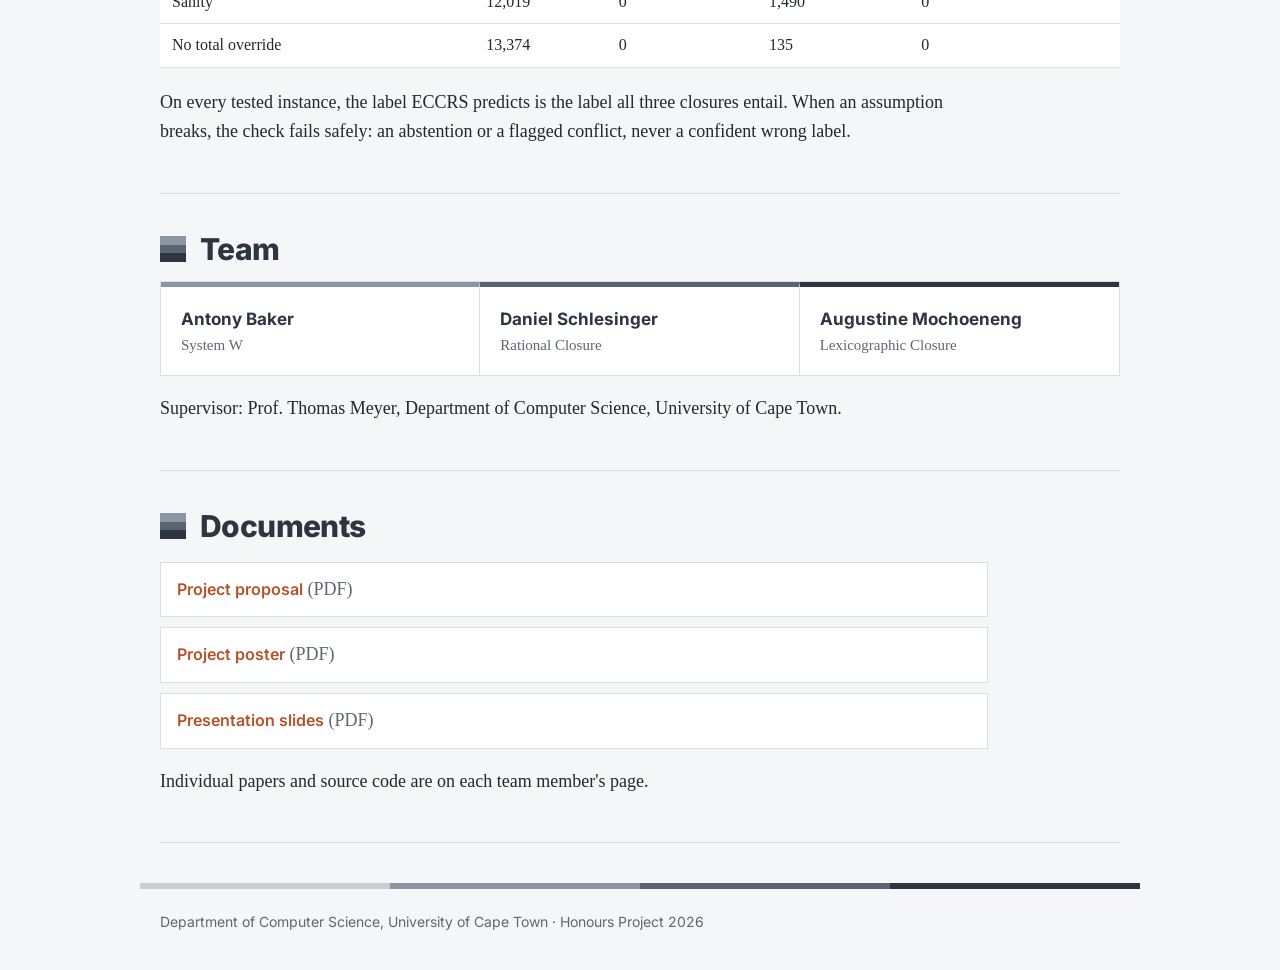
==== commit 9e102470: "fixed styling" ====
--- a/index.html
+++ b/index.html
@@ -79,7 +79,7 @@
     It does not, however establish that the resulting decision is semantically correct under a formal theory of reasoning with exceptions. 
     This motivates checking ECCRS against such a theory: the KLM framework, a standard formal account of defeasible reasoning, 
     where conclusions hold by default but may be withdrawn when more specific information applies, 
-    developed by Kraus, Lehmann and Magidor, <link> </link>. The framework offers several concrete methods for
+    developed by Kraus, Lehmann and Magidor \cite{Kraus90}. The framework offers several concrete methods for
     deciding what a set of default rules implies; we use the following ones: Rational Closure, Lexicographic Closure and System W.
     </p>
     <ul>
@@ -340,7 +340,6 @@
 
   <section id="team">
     <h2>Team</h2>
-    <p>Each of us implemented one closure. Click a team member to see their individual work, paper and source code.</p>
     <div class="cards">
       <a class="card" href="antony/index.html">
         <strong>Antony Baker</strong>
--- a/style.css
+++ b/style.css
@@ -119,8 +119,7 @@
 .hero
 {
   display: grid;
-  grid-template-columns: minmax(0, 0.8fr) minmax(0, 1.2fr);
-  gap: 48px;
+  grid-template-columns: minmax(0, 1fr);
   max-width: 960px;
   margin: 0 auto;
   padding: 48px 20px;
@@ -141,89 +140,11 @@
   max-width: none;
   margin: 12px 0 16px;
   color: var(--slate);
-  font-size: clamp(34px, 3.4vw, 44px);
-}
-
-.summary { margin: 0; max-width: 30em; font-size: 17px; }
+  font-size: clamp(36px, 5vw, 60px);
+}
+
+.summary { margin: 0; max-width: 36em; font-size: 19px; }
 .members { margin: 0; font: 14px var(--sans); color: var(--muted); }
-
-.strata { display: flex; flex-direction: column; margin: 0; border: 1px solid var(--rule); font-family: var(--sans); }
-
-.strata .query
-{
-  padding: 14px 28px;
-  background: var(--card);
-  border-bottom: 1px solid var(--rule);
-  font-size: 15px;
-  color: var(--muted);
-}
-
-.strata .query b { margin-left: 8px; font-size: 17px; color: var(--slate); }
-
-.rank
-{
-  flex: 1;
-  display: grid;
-  grid-template-columns: 44px 1fr auto;
-  align-items: center;
-  gap: 16px;
-  padding: 14px 28px;
-  font-size: 16px;
-  font-weight: 500;
-  line-height: 1.45;
-  color: #fff;
-}
-
-.rank .r { font-size: 28px; font-weight: 800; }
-.rank small { display: block; margin-top: 2px; font-size: 13px; opacity: 0.85; }
-.rank .why { text-align: right; }
-.rank .why b { display: inline-block; padding: 3px 10px; border-radius: 3px; font-size: 14px; }
-
-.rank-0
-{
-  background: repeating-linear-gradient(135deg, #DDE1E6 0 7px, #E8EBEE 7px 14px);
-  color: var(--slate);
-}
-.rank-0 .r, .rank-0 .why { color: var(--s2); }
-.rank-0 .why b { color: var(--rust); border: 1.5px solid var(--rust); background: var(--bg); }
-
-.rank-1 { background: var(--s2); }
-.rank-1 .why { color: #E2E5E9; }
-.rank-1 .why b { background: var(--rust); color: #fff; }
-
-.rank-inf { flex: 0.7; background: var(--slate); }
-
-.strata .ranked
-{
-  padding: 8px 28px;
-  background: var(--bg);
-  border-bottom: 1px solid var(--rule);
-  font-size: 13px;
-  color: var(--muted);
-}
-
-.strata .verdicts
-{
-  display: grid;
-  grid-template-columns: repeat(4, 1fr);
-  background: var(--card);
-  border-top: 1px solid var(--rule);
-  text-align: left;
-}
-
-.verdicts span
-{
-  padding: 10px 14px;
-  border-right: 1px solid var(--rule);
-  font-size: 15px;
-  font-weight: 600;
-  color: var(--rust);
-}
-
-.verdicts span:first-child { background: var(--slate); color: #fff; }
-.verdicts span:last-child { border-right: 0; }
-.verdicts small { display: block; font-size: 12px; font-weight: 500; color: var(--muted); }
-.verdicts span:first-child small { color: var(--s0); }
 
 header.home nav
 {
@@ -275,8 +196,6 @@
 .lead
 {
   margin: 0 0 22px;
-  padding-left: 22px;
-  border-left: 4px solid var(--rust);
   font-size: 21px;
   line-height: 1.55;
 }
@@ -351,12 +270,9 @@
   gap: 8px 24px;
   padding: 16px 18px;
   border-bottom: 1px solid var(--rule);
-  border-left: 6px solid var(--s1);
   overflow-x: auto;
 }
 
-.step:nth-child(2) { border-left-color: var(--s2); }
-.step:nth-child(n+3) { border-left-color: var(--slate); }
 .step:last-child { border-bottom: 0; }
 
 .step .what { flex: 0 1 300px; }
@@ -490,7 +406,6 @@
   padding: 12px 16px;
   background: var(--card);
   border: 1px solid var(--rule);
-  border-left: 4px solid var(--rust);
   color: var(--muted);
 }
 
@@ -536,14 +451,8 @@
   header h1 { max-width: none; }
   nav { max-width: none; gap: 4px 20px; }
 
-  .hero { grid-template-columns: 1fr; gap: 32px; padding: 32px 20px; }
-
-  .rank { grid-template-columns: 32px 1fr; padding: 14px 20px; }
-  .rank .why { grid-column: 2; text-align: left; }
-  .strata .query, .strata .ranked { padding-left: 20px; padding-right: 20px; }
-  .strata .verdicts { grid-template-columns: 1fr 1fr; }
-  .verdicts span:nth-child(2) { border-right: 0; }
-  .verdicts span:nth-child(-n+2) { border-bottom: 1px solid var(--rule); }
+  .hero { padding: 32px 20px; }
+
 
   h2 { font-size: 26px; }
   .lead { font-size: 19px; }
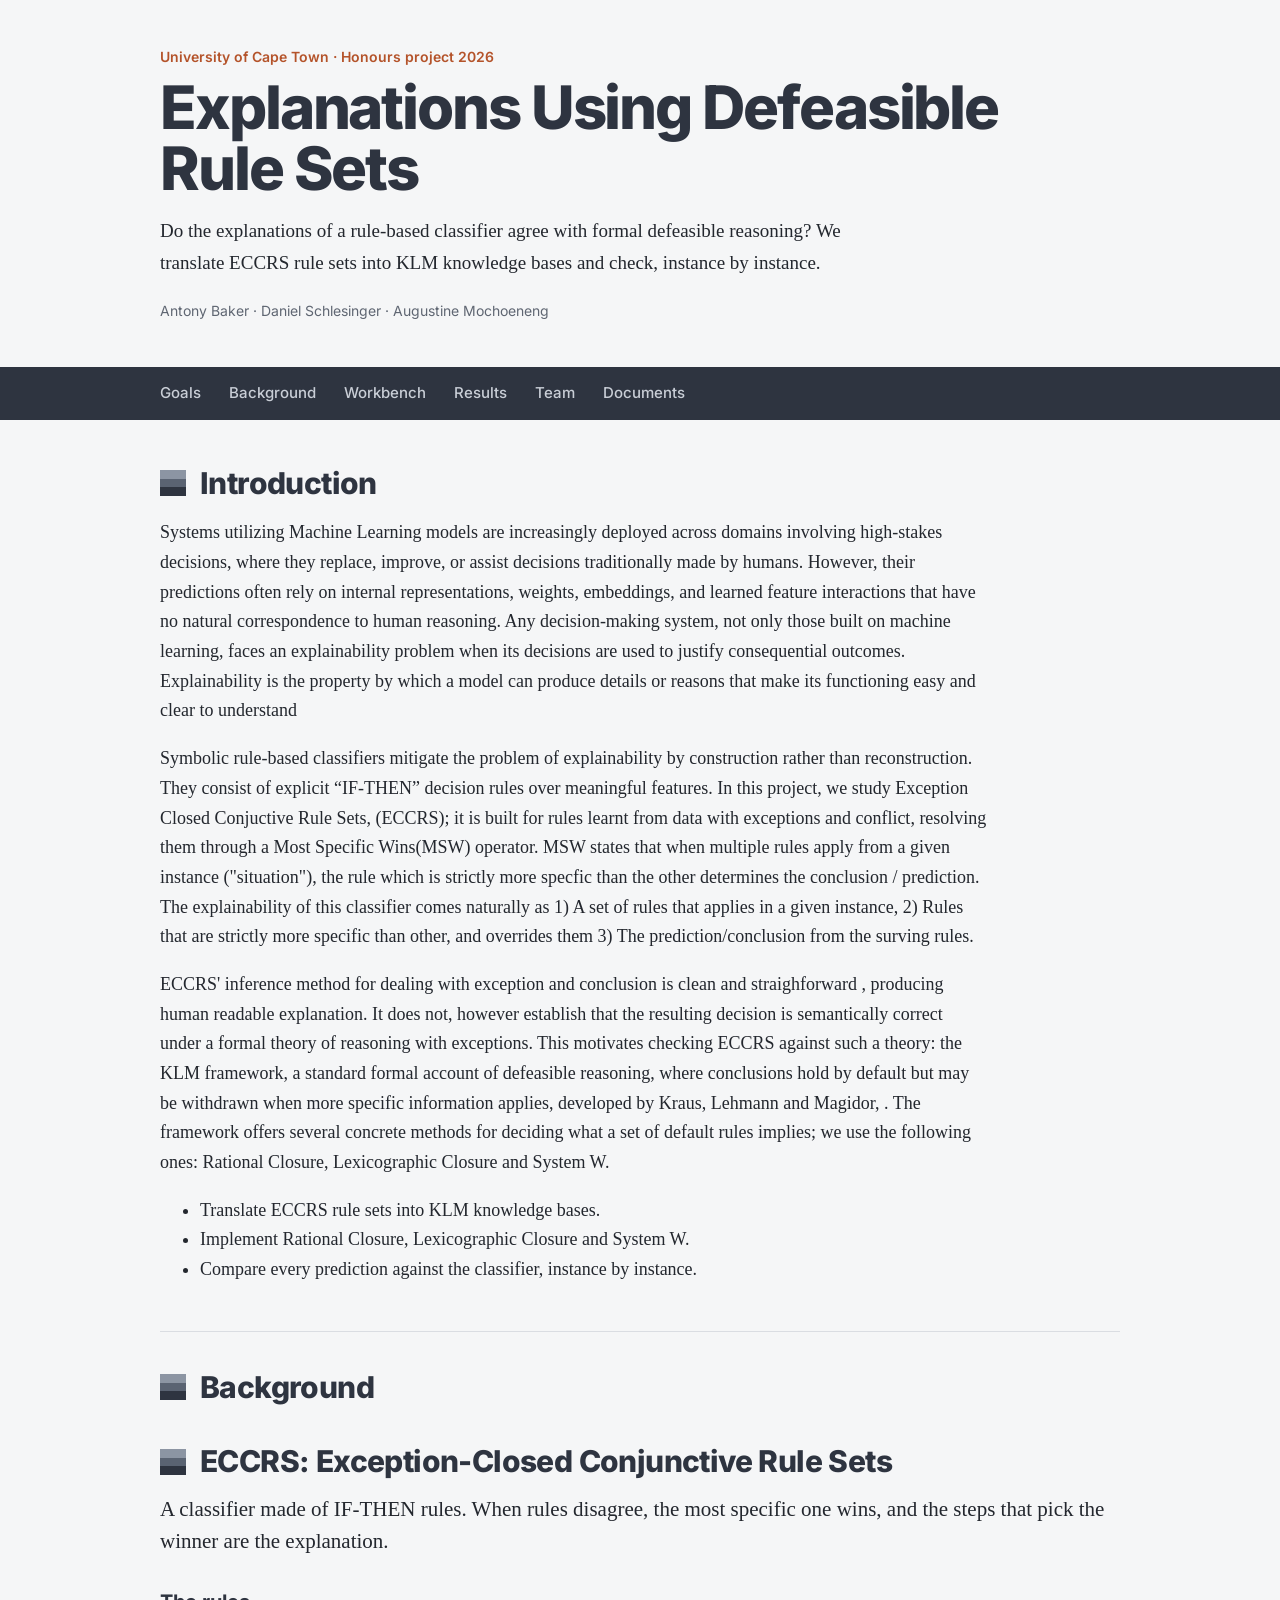
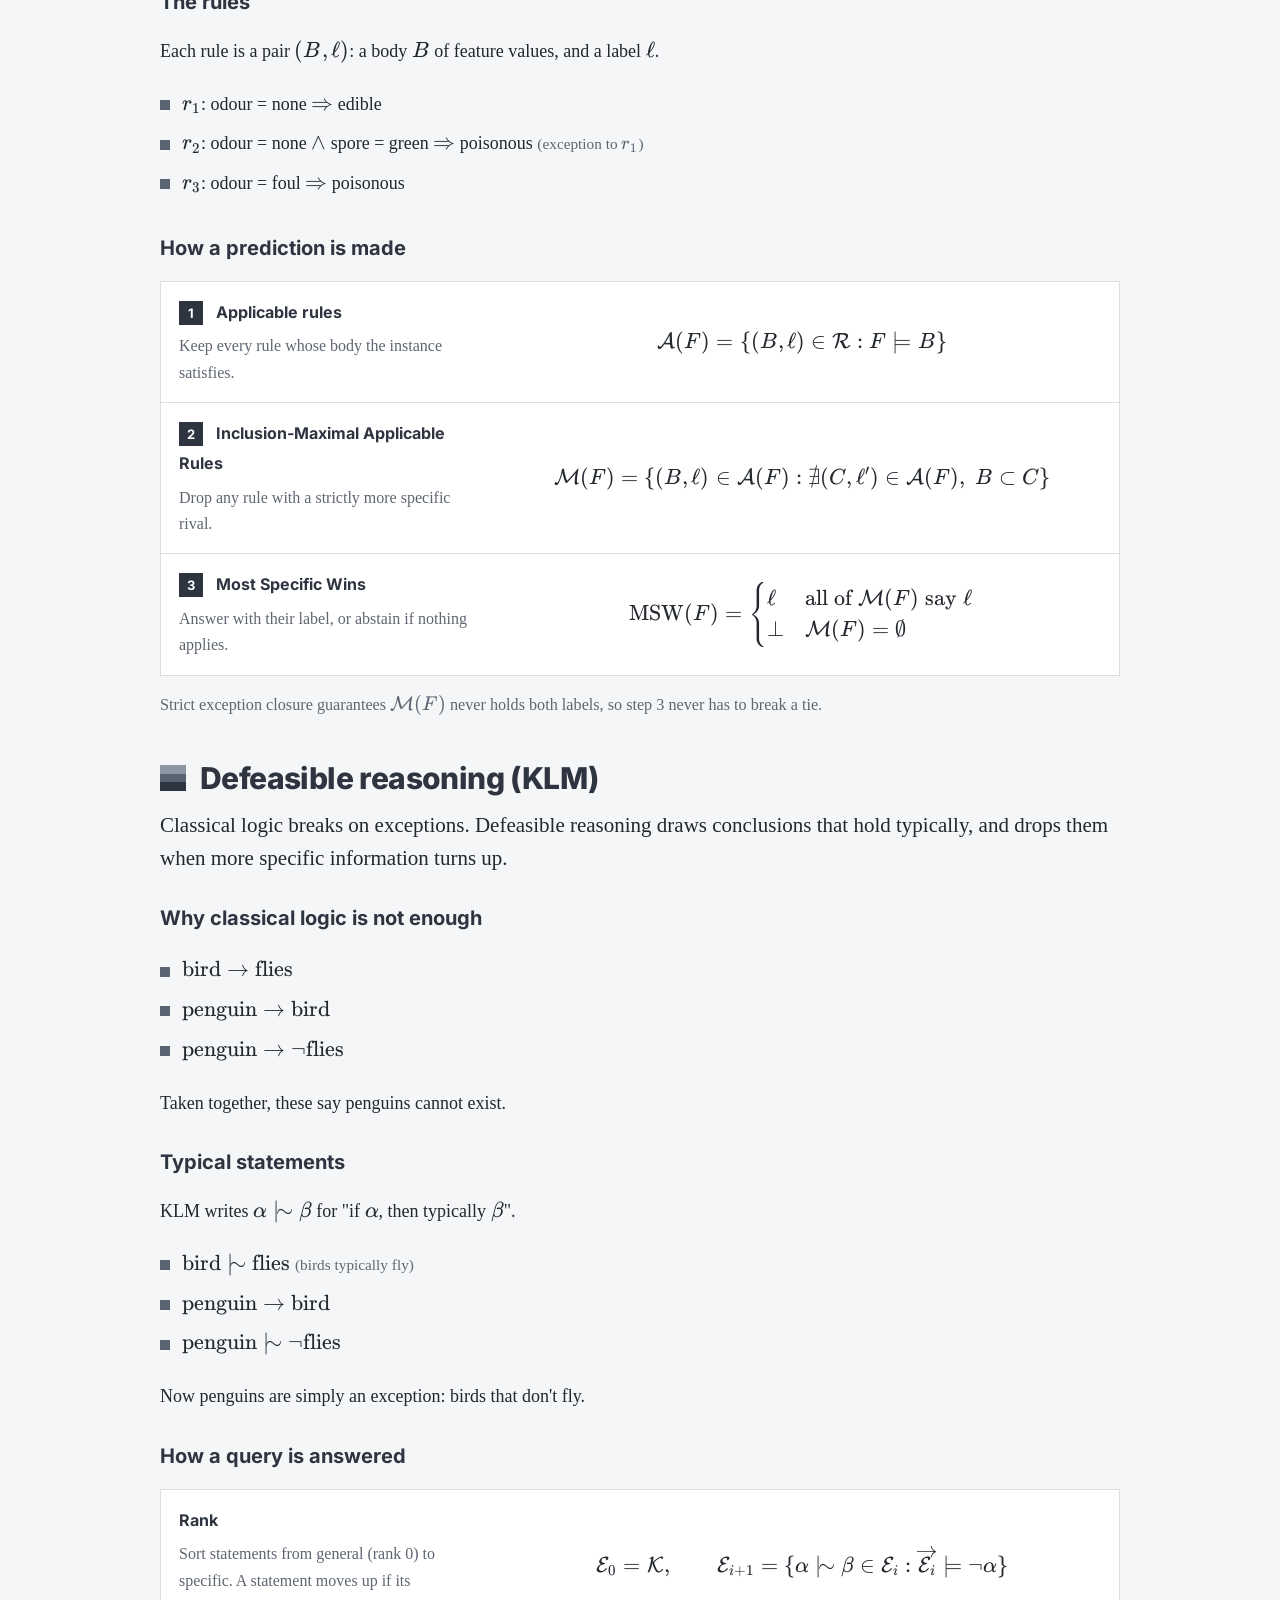
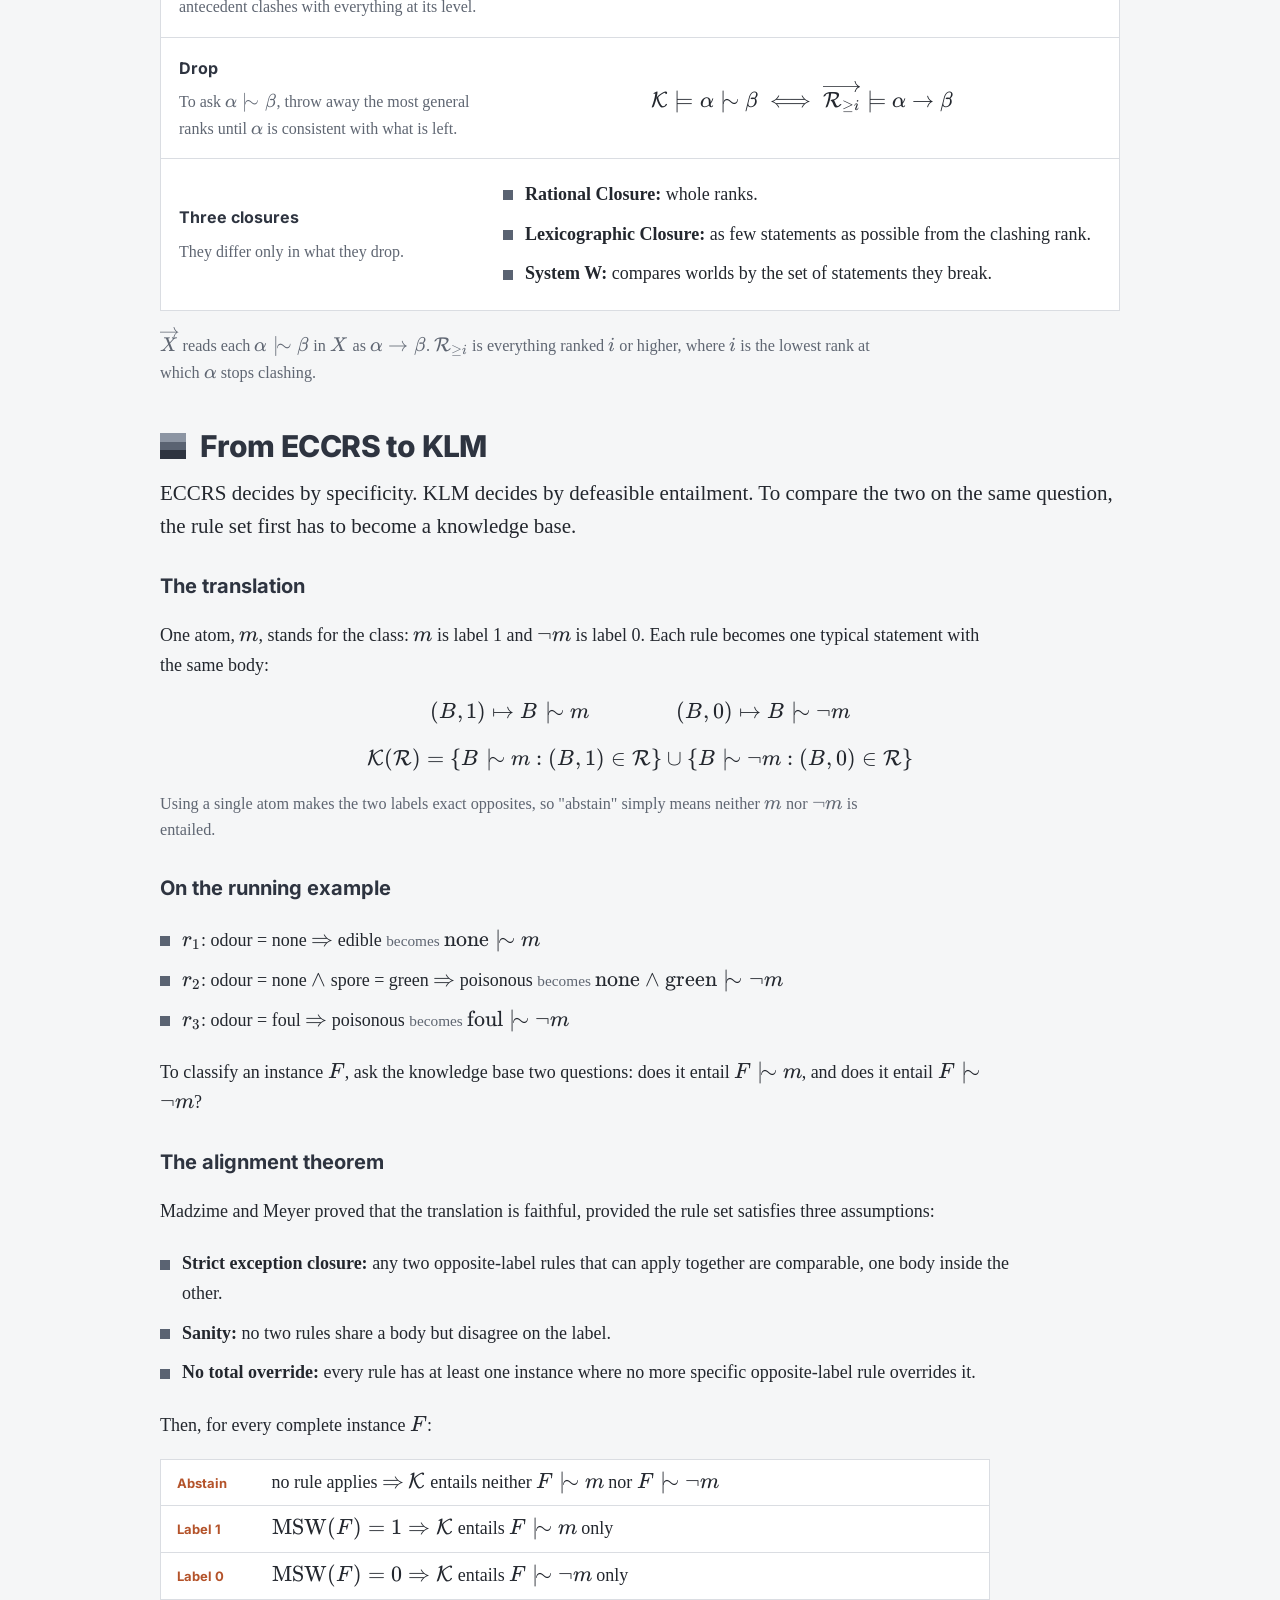
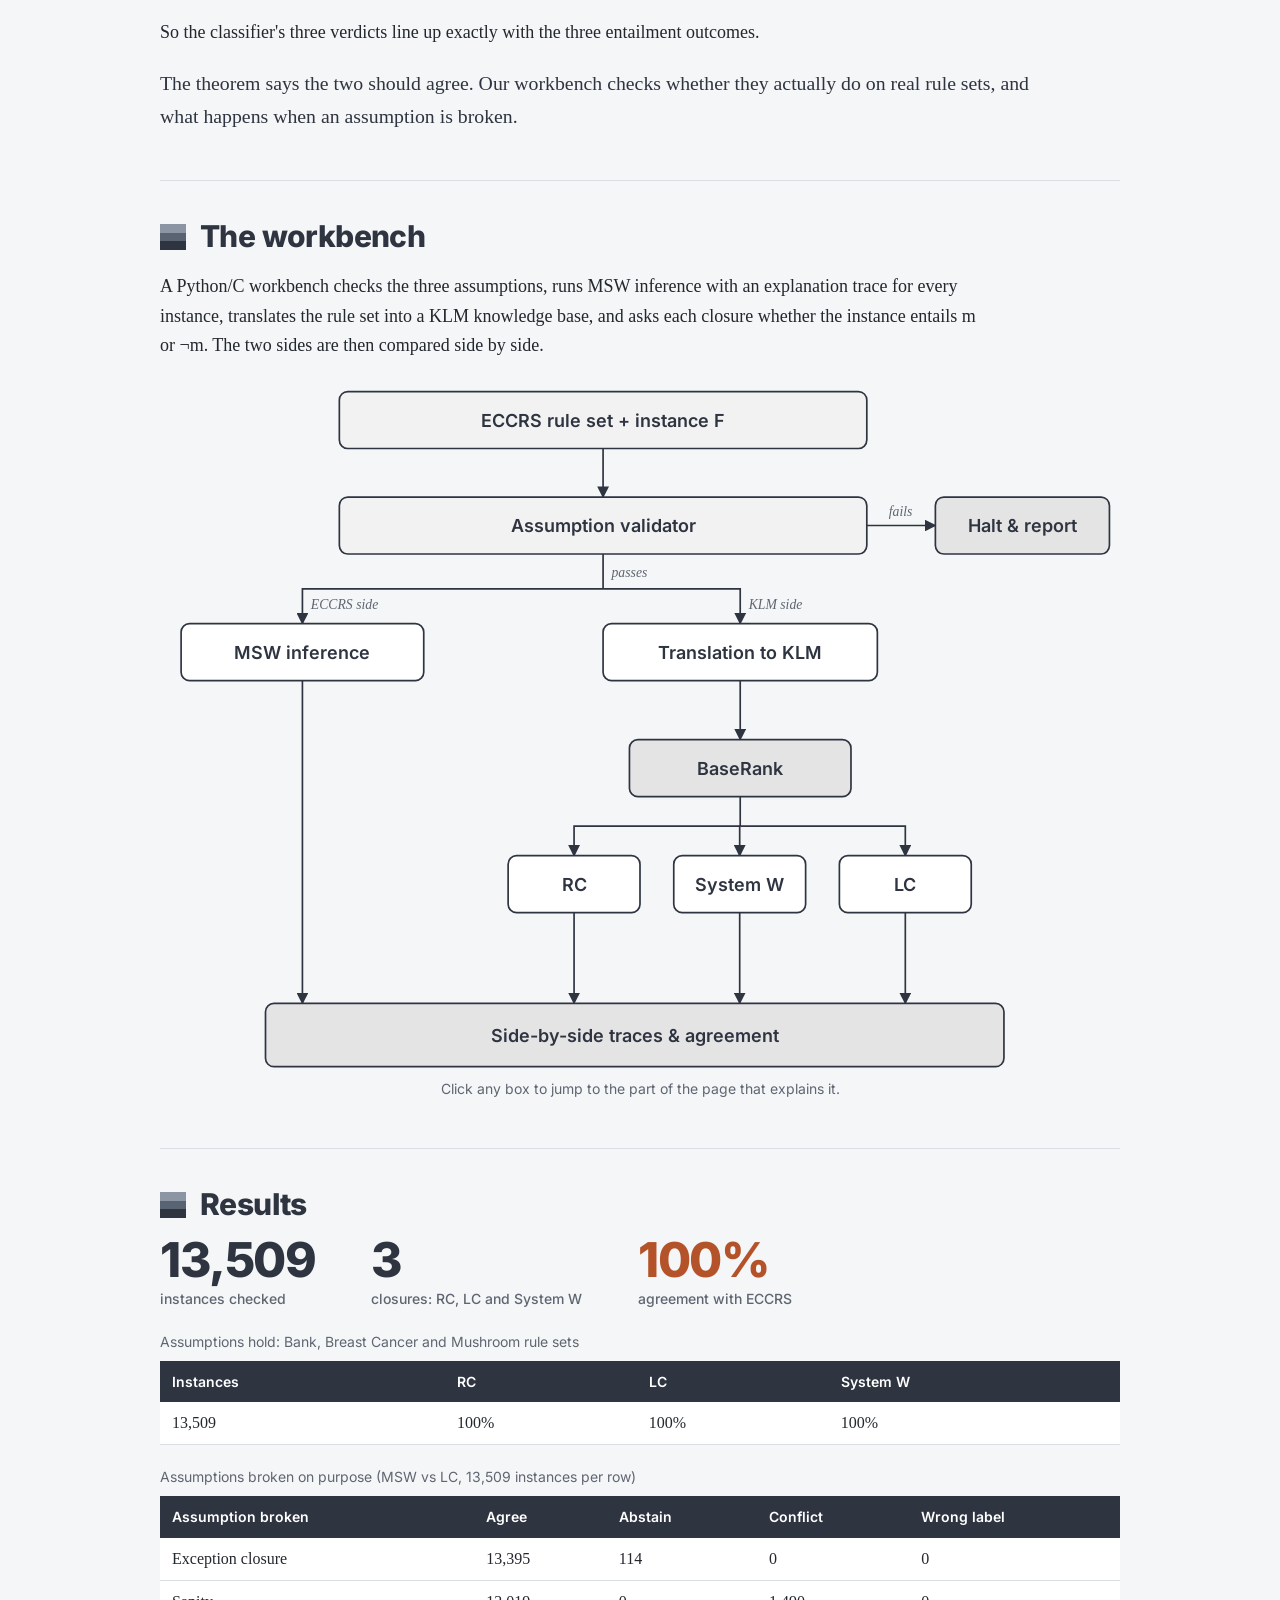
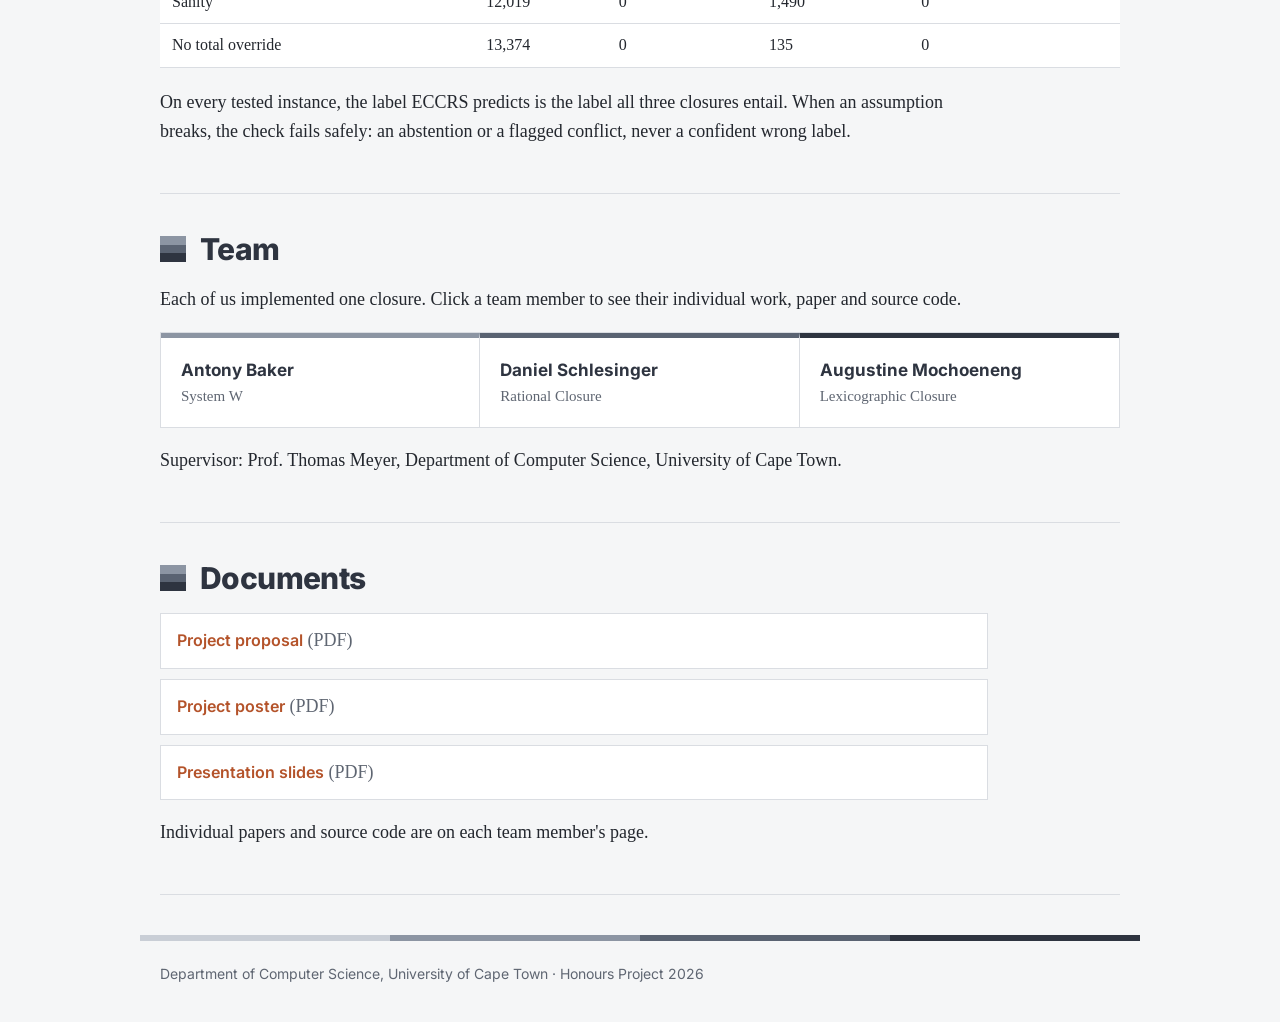
==== commit 1491acc4: "my changes" ====
--- a/index.html
+++ b/index.html
@@ -79,7 +79,7 @@
     It does not, however establish that the resulting decision is semantically correct under a formal theory of reasoning with exceptions. 
     This motivates checking ECCRS against such a theory: the KLM framework, a standard formal account of defeasible reasoning, 
     where conclusions hold by default but may be withdrawn when more specific information applies, 
-    developed by Kraus, Lehmann and Magidor \cite{Kraus90}. The framework offers several concrete methods for
+    developed by Kraus, Lehmann and Magidor, <link> </link>. The framework offers several concrete methods for
     deciding what a set of default rules implies; we use the following ones: Rational Closure, Lexicographic Closure and System W.
     </p>
     <ul>
@@ -293,7 +293,7 @@
         <a href="#broken"><rect x="735" y="110" width="165" height="54" rx="8" fill="#E4E4E4"/><text x="817.5" y="137">Halt &amp; report</text></a>
         <a href="#msw"><rect x="20" y="230" width="230" height="54" rx="8" fill="#FFFFFF"/><text x="135" y="257">MSW inference</text></a>
         <a href="#translation"><rect x="420" y="230" width="260" height="54" rx="8" fill="#FFFFFF"/><text x="550" y="257">Translation to KLM</text></a>
-        <a href="#ranking"><rect x="445" y="340" width="210" height="54" rx="8" fill="#E4E4E4"/><text x="550" y="367">BaseRank</text></a>
+        <a href="daniel/index.html#ranking"><rect x="445" y="340" width="210" height="54" rx="8" fill="#E4E4E4"/><text x="550" y="367">BaseRank</text></a>
         <a href="daniel/index.html"><rect x="330" y="450" width="125" height="54" rx="8" fill="#FFFFFF"/><text x="392.5" y="477">RC</text></a>
         <a href="antony/index.html"><rect x="487" y="450" width="125" height="54" rx="8" fill="#FFFFFF"/><text x="549.5" y="477">System W</text></a>
         <a href="august/index.html"><rect x="644" y="450" width="125" height="54" rx="8" fill="#FFFFFF"/><text x="706.5" y="477">LC</text></a>
@@ -340,6 +340,7 @@
 
   <section id="team">
     <h2>Team</h2>
+    <p>Each of us implemented one closure. Click a team member to see their individual work, paper and source code.</p>
     <div class="cards">
       <a class="card" href="antony/index.html">
         <strong>Antony Baker</strong>
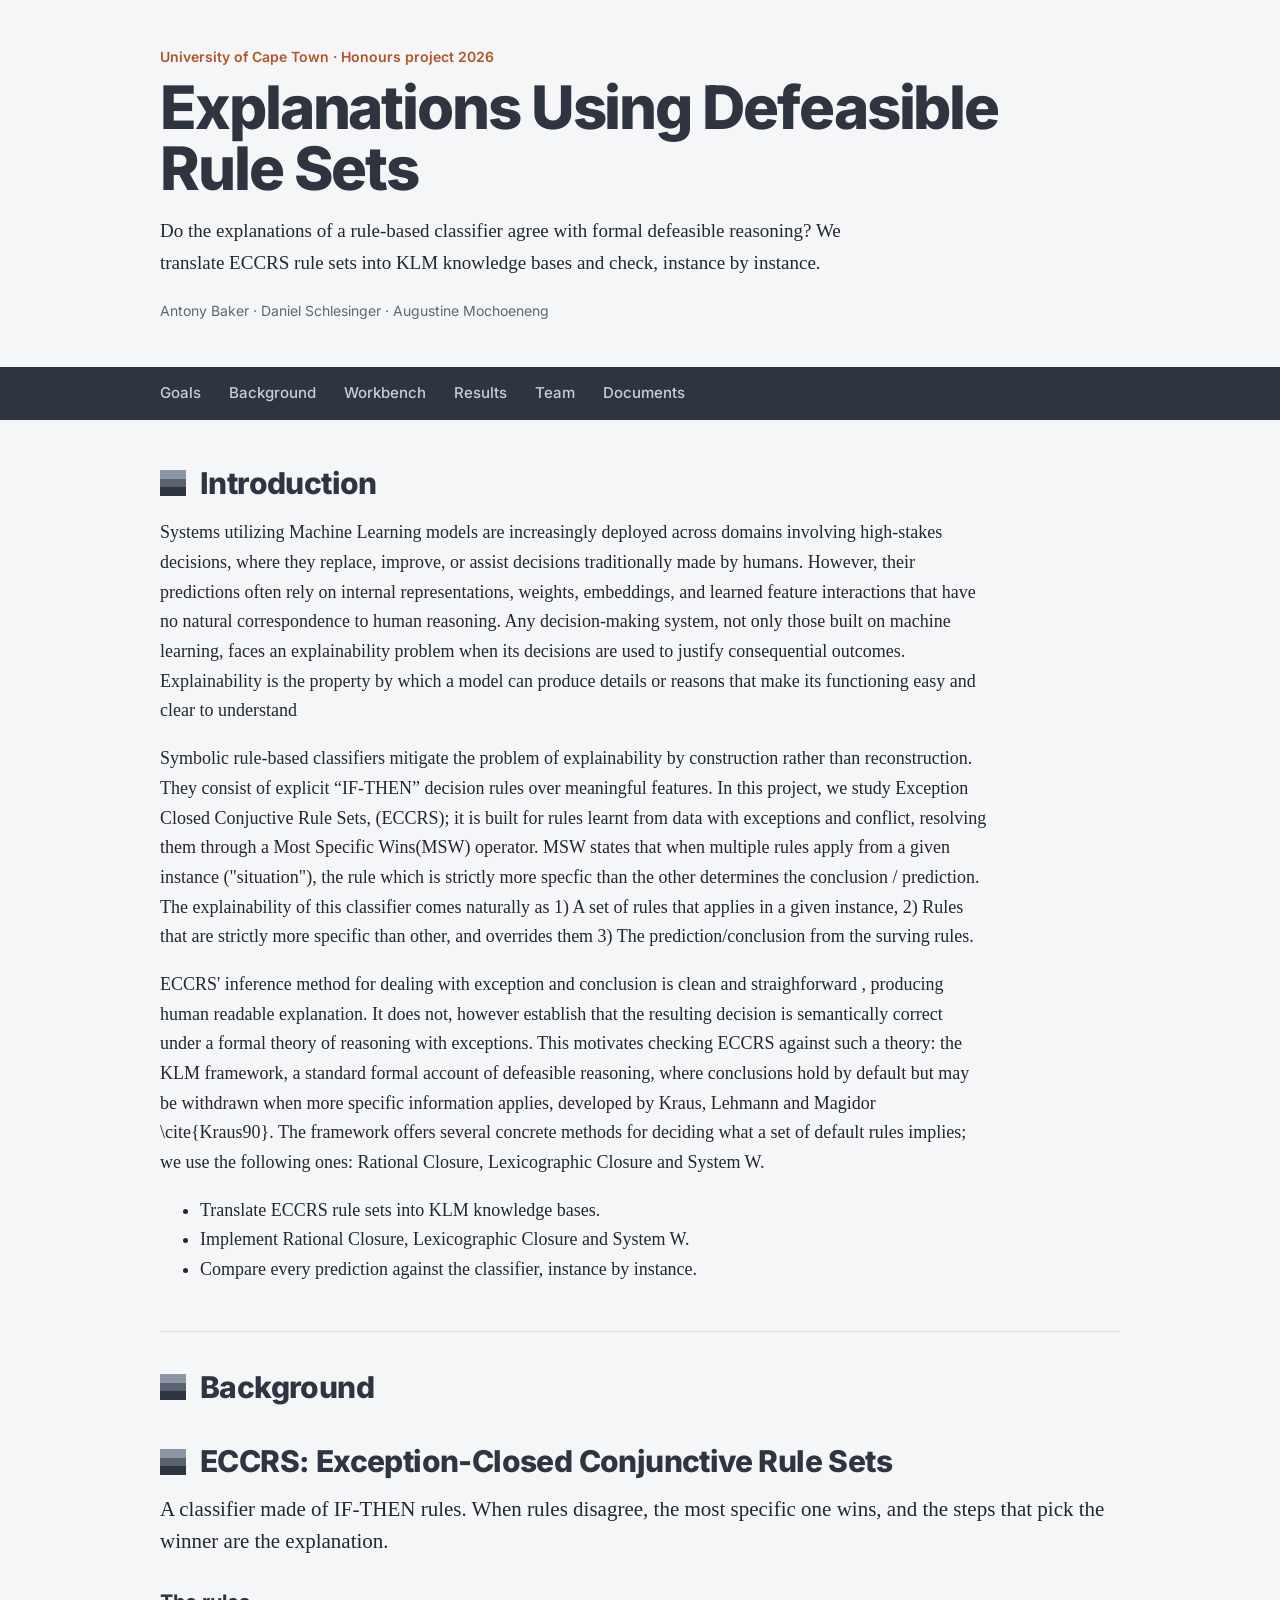
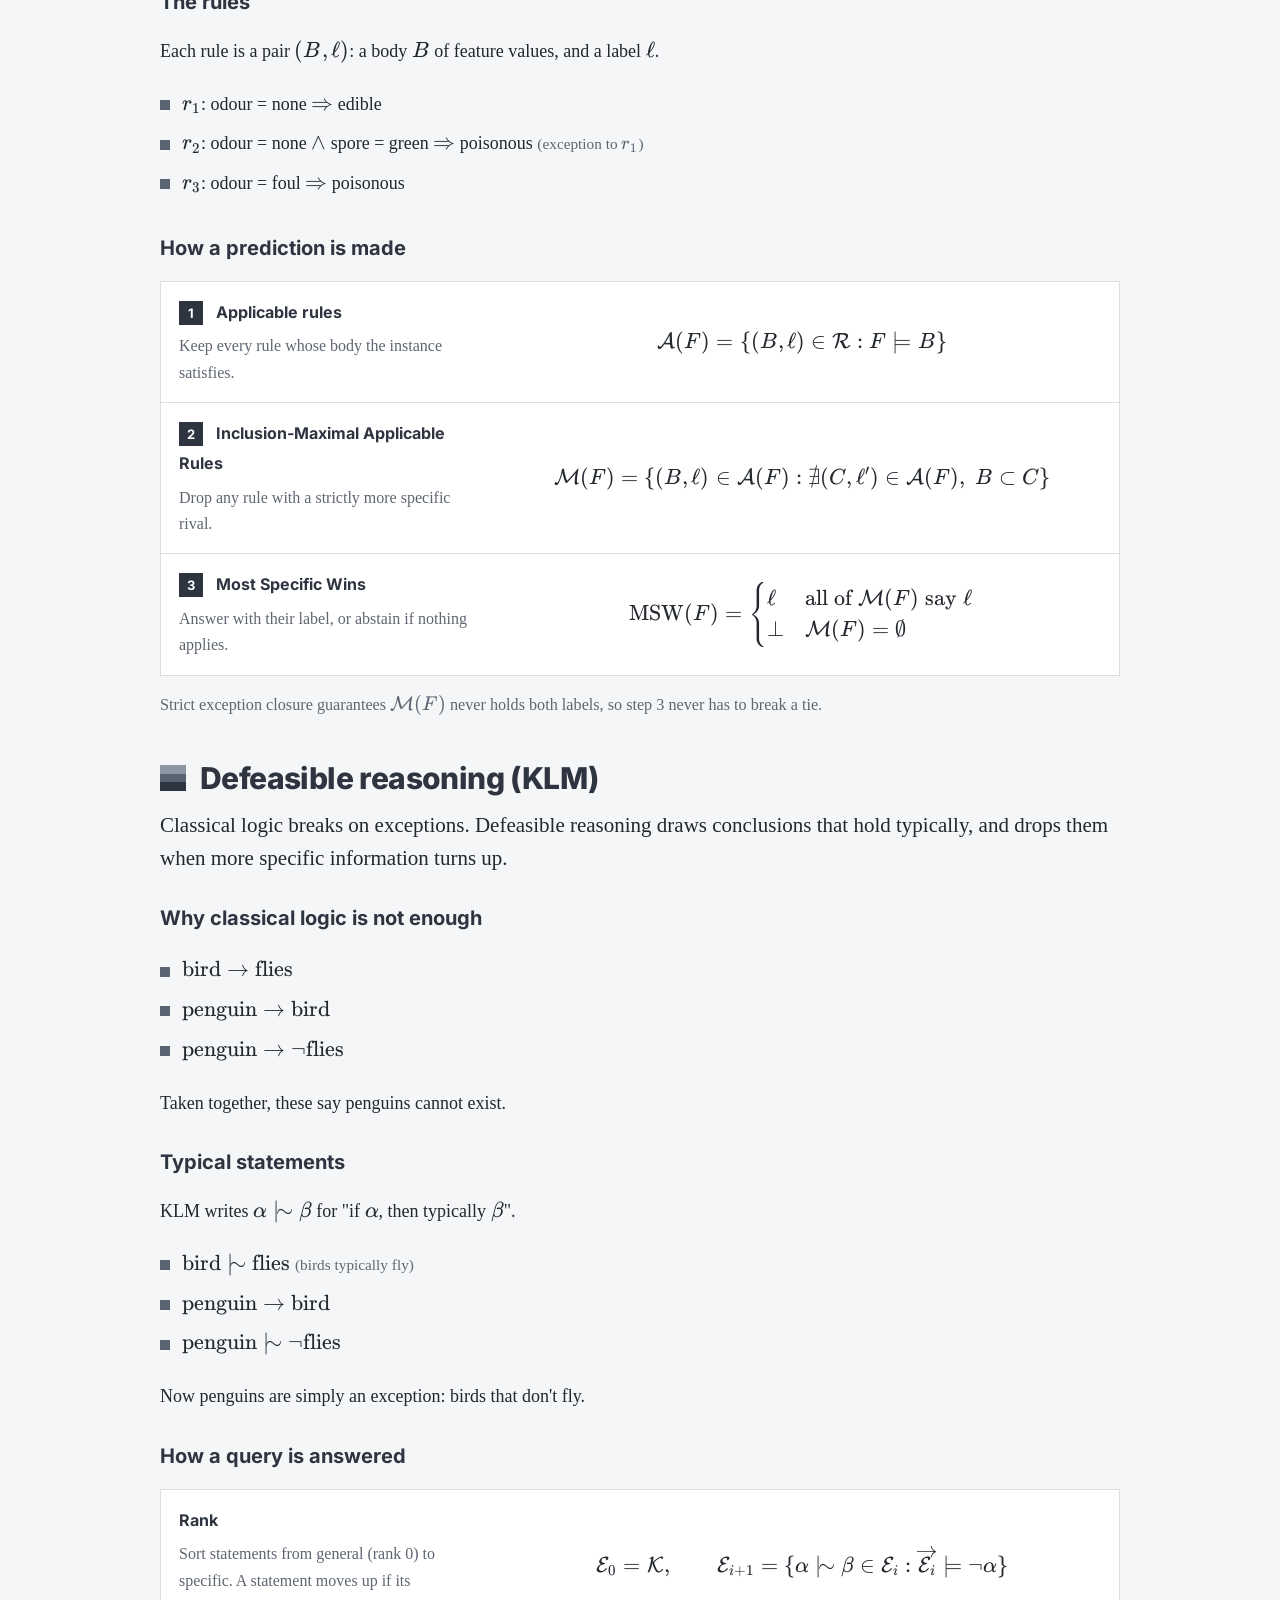
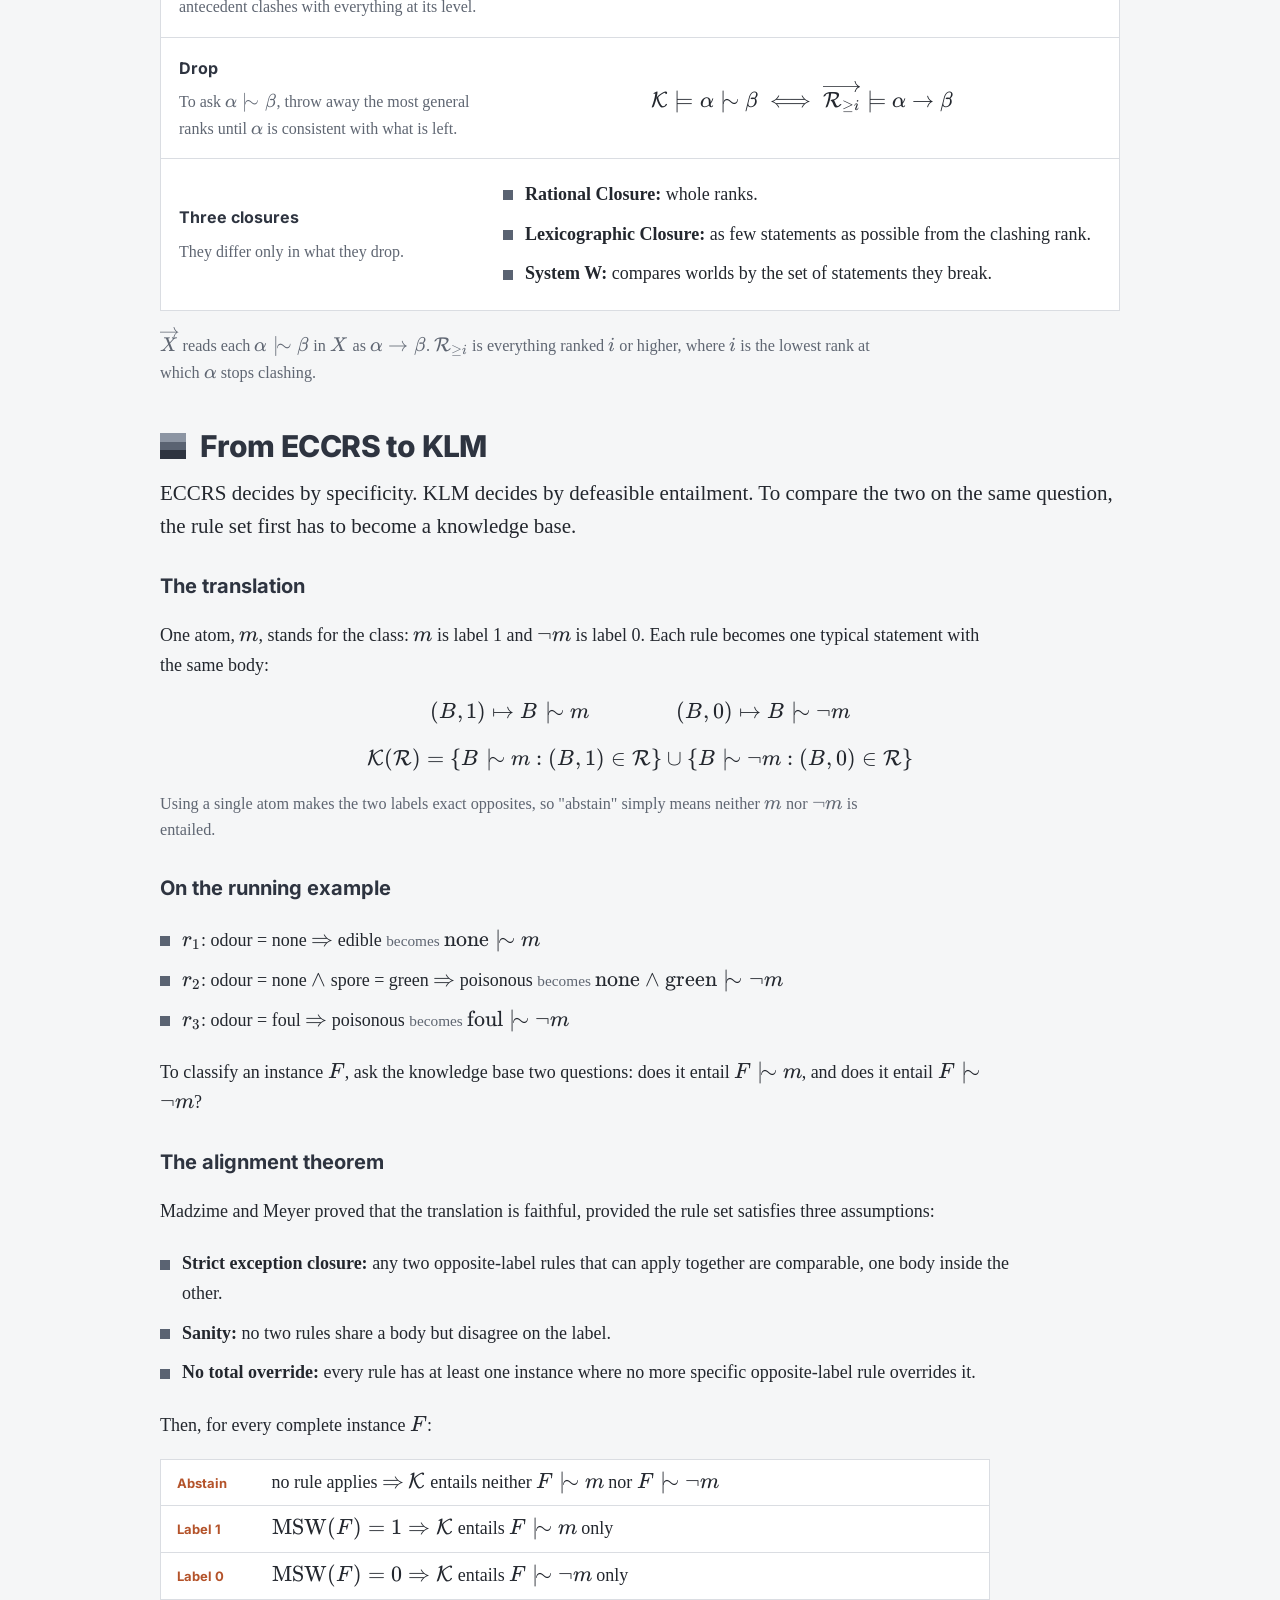
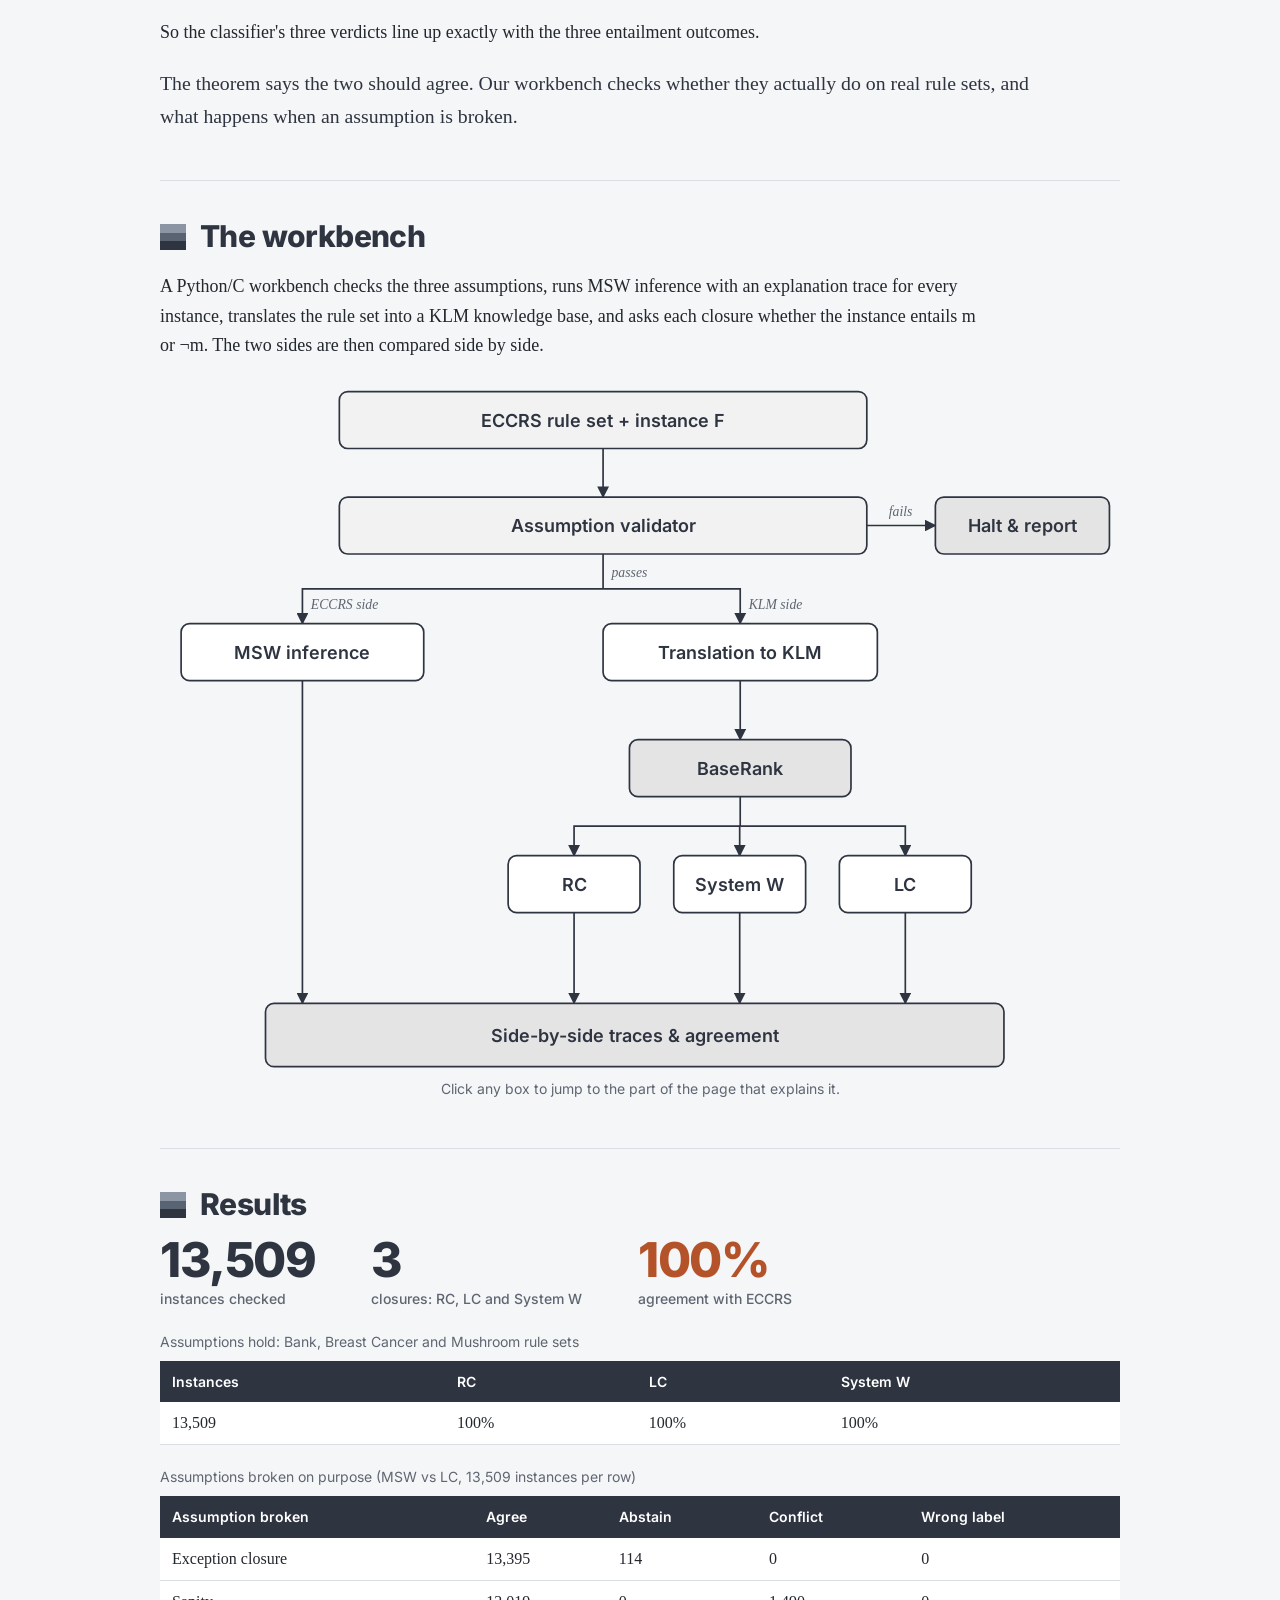
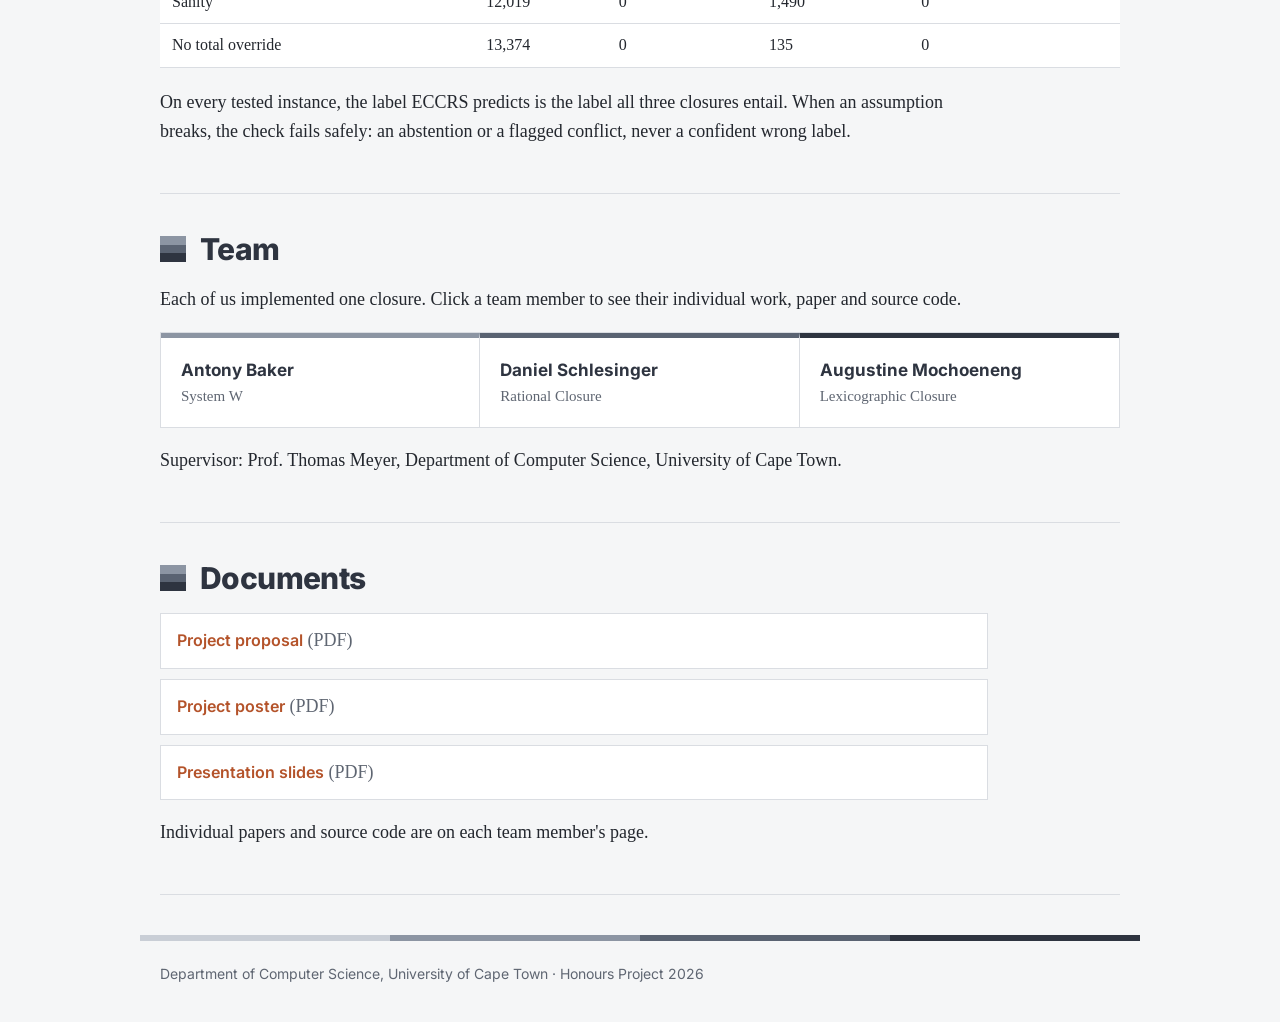
==== commit 09a06207: "added small prompt" ====
--- a/index.html
+++ b/index.html
@@ -79,7 +79,7 @@
     It does not, however establish that the resulting decision is semantically correct under a formal theory of reasoning with exceptions. 
     This motivates checking ECCRS against such a theory: the KLM framework, a standard formal account of defeasible reasoning, 
     where conclusions hold by default but may be withdrawn when more specific information applies, 
-    developed by Kraus, Lehmann and Magidor, <link> </link>. The framework offers several concrete methods for
+    developed by Kraus, Lehmann and Magidor \cite{Kraus90}. The framework offers several concrete methods for
     deciding what a set of default rules implies; we use the following ones: Rational Closure, Lexicographic Closure and System W.
     </p>
     <ul>
@@ -293,7 +293,7 @@
         <a href="#broken"><rect x="735" y="110" width="165" height="54" rx="8" fill="#E4E4E4"/><text x="817.5" y="137">Halt &amp; report</text></a>
         <a href="#msw"><rect x="20" y="230" width="230" height="54" rx="8" fill="#FFFFFF"/><text x="135" y="257">MSW inference</text></a>
         <a href="#translation"><rect x="420" y="230" width="260" height="54" rx="8" fill="#FFFFFF"/><text x="550" y="257">Translation to KLM</text></a>
-        <a href="daniel/index.html#ranking"><rect x="445" y="340" width="210" height="54" rx="8" fill="#E4E4E4"/><text x="550" y="367">BaseRank</text></a>
+        <a href="#ranking"><rect x="445" y="340" width="210" height="54" rx="8" fill="#E4E4E4"/><text x="550" y="367">BaseRank</text></a>
         <a href="daniel/index.html"><rect x="330" y="450" width="125" height="54" rx="8" fill="#FFFFFF"/><text x="392.5" y="477">RC</text></a>
         <a href="antony/index.html"><rect x="487" y="450" width="125" height="54" rx="8" fill="#FFFFFF"/><text x="549.5" y="477">System W</text></a>
         <a href="august/index.html"><rect x="644" y="450" width="125" height="54" rx="8" fill="#FFFFFF"/><text x="706.5" y="477">LC</text></a>
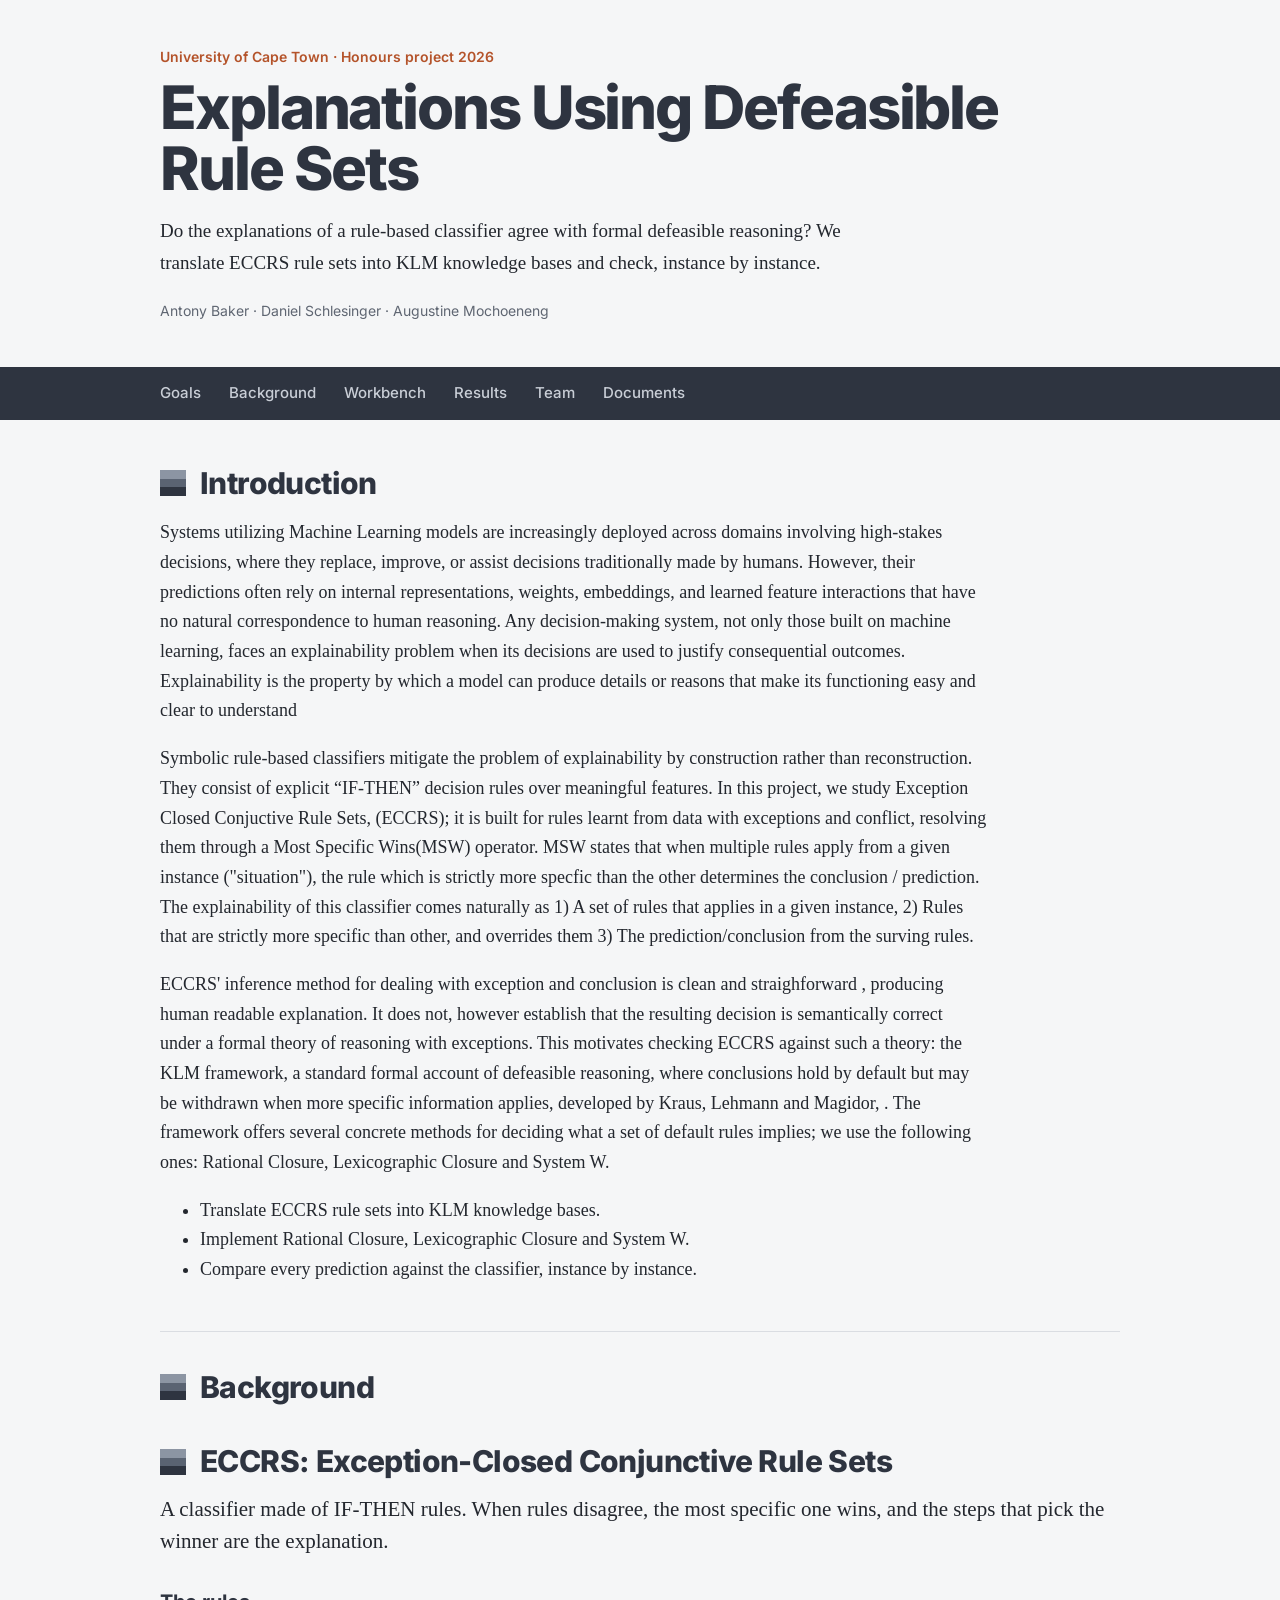
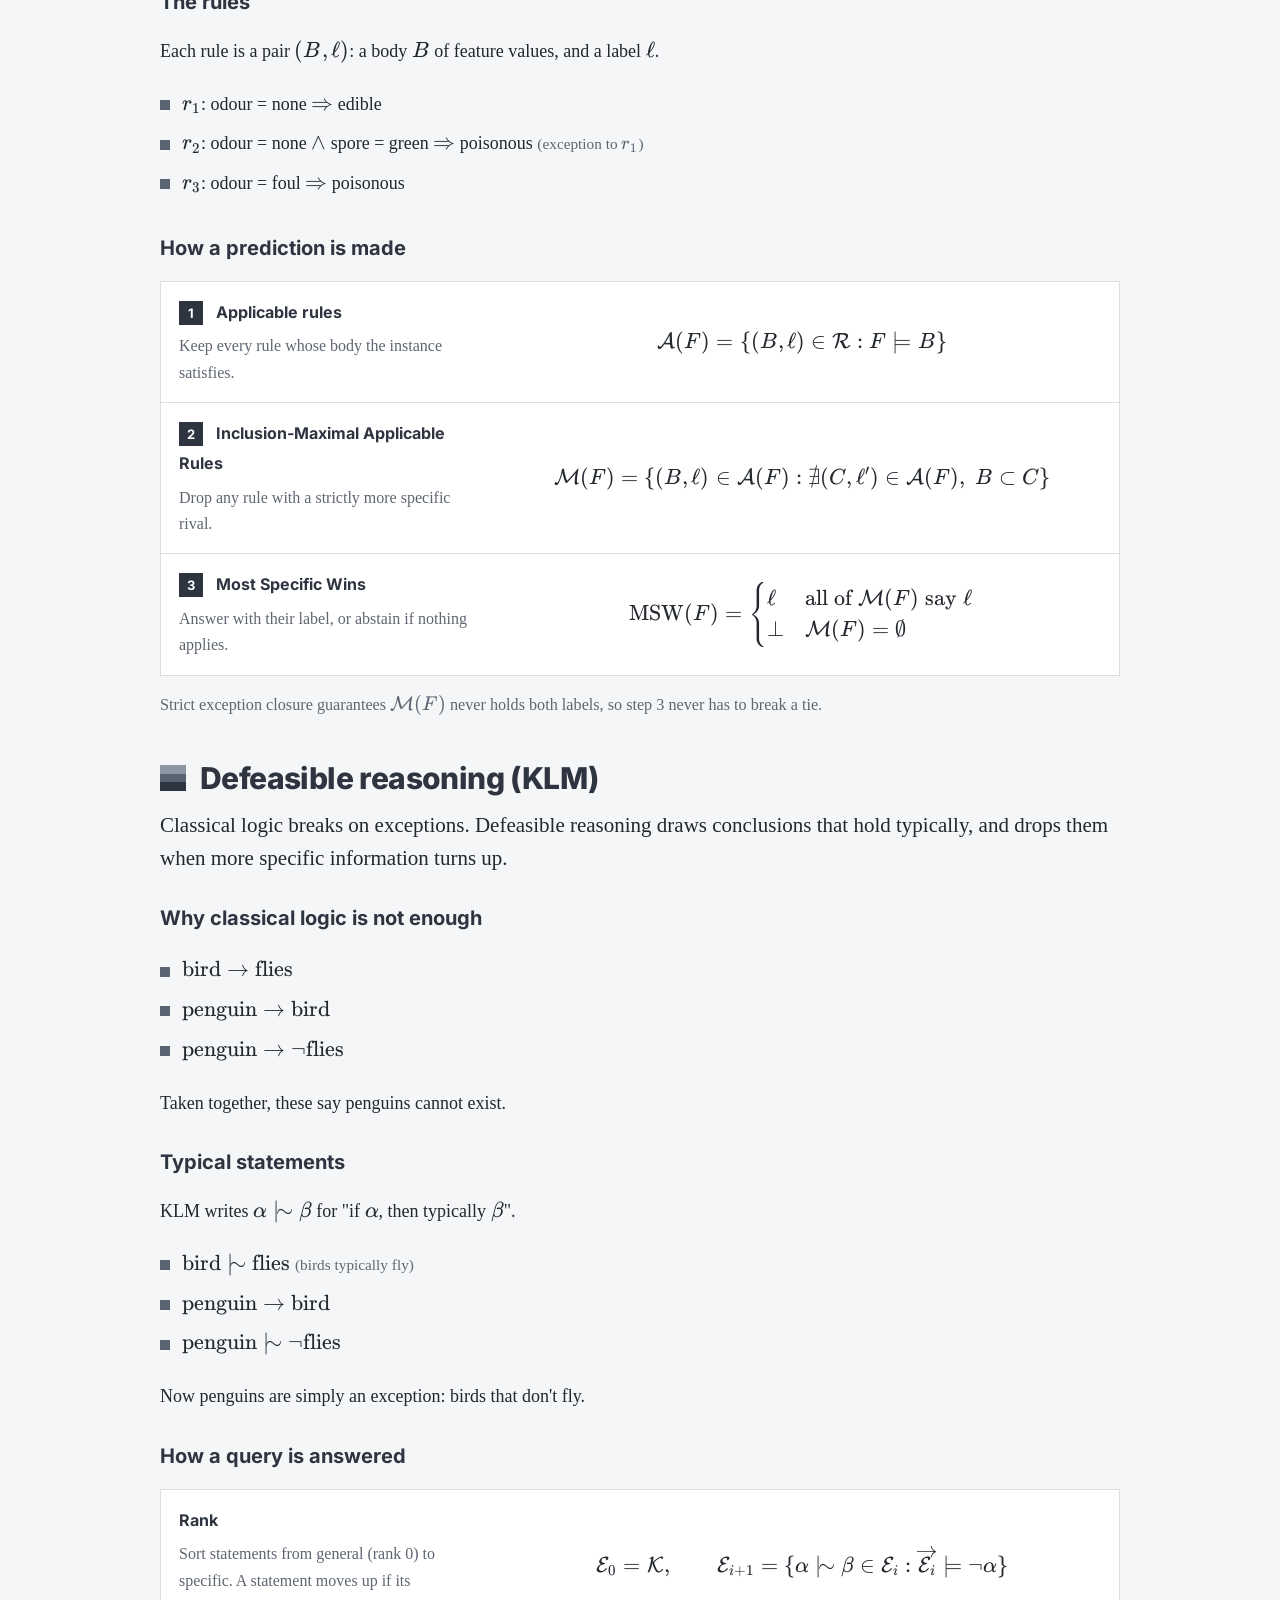
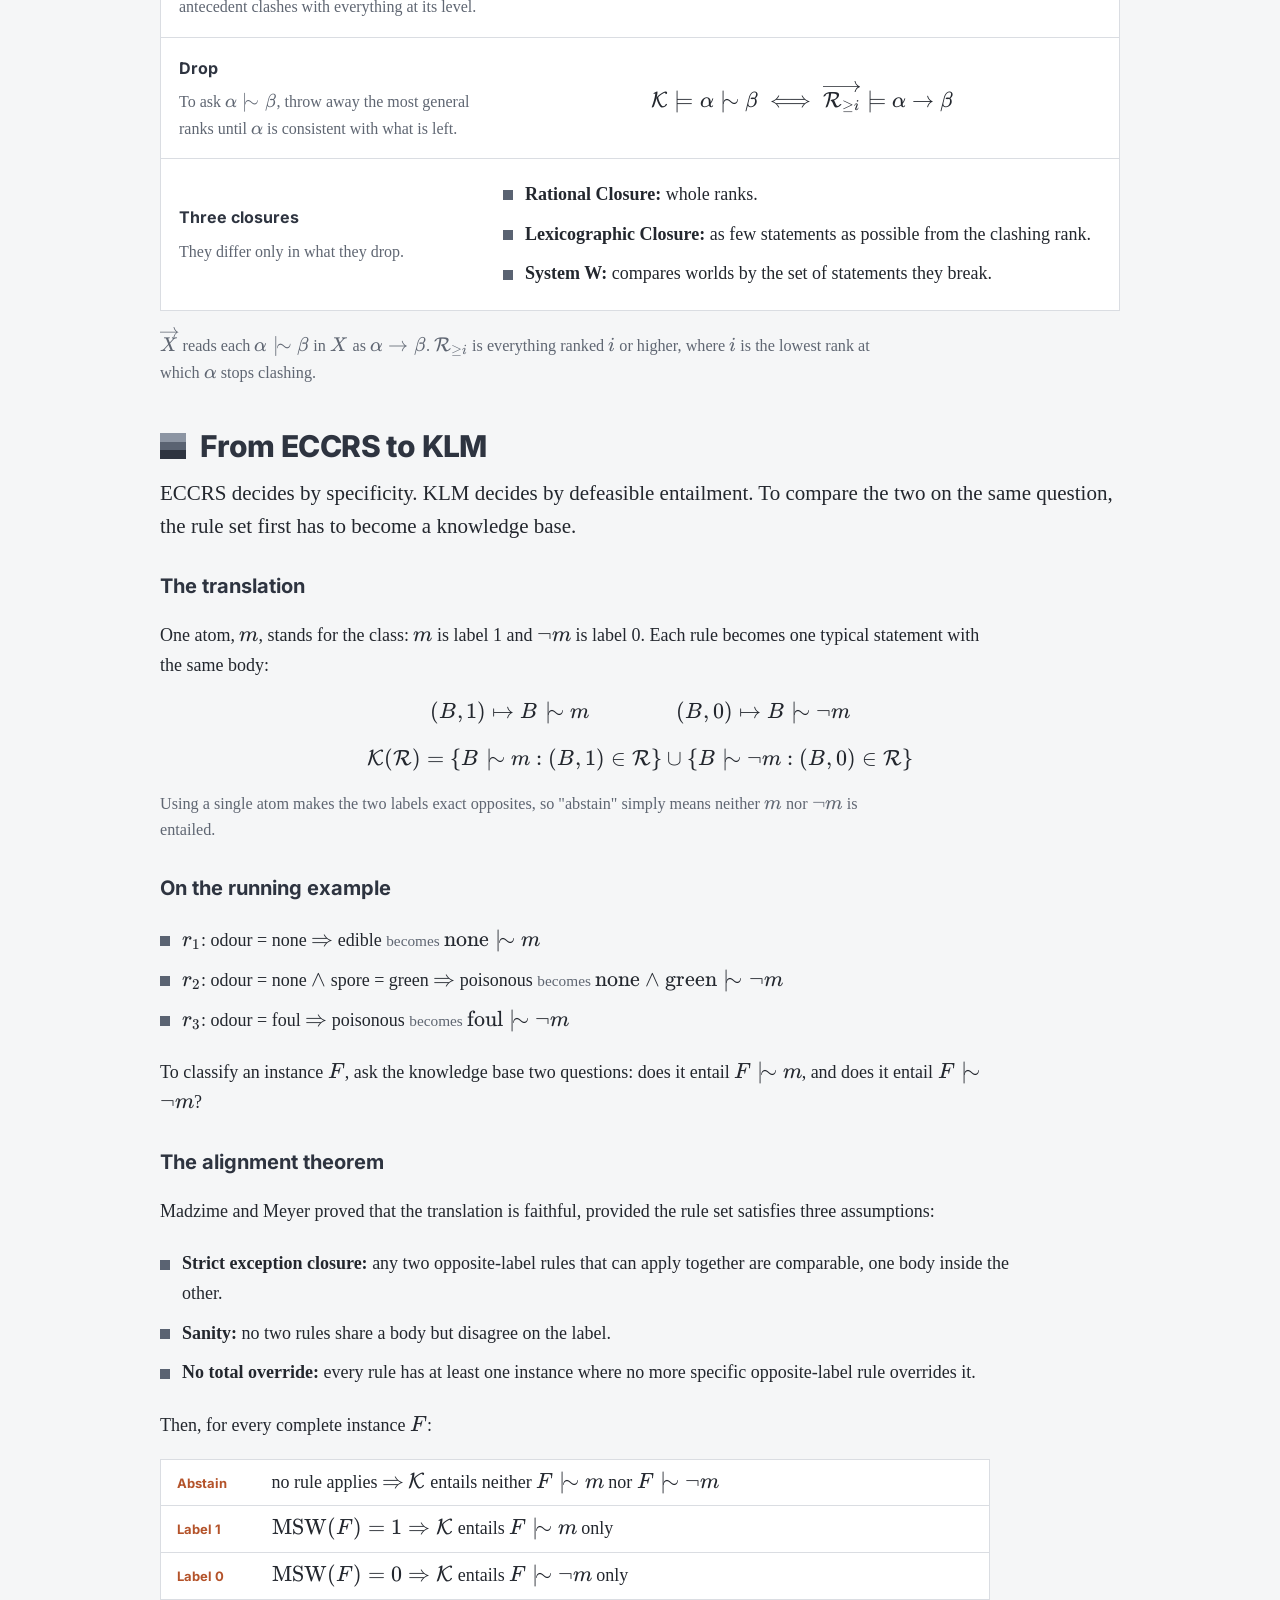
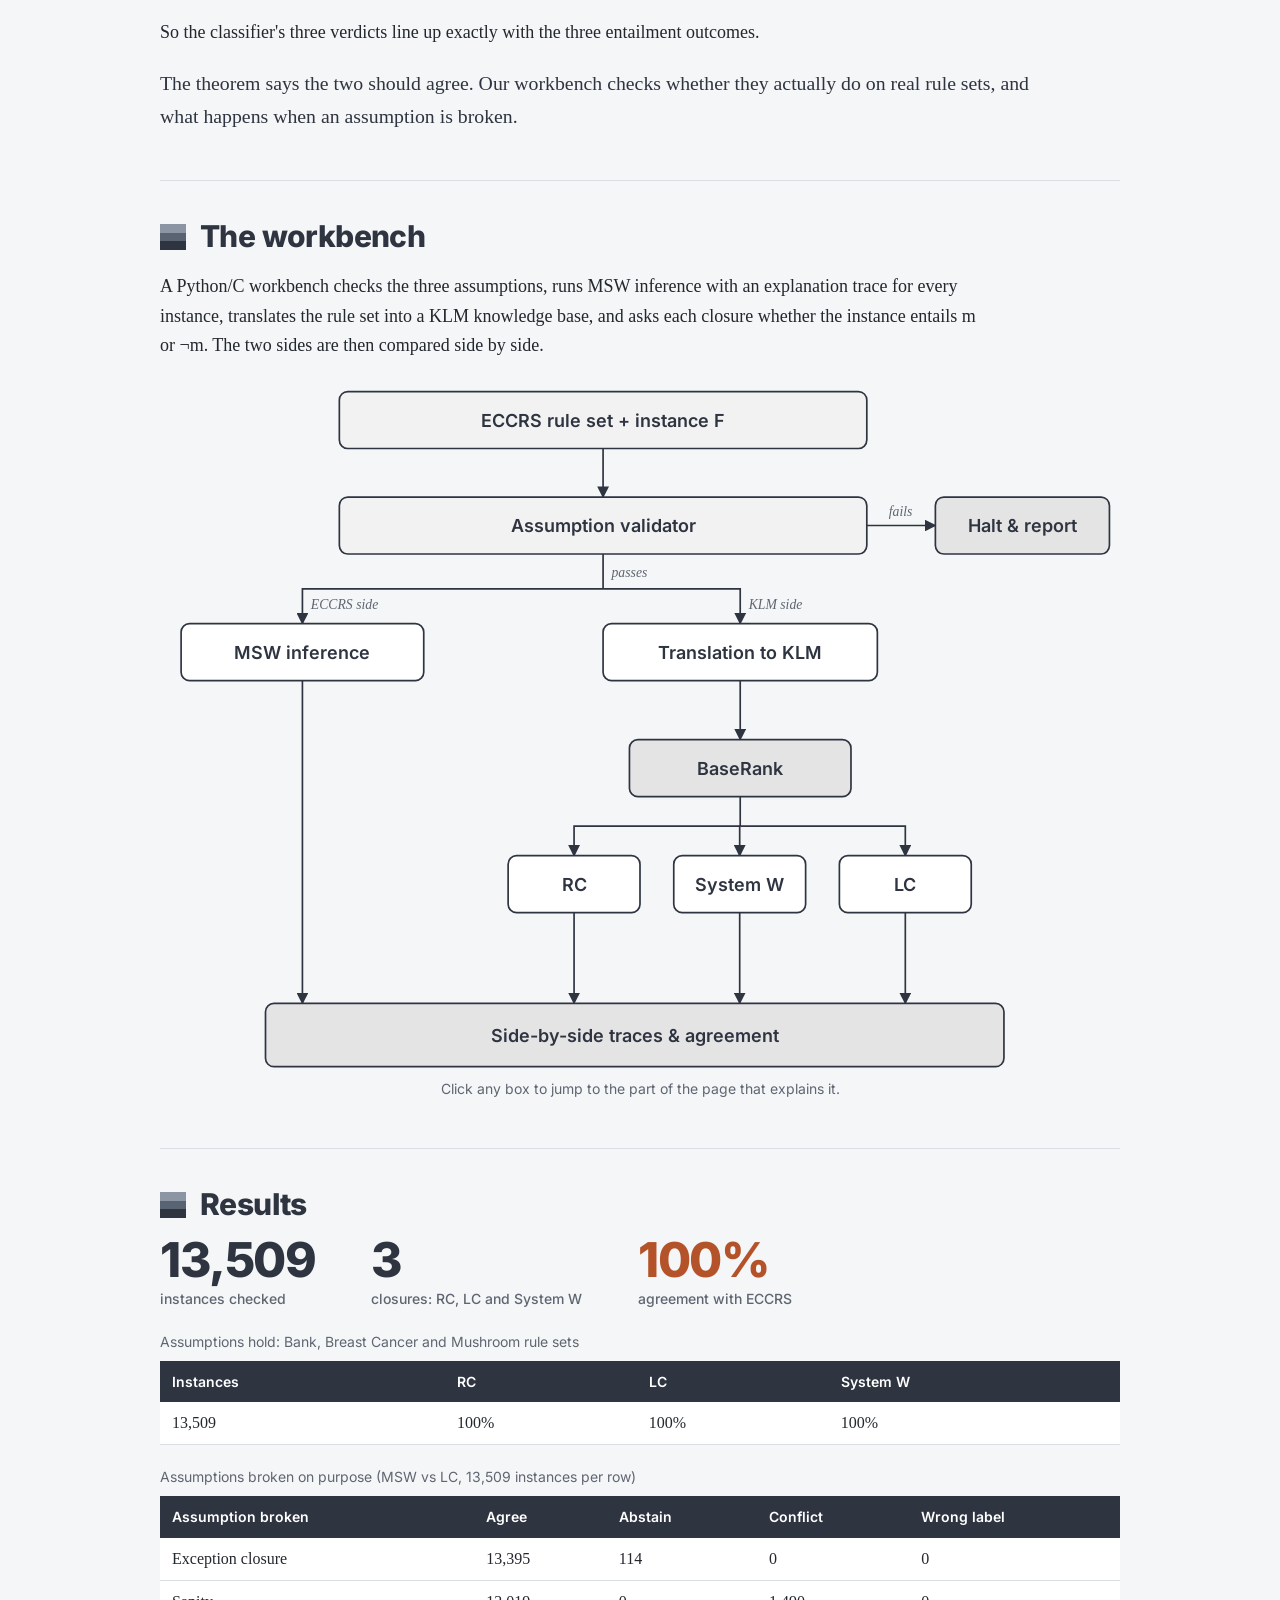
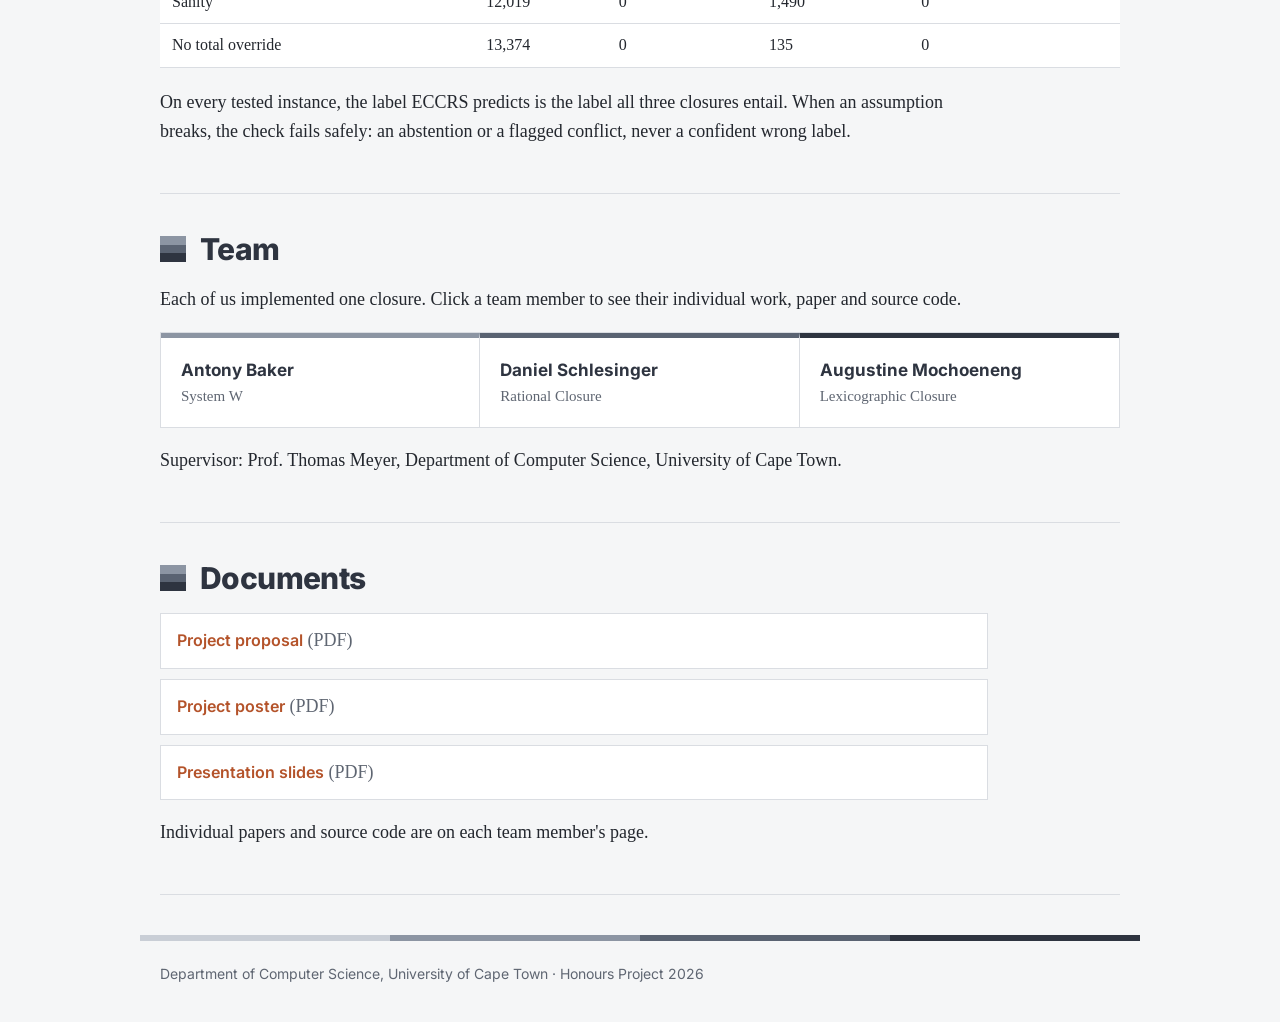
==== commit e89e4d69: "added files" ====
--- a/index.html
+++ b/index.html
@@ -79,7 +79,7 @@
     It does not, however establish that the resulting decision is semantically correct under a formal theory of reasoning with exceptions. 
     This motivates checking ECCRS against such a theory: the KLM framework, a standard formal account of defeasible reasoning, 
     where conclusions hold by default but may be withdrawn when more specific information applies, 
-    developed by Kraus, Lehmann and Magidor \cite{Kraus90}. The framework offers several concrete methods for
+    developed by Kraus, Lehmann and Magidor, <link> </link>. The framework offers several concrete methods for
     deciding what a set of default rules implies; we use the following ones: Rational Closure, Lexicographic Closure and System W.
     </p>
     <ul>
@@ -293,7 +293,7 @@
         <a href="#broken"><rect x="735" y="110" width="165" height="54" rx="8" fill="#E4E4E4"/><text x="817.5" y="137">Halt &amp; report</text></a>
         <a href="#msw"><rect x="20" y="230" width="230" height="54" rx="8" fill="#FFFFFF"/><text x="135" y="257">MSW inference</text></a>
         <a href="#translation"><rect x="420" y="230" width="260" height="54" rx="8" fill="#FFFFFF"/><text x="550" y="257">Translation to KLM</text></a>
-        <a href="#ranking"><rect x="445" y="340" width="210" height="54" rx="8" fill="#E4E4E4"/><text x="550" y="367">BaseRank</text></a>
+        <a href="daniel/index.html#ranking"><rect x="445" y="340" width="210" height="54" rx="8" fill="#E4E4E4"/><text x="550" y="367">BaseRank</text></a>
         <a href="daniel/index.html"><rect x="330" y="450" width="125" height="54" rx="8" fill="#FFFFFF"/><text x="392.5" y="477">RC</text></a>
         <a href="antony/index.html"><rect x="487" y="450" width="125" height="54" rx="8" fill="#FFFFFF"/><text x="549.5" y="477">System W</text></a>
         <a href="august/index.html"><rect x="644" y="450" width="125" height="54" rx="8" fill="#FFFFFF"/><text x="706.5" y="477">LC</text></a>
@@ -361,9 +361,9 @@
   <section id="documents">
     <h2>Documents</h2>
     <ul>
-      <li><a href="docs/proposal.pdf">Project proposal</a> (PDF)</li>
-      <li><a href="docs/poster.pdf">Project poster</a> (PDF)</li>
-      <li><a href="docs/presentation.pdf">Presentation slides</a> (PDF)</li>
+      <li><a href="docs/Project_Proposal.pdf">Project proposal</a> (PDF)</li>
+      <li><a href="docs/EDRS_final.pdf">Project poster</a> (PDF)</li>
+      <li><a href="docs/edrs-3.pdf">Presentation slides</a> (PDF)</li>
     </ul>
     <p>Individual papers and source code are on each team member's page.</p>
   </section>
